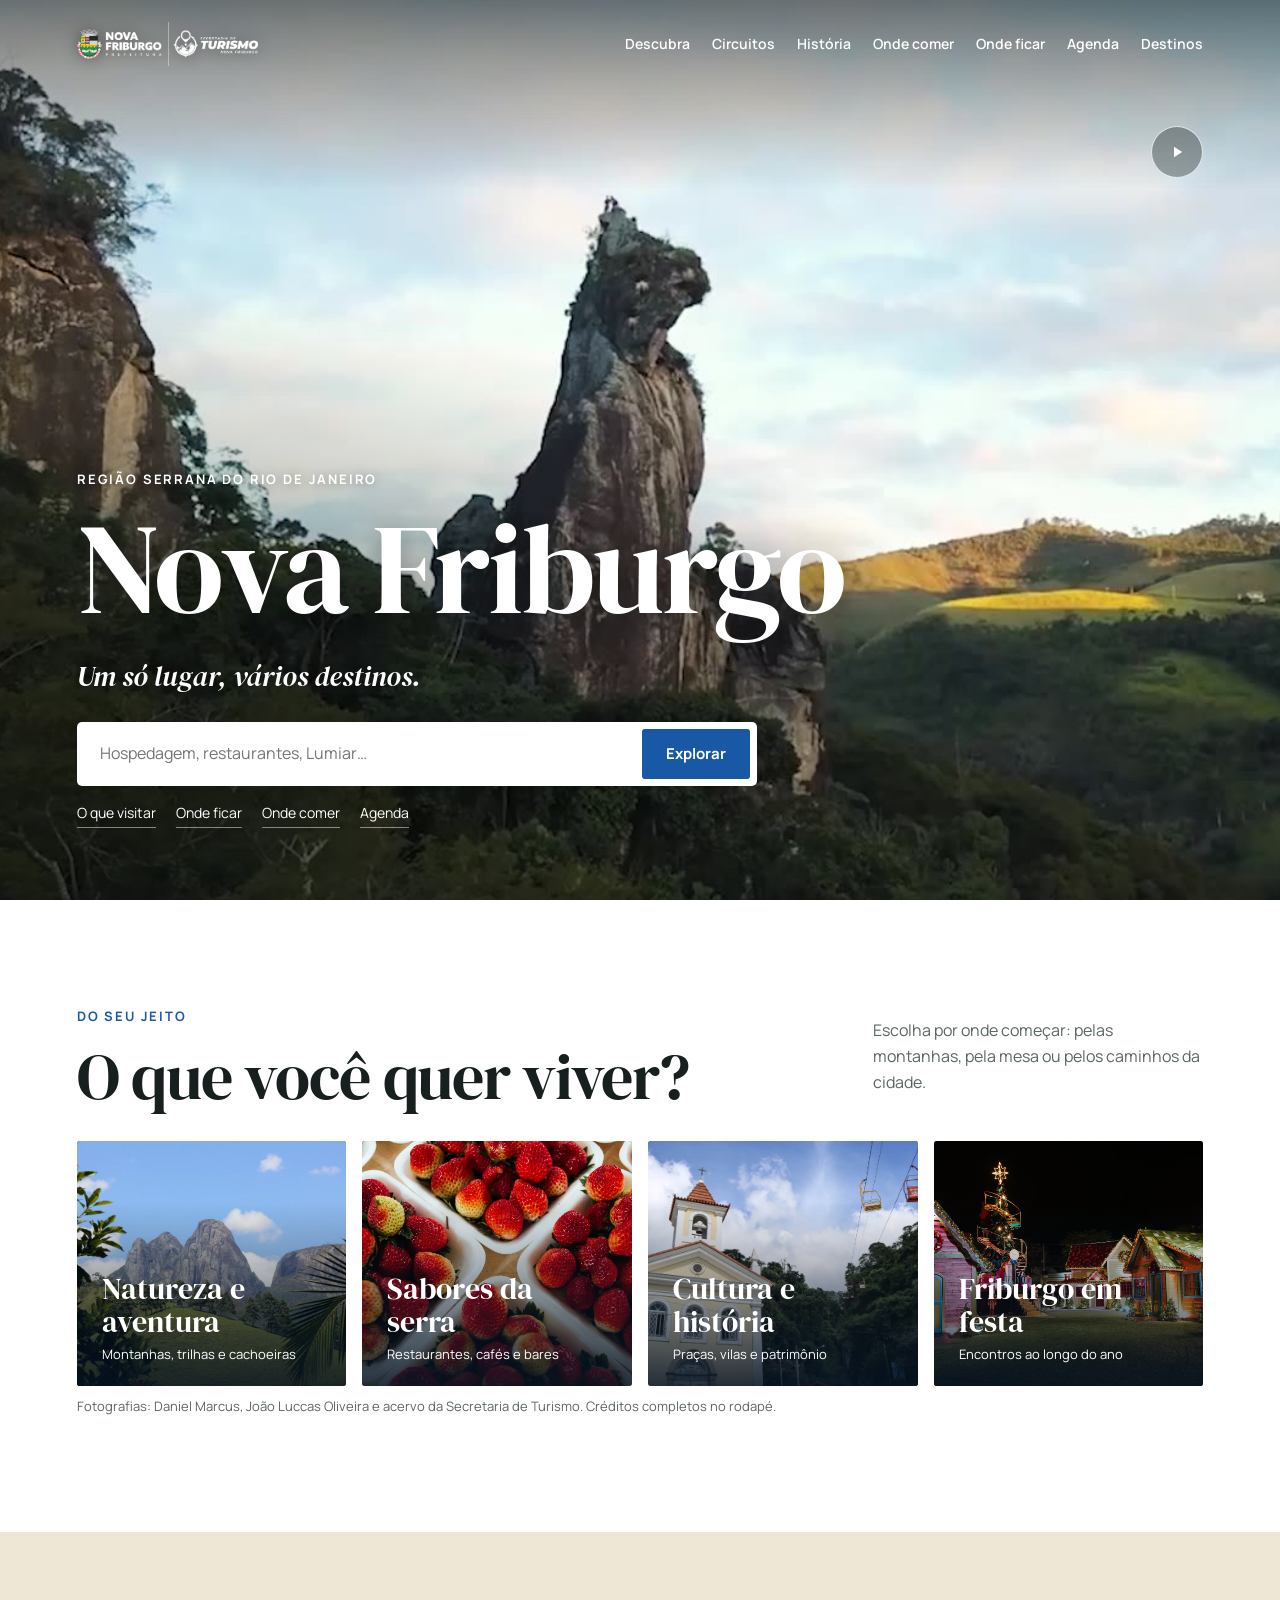
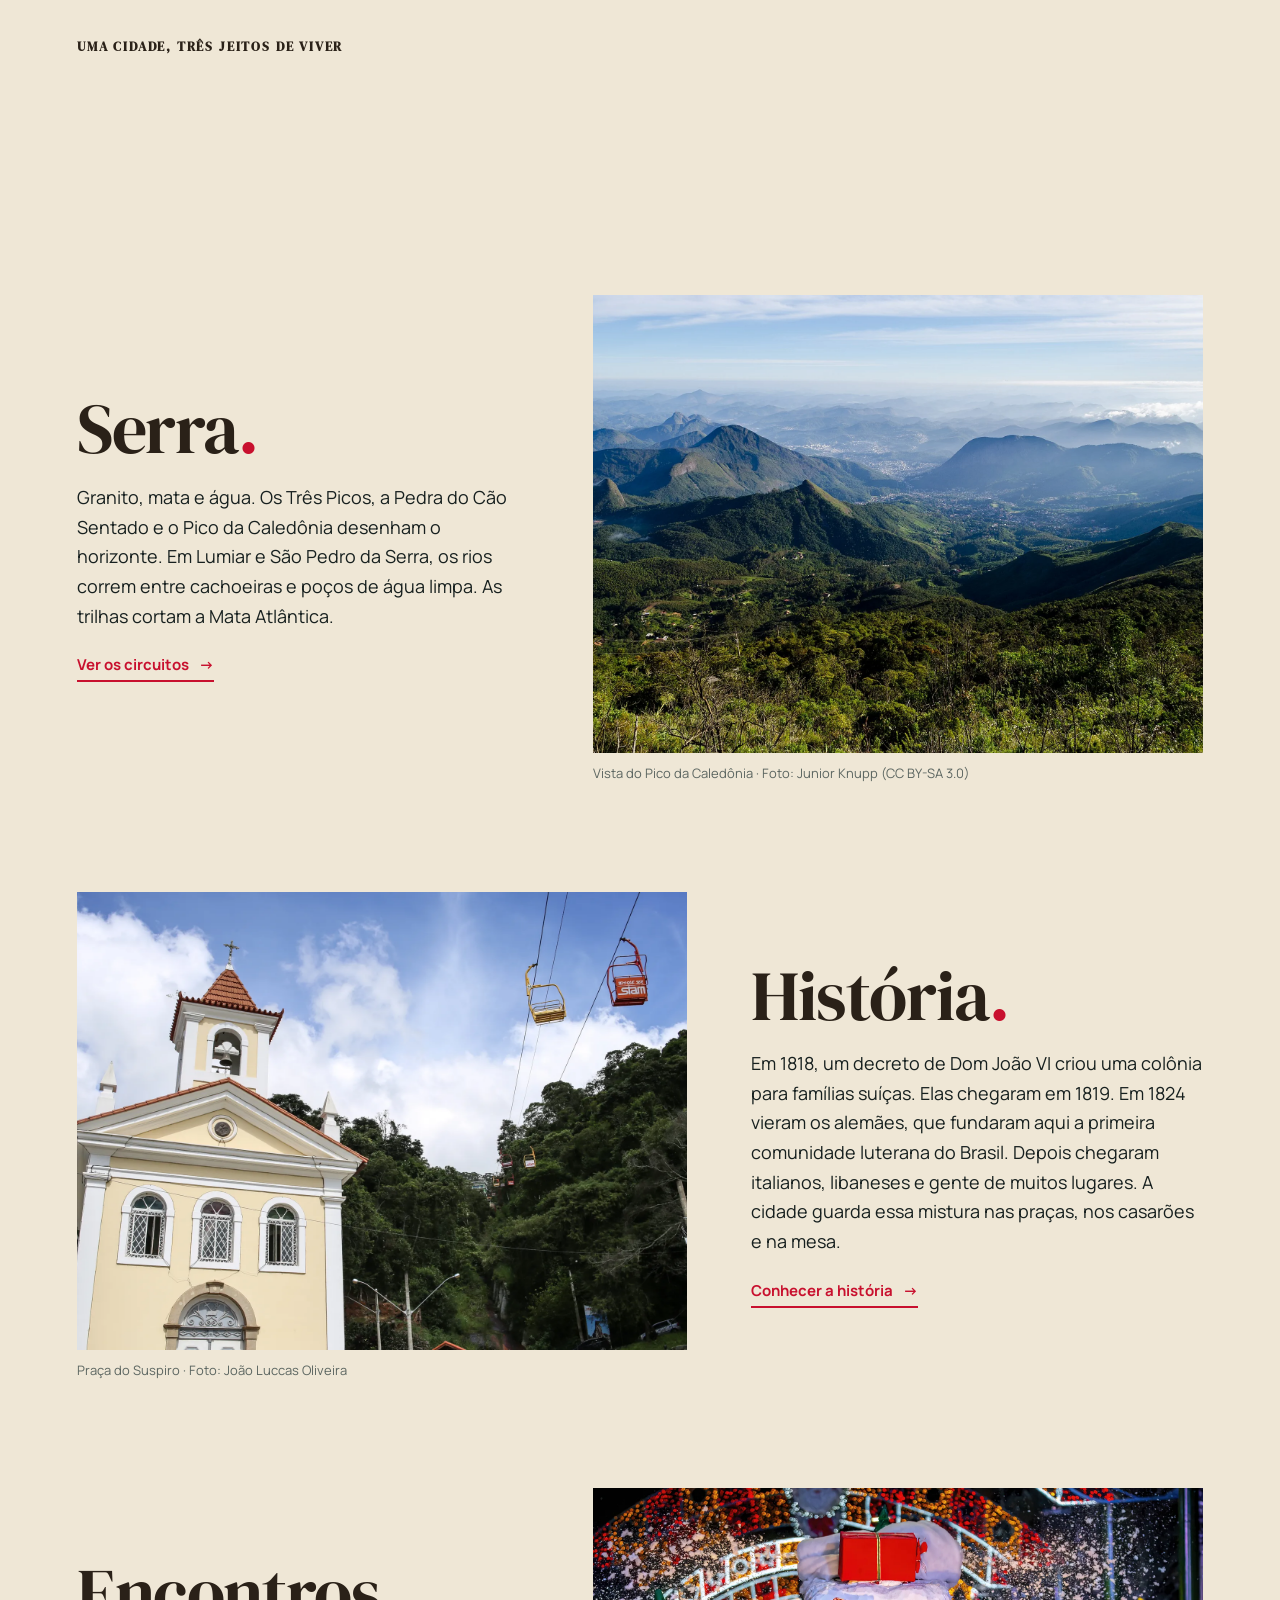
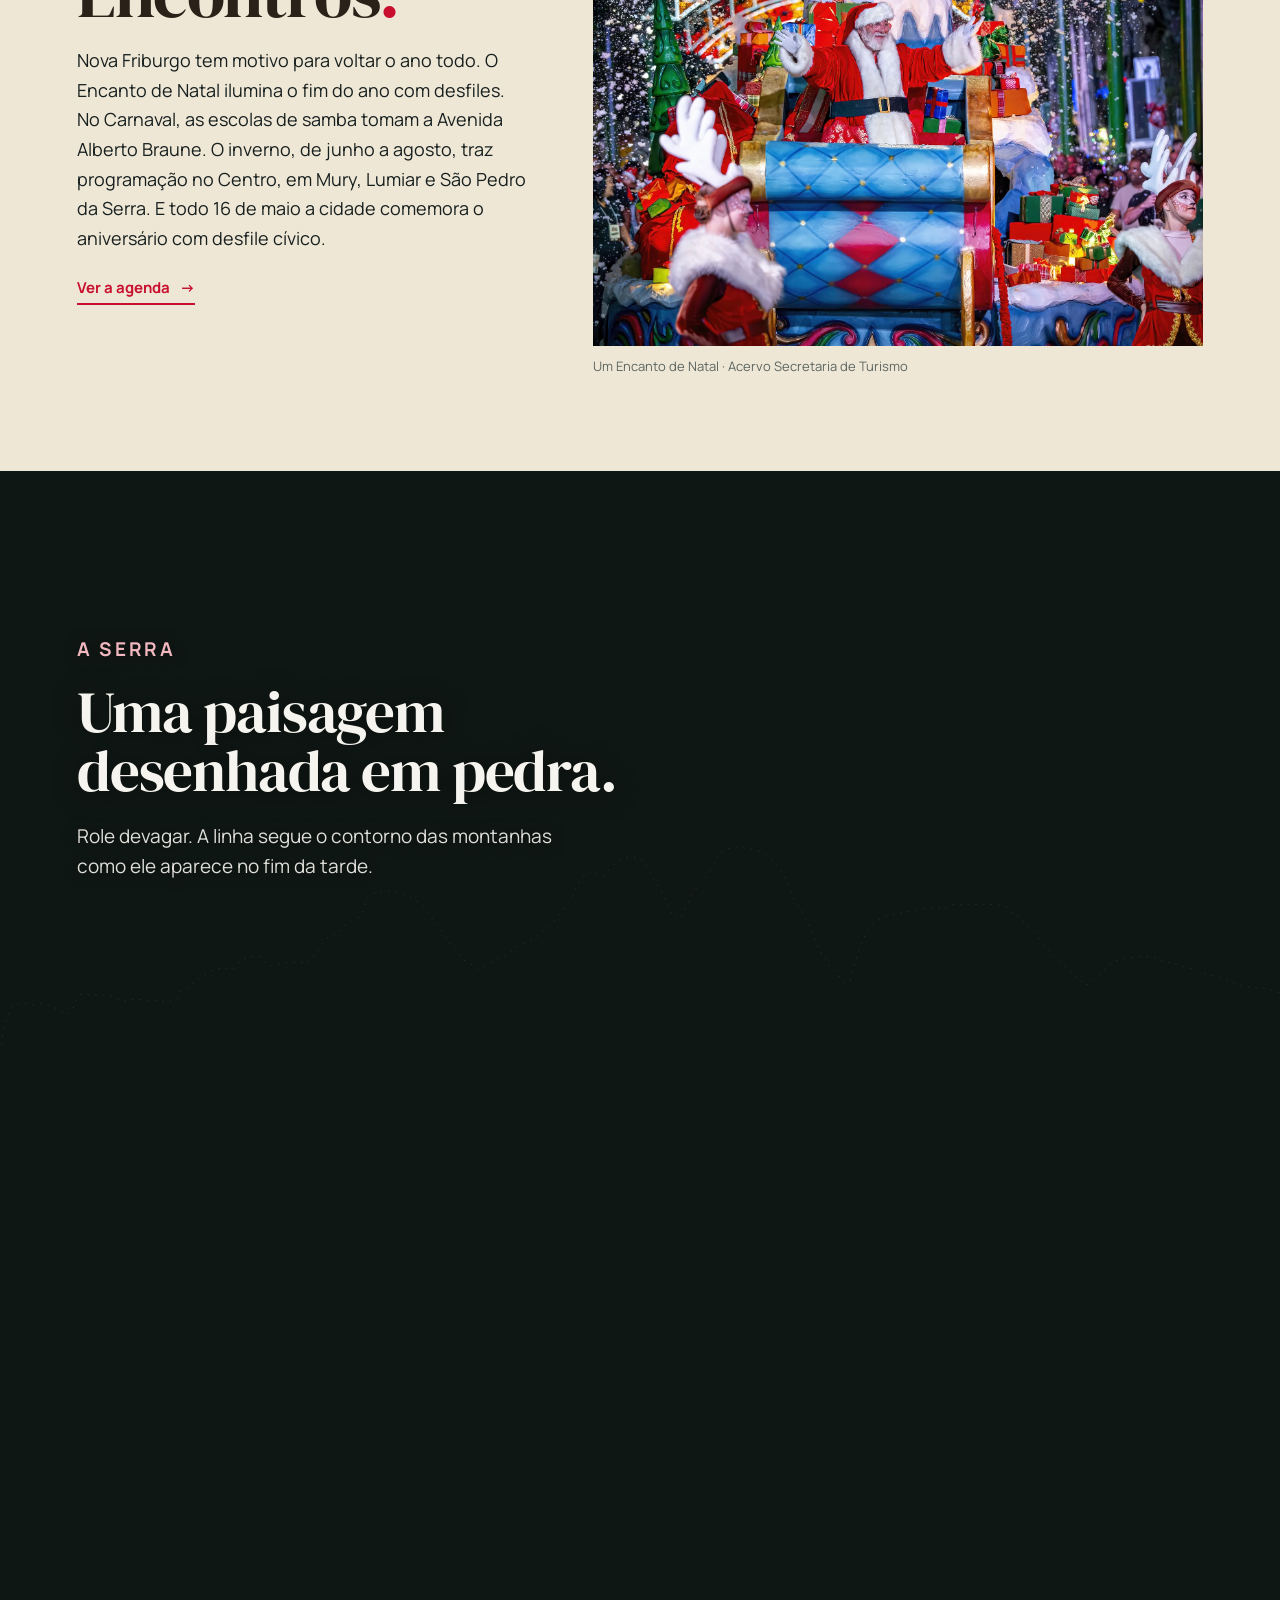
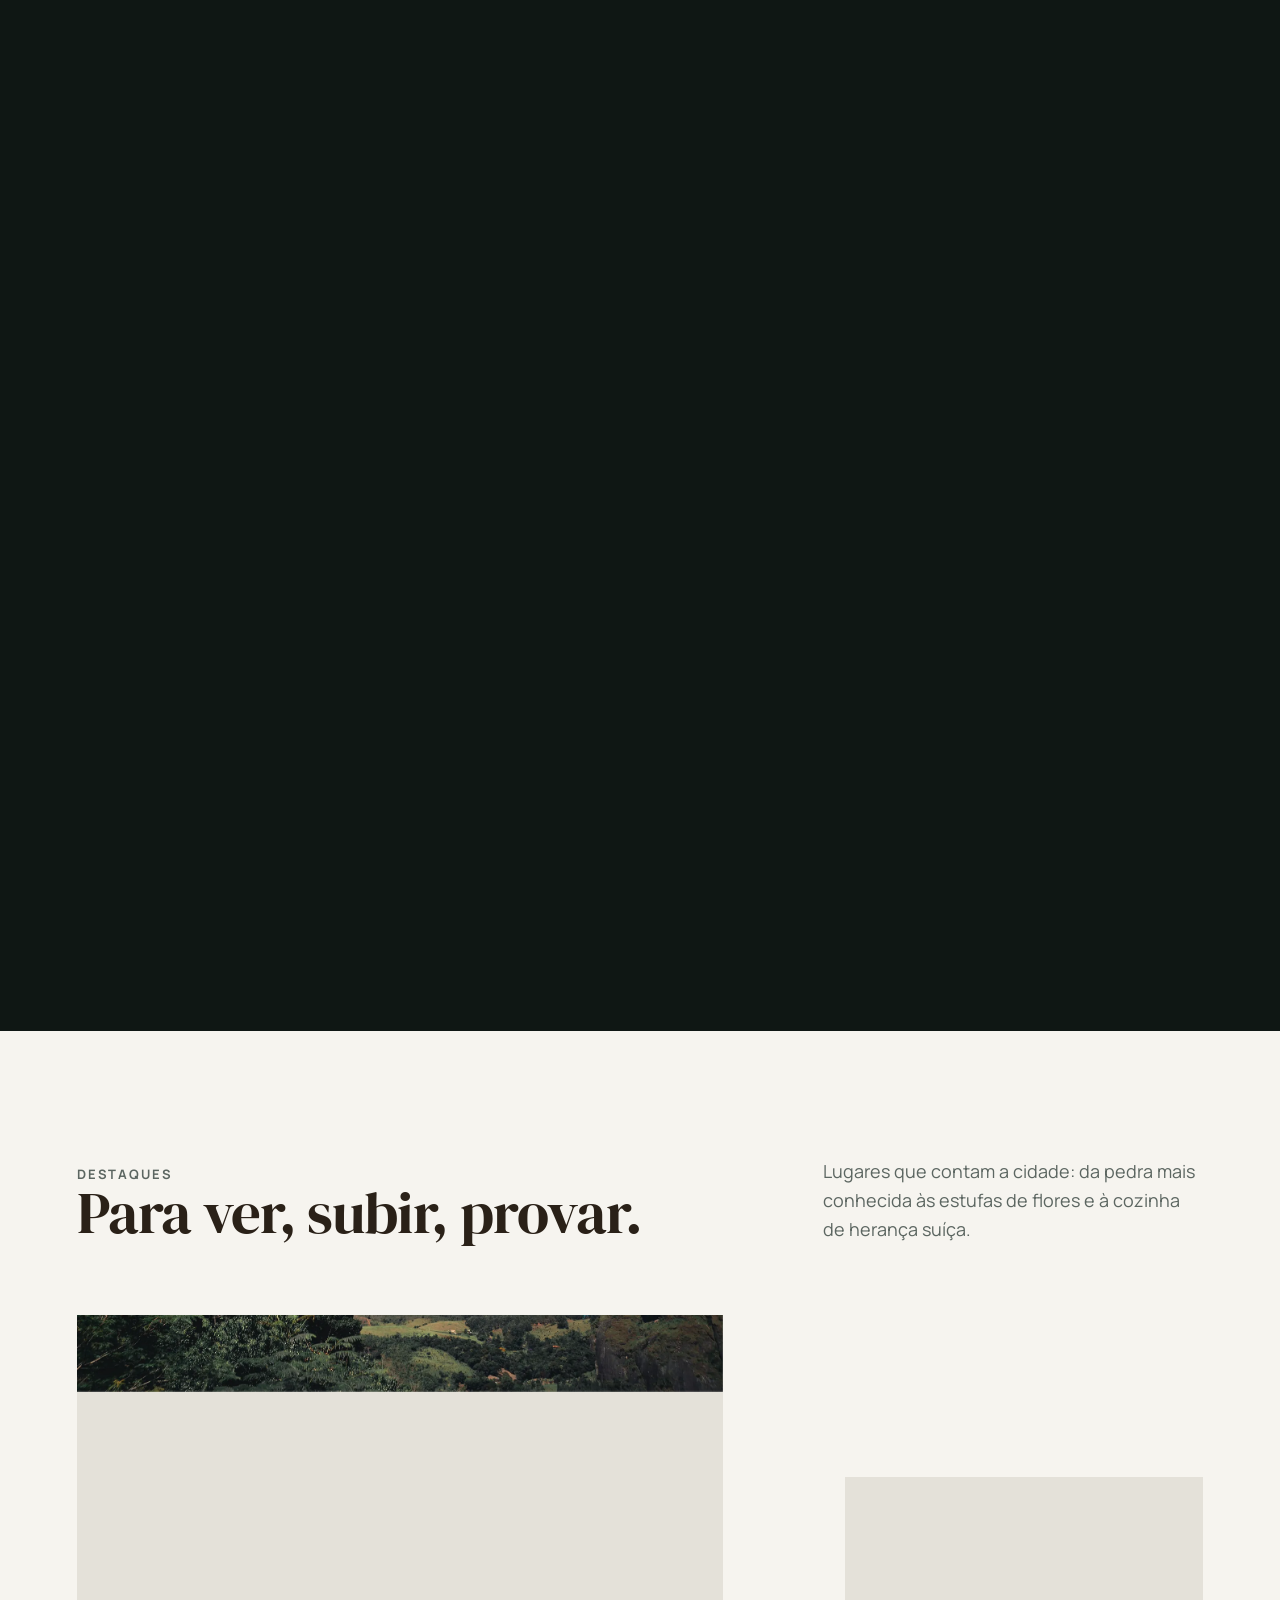
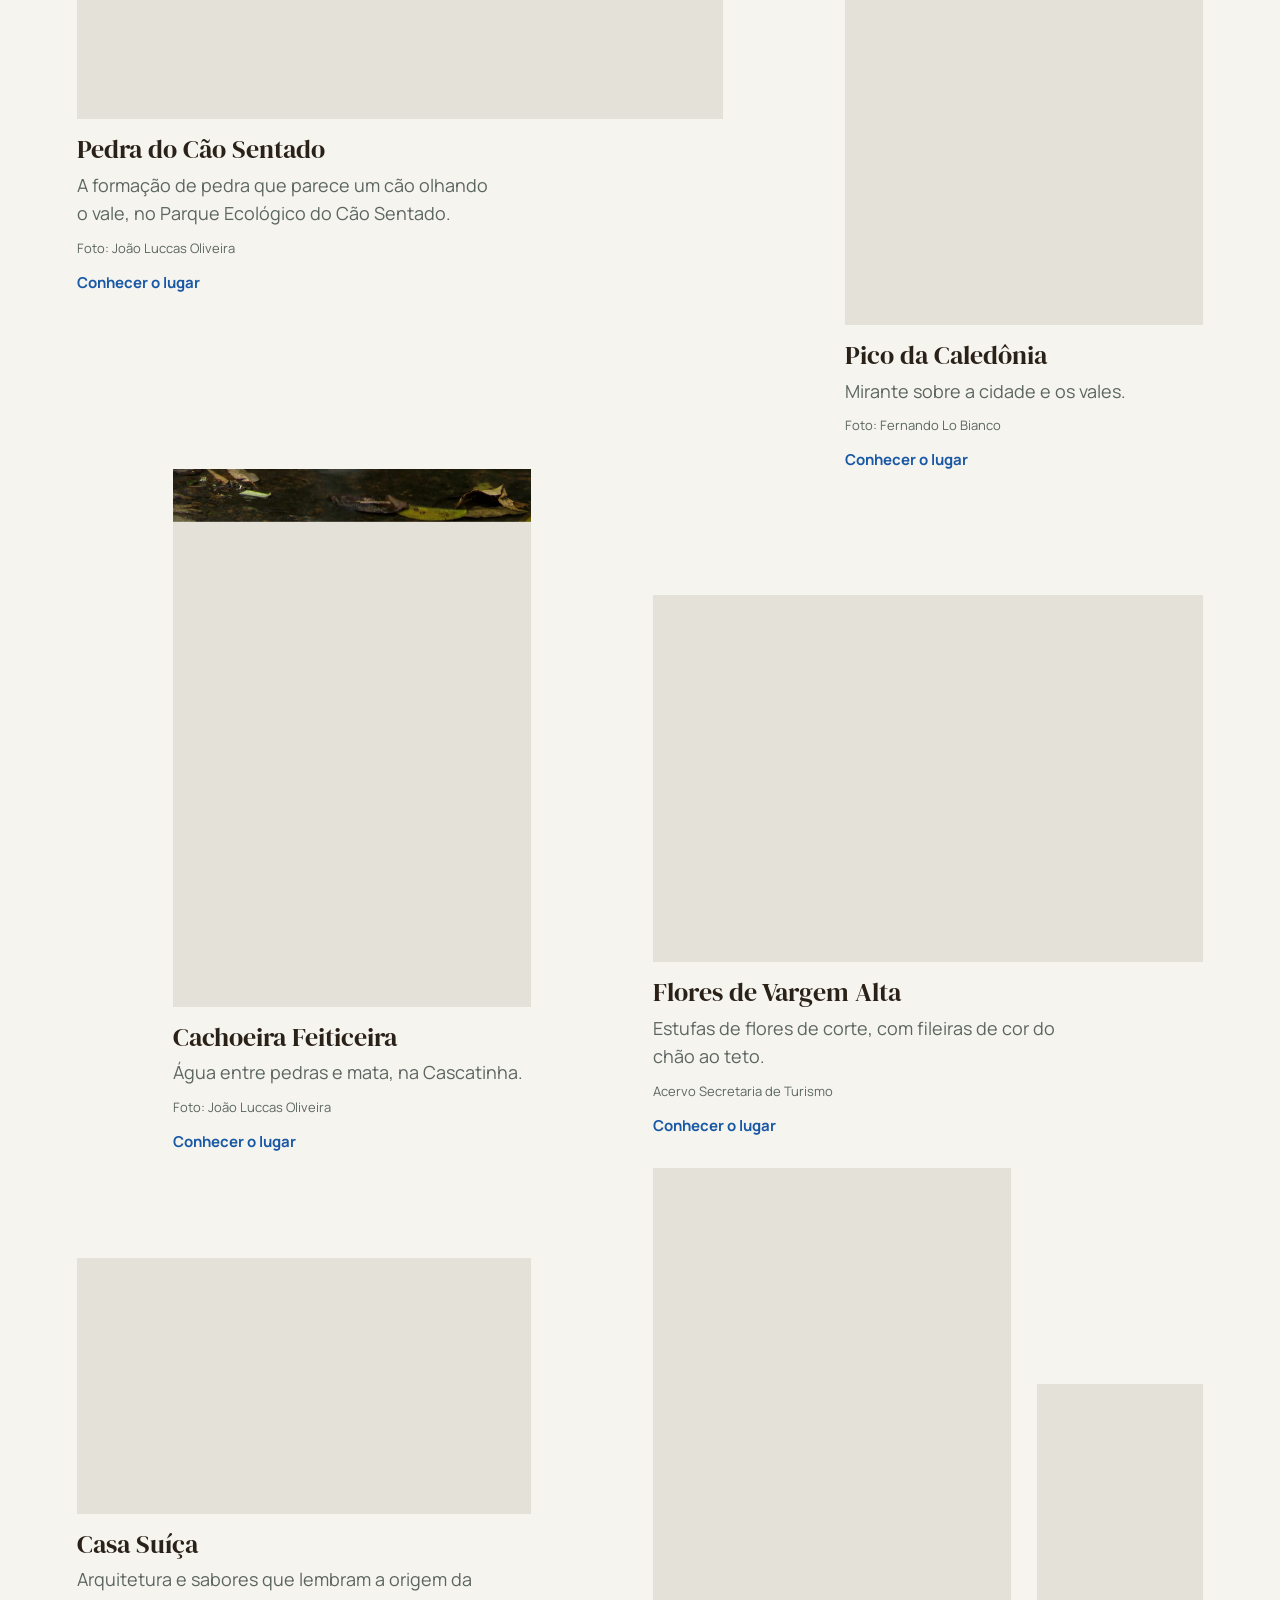
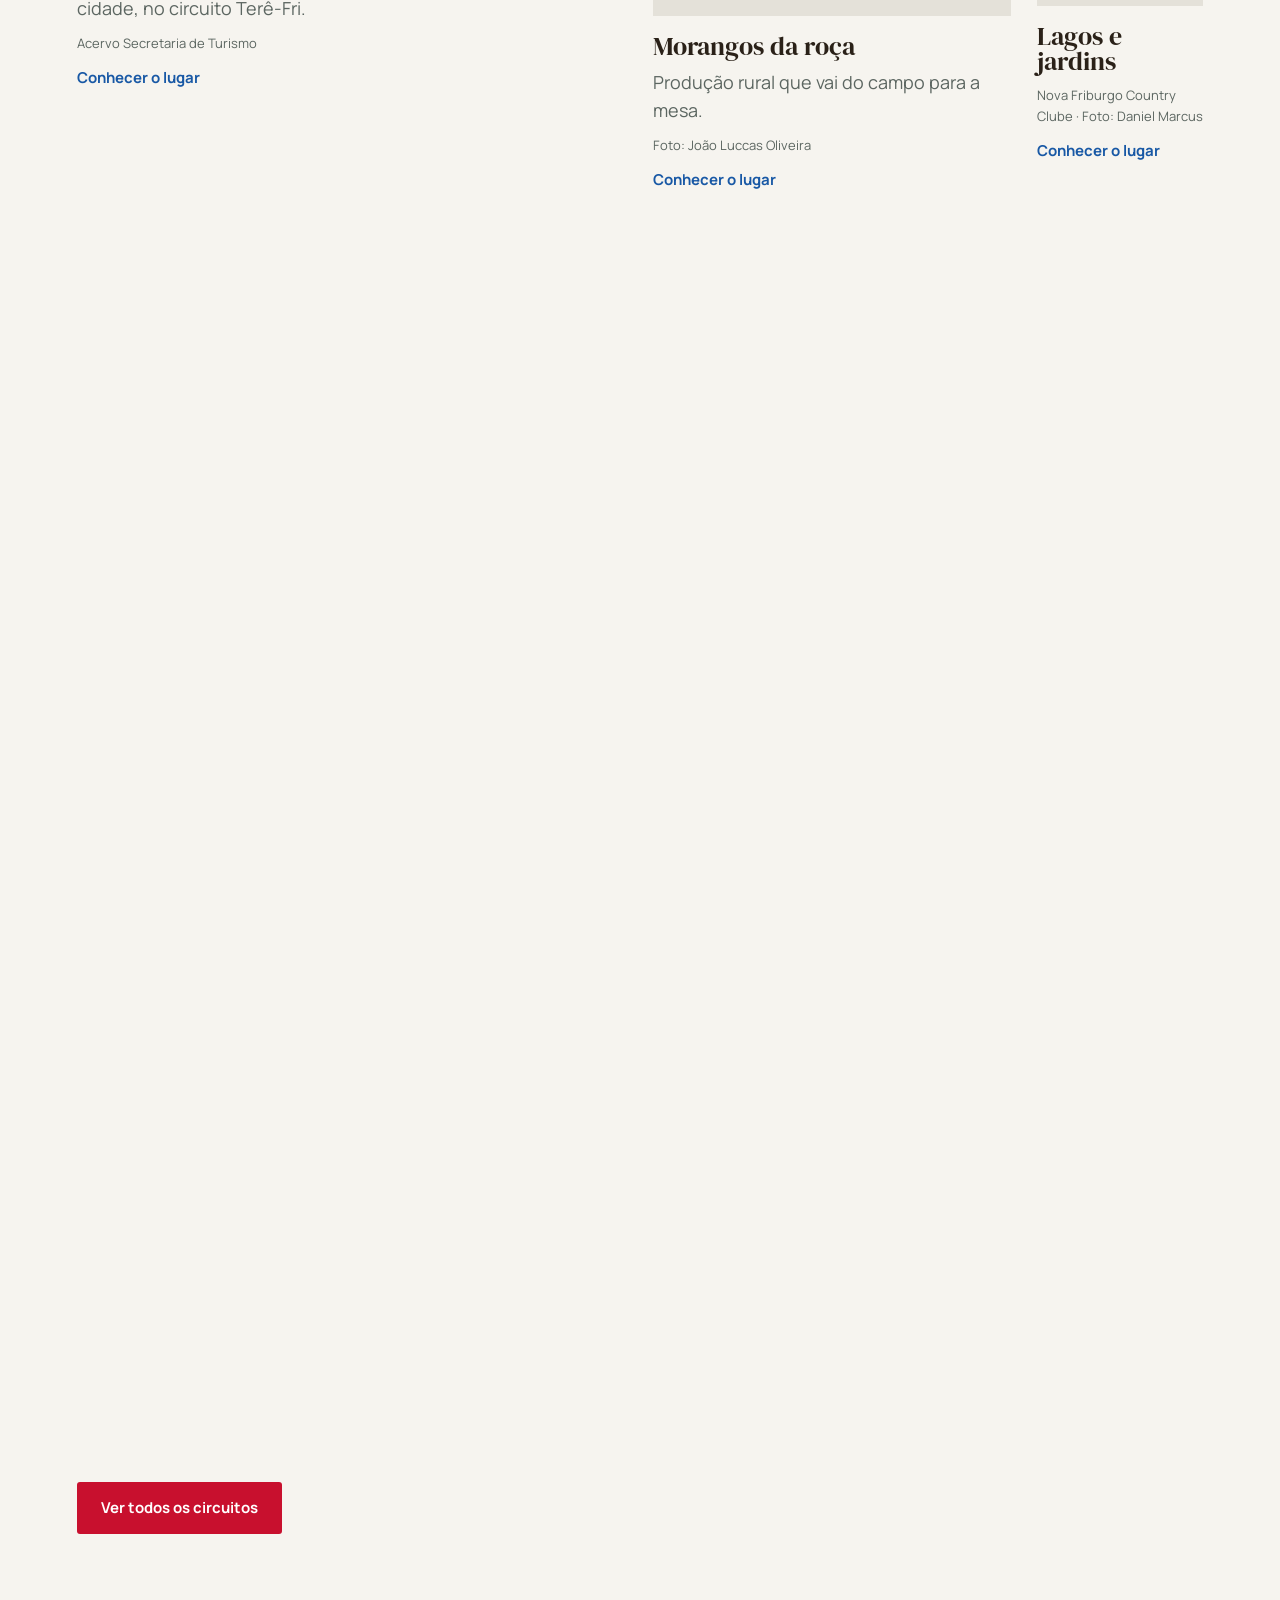
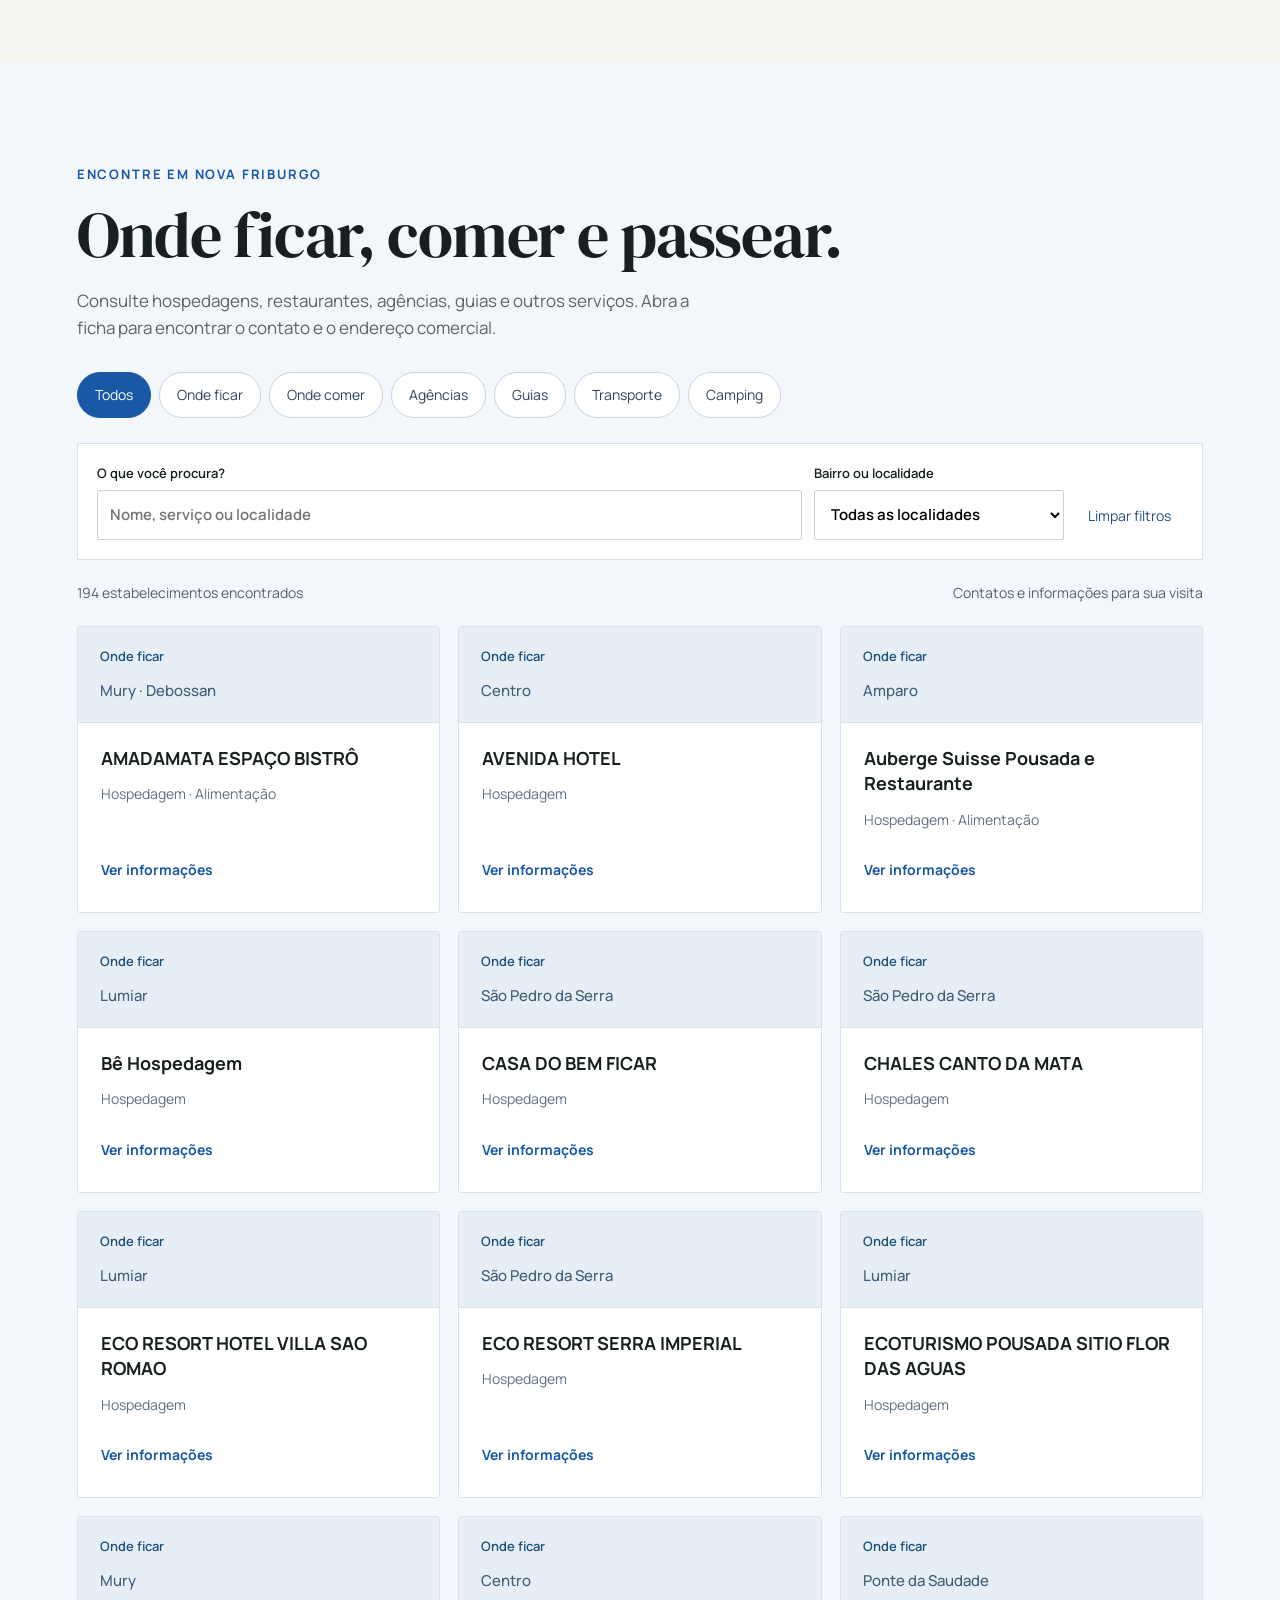
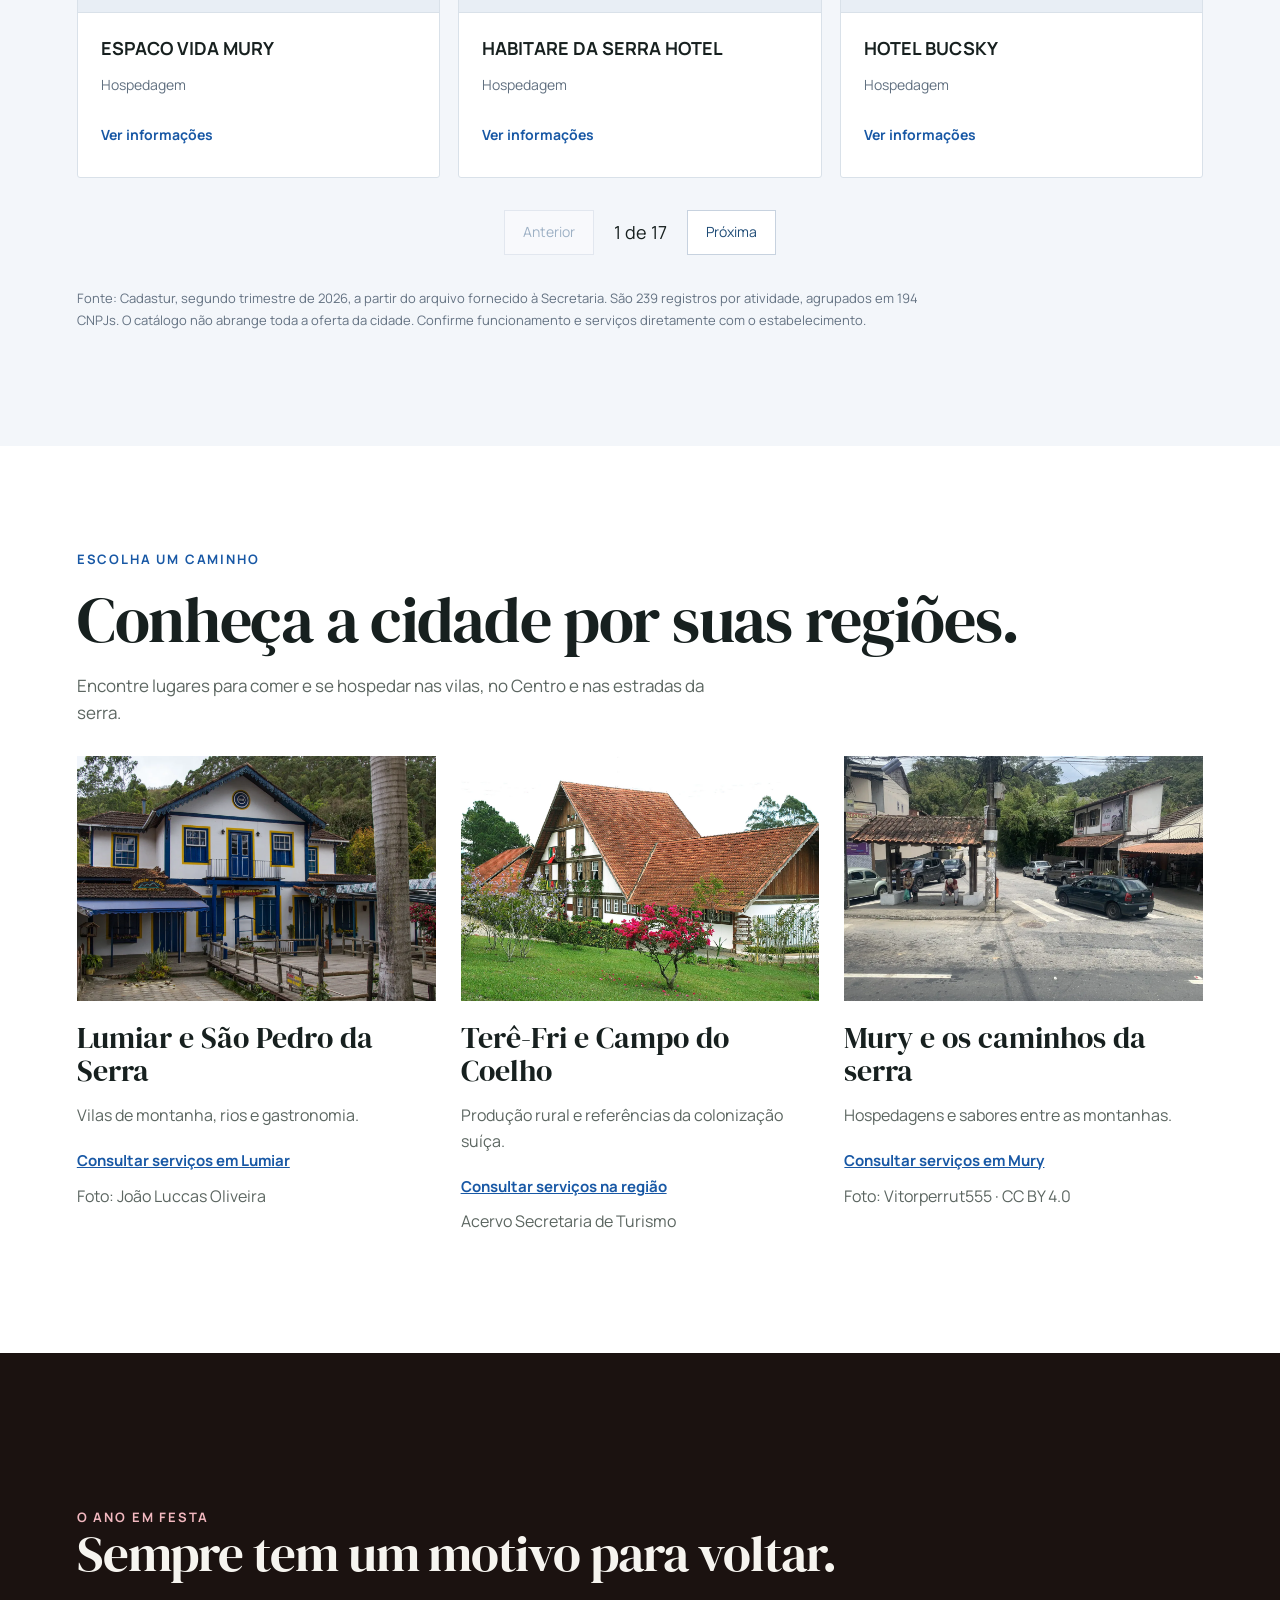
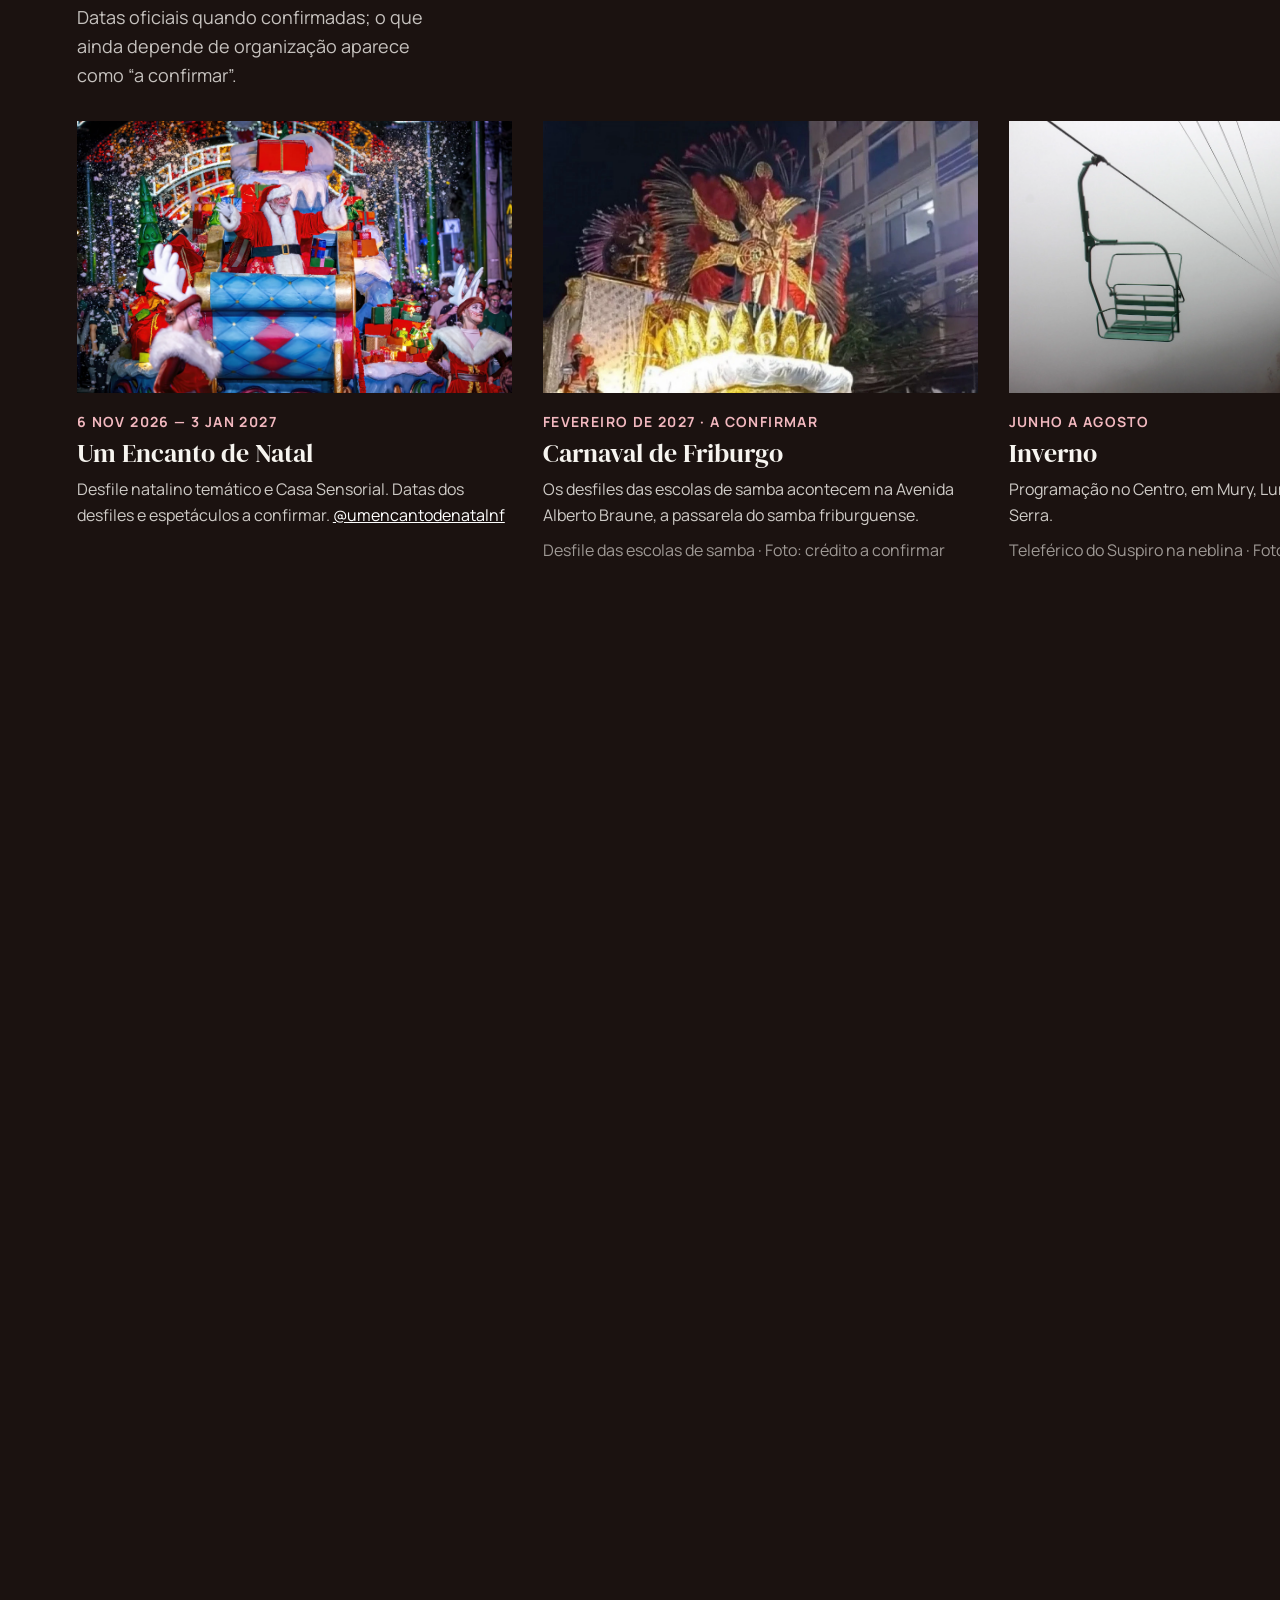
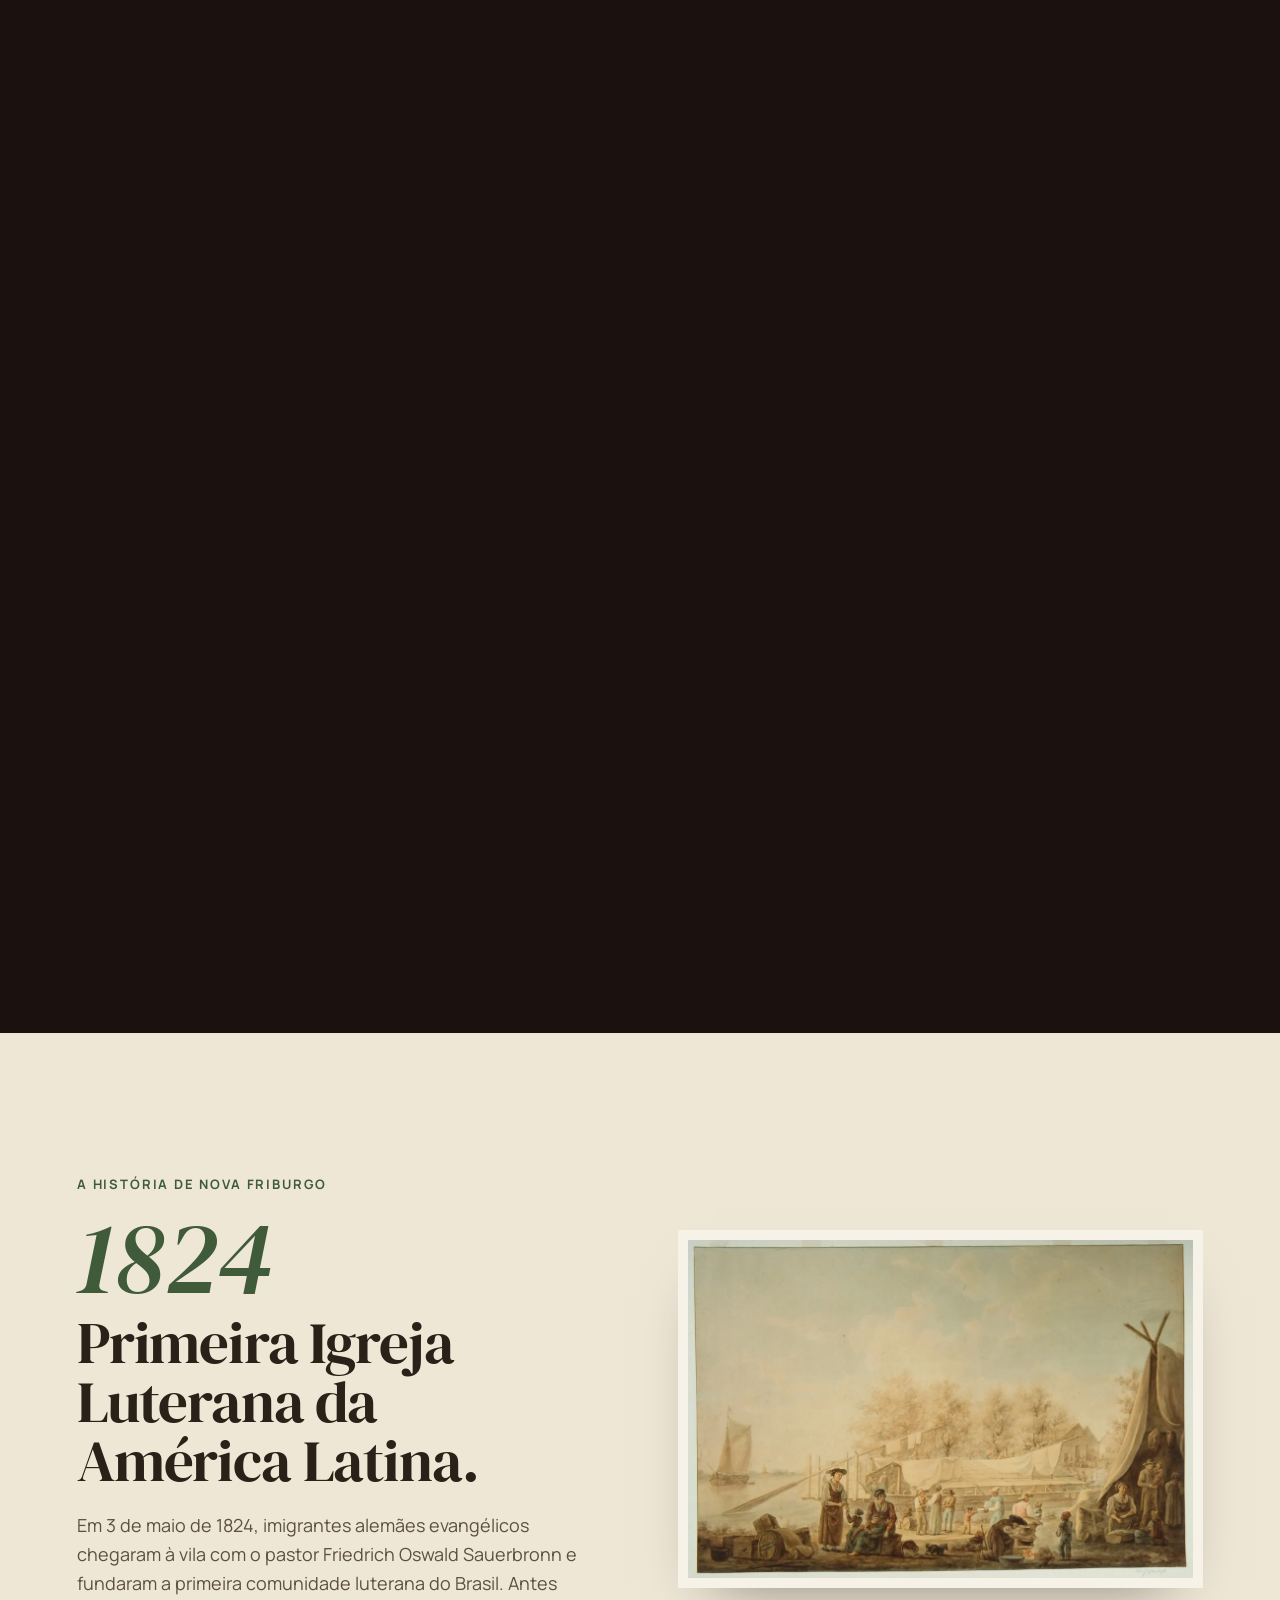
==== index.html @ cd726eb1 "Portal de turismo de Nova Friburgo: página inicial, circuitos e história" ====
<!doctype html>
<html lang="pt-BR">
<head>
<meta charset="utf-8">
<meta name="viewport" content="width=device-width, initial-scale=1">
<title>Nova Friburgo · Um só lugar, vários destinos</title>
<meta name="description" content="Serra, cidade e festa na Região Serrana do Rio de Janeiro. Conheça os destaques, os grandes eventos e os oito distritos de Nova Friburgo.">
<link rel="preconnect" href="https://fonts.googleapis.com">
<link rel="preconnect" href="https://fonts.gstatic.com" crossorigin>
<link href="https://fonts.googleapis.com/css2?family=DM+Serif+Display:ital@0;1&family=Manrope:wght@400;500;600;700&display=swap" rel="stylesheet">
<link rel="stylesheet" href="sites-incriveis.css">
<style>
:root{
  --neve:#F6F4EF; --papel:#FFFFFF; --tinta:#17201F; --suave:#5C6661; --noite:#0F1714;
  --vermelho:#C8102E; --vermelho-escuro:#9E0B23;
  --display:'DM Serif Display', Georgia, serif; --texto:'Manrope', system-ui, sans-serif;
  --borda:min(6vw, 88px);
}
*{box-sizing:border-box}
html{scroll-behavior:smooth}
body{margin:0;background:var(--neve);color:var(--tinta);font-family:var(--texto);font-size:18px;line-height:1.6;-webkit-font-smoothing:antialiased}
img{display:block;max-width:100%;height:auto}
a{color:inherit}
h1,h2,h3{font-family:var(--display);font-weight:400;margin:0;line-height:1}
.rotulo{font-size:13px;font-weight:700;letter-spacing:.14em;text-transform:uppercase}
.credito{font-size:13px;color:var(--suave);margin-top:10px}
.pular{position:absolute;left:-999px;top:12px;z-index:100;background:var(--papel);padding:10px 16px}
.pular:focus{left:12px}
:focus-visible{outline:3px solid var(--vermelho);outline-offset:3px}

/* ---------- cabeçalho ---------- */
.topo{position:fixed;inset:0 0 auto 0;z-index:50;display:flex;align-items:center;justify-content:space-between;gap:24px;padding:22px var(--borda);color:#fff;transition:background .4s ease,padding .4s ease,color .4s ease,box-shadow .4s ease}
.topo .logo{height:44px;width:auto;transition:height .4s ease}
.topo .logo-escuro{display:none}
.topo .logo-claro{filter:drop-shadow(0 1px 8px rgba(0,0,0,.35))}
.topo nav{display:flex;gap:28px;font-size:15px;font-weight:600}
.topo nav a{text-decoration:none;padding:10px 0}
.topo nav a:hover{text-decoration:underline;text-underline-offset:6px}
.topo.compacto{background:rgba(255,255,255,.96);color:var(--tinta);padding:12px var(--borda);box-shadow:0 1px 0 rgba(23,32,31,.08)}
.topo.compacto .logo{height:36px}
.topo.compacto .logo-claro{display:none}
.topo.compacto .logo-escuro{display:block}

/* ---------- 1. abertura ---------- */
.abertura{position:relative;height:100vh;height:100svh;min-height:600px;overflow:hidden;color:#fff;background:#2a2622}
.abertura video,.abertura .poster{position:absolute;inset:0;width:100%;height:100%;object-fit:cover}
.abertura::after{content:"";position:absolute;left:0;bottom:0;width:min(1100px,100%);height:70%;background:radial-gradient(ellipse at 0% 100%,rgba(10,14,12,.62) 0%,rgba(10,14,12,.25) 45%,rgba(10,14,12,0) 70%);pointer-events:none}
.abertura-texto{position:absolute;left:var(--borda);right:var(--borda);bottom:clamp(40px,9vh,96px);z-index:2;max-width:1100px}
.abertura .rotulo{text-shadow:0 1px 12px rgba(0,0,0,.45)}
.abertura h1{font-size:clamp(48px,8vw,120px);letter-spacing:-.02em;margin:14px 0 18px;text-shadow:0 2px 30px rgba(0,0,0,.35)}
.abertura .sub{font-family:var(--display);font-style:italic;font-size:clamp(20px,2.2vw,30px);line-height:1.2;text-shadow:0 1px 16px rgba(0,0,0,.5)}
.pausar{position:absolute;right:var(--borda);top:clamp(96px,14vh,130px);z-index:3;width:52px;height:52px;border-radius:50%;border:1.5px solid rgba(255,255,255,.75);background:rgba(15,23,20,.35);color:#fff;display:grid;place-items:center;cursor:pointer}
.pausar:hover{background:rgba(15,23,20,.6)}
.pausar svg{width:18px;height:18px}

/* ---------- 2. promessa ---------- */
.promessa{padding:clamp(80px,12vh,140px) var(--borda) 40px}
.promessa-intro{max-width:620px;font-size:20px;color:var(--suave);margin-bottom:clamp(40px,8vh,96px)}
.ato{min-height:64vh;display:grid;grid-template-columns:minmax(0,1fr) minmax(0,1.35fr);align-items:center;gap:clamp(24px,5vw,80px);padding:6vh 0}
.ato:nth-child(even){grid-template-columns:minmax(0,1.35fr) minmax(0,1fr)}
.ato:nth-child(even) .ato-texto{order:2}
.ato-palavra{font-family:var(--display);font-size:clamp(40px,5.5vw,84px);line-height:.9;letter-spacing:-.02em;margin:0}
.ato-palavra em{color:var(--vermelho);font-style:normal}
.ato figure{margin:0}
.ato img{width:100%;aspect-ratio:4/3;object-fit:cover}
.ato-texto>p:not(.ato-palavra){max-width:46ch;margin:22px 0 0;font-size:18px;line-height:1.65;color:var(--tinta)}
.ato-link{display:inline-flex;align-items:center;gap:10px;margin-top:22px;font-size:15px;font-weight:700;color:var(--vermelho);text-decoration:none;border-bottom:2px solid currentColor;padding-bottom:3px}
.ato-link::after{content:"\2192";transition:transform .3s}
.ato-link:hover::after{transform:translateX(4px)}

/* ---------- 3. pico: desenhar a serra ---------- */
.serra{color:#F6F4EF;background:var(--noite)}
.serra .fx-palco{display:block}
.serra svg.desenho{position:absolute;inset:0;width:100%;height:100%}
.serra .foto-serra{opacity:0}
.serra .traco{fill:none;stroke:var(--vermelho);stroke-width:3.2;stroke-linecap:round;stroke-linejoin:round;filter:drop-shadow(0 0 1px rgba(200,16,46,.5))}
.serra .traco-guia{fill:none;stroke:rgba(246,244,239,.10);stroke-width:1.2;stroke-dasharray:2 8}
.serra-texto{position:absolute;left:var(--borda);top:clamp(96px,16vh,170px);max-width:640px;z-index:2}
.serra-texto h2{font-size:clamp(36px,4.6vw,68px);letter-spacing:-.02em;margin:16px 0 20px;text-shadow:0 2px 24px rgba(0,0,0,.55)}
.serra-texto p{font-size:19px;max-width:480px;color:rgba(246,244,239,.9);text-shadow:0 1px 14px rgba(0,0,0,.7)}
.serra-final{position:absolute;right:var(--borda);bottom:clamp(40px,8vh,90px);z-index:2;max-width:420px;text-align:right}
.serra-final p{font-family:var(--display);font-size:clamp(20px,1.9vw,28px);line-height:1.15;margin:0;text-shadow:0 1px 18px rgba(0,0,0,.6)}
.serra-final .credito{color:rgba(246,244,239,.8);text-shadow:0 1px 10px rgba(0,0,0,.7)}
.serra .rotulo{color:#F2B8BF}

/* ---------- 4. destaques ---------- */
.destaques{background:var(--neve);padding:clamp(90px,14vh,160px) var(--borda)}
.destaques-cabeca{display:flex;justify-content:space-between;align-items:end;gap:40px;flex-wrap:wrap;margin-bottom:clamp(48px,8vh,96px)}
.destaques-cabeca h2{font-size:clamp(36px,4.6vw,68px);letter-spacing:-.02em;max-width:900px}
.destaques-cabeca p{max-width:380px;color:var(--suave);margin:0}
.mosaico{display:grid;grid-template-columns:repeat(12,minmax(0,1fr));gap:clamp(20px,3vw,48px) clamp(16px,2vw,32px);align-items:start}
.peca{margin:0}
.peca .moldura{overflow:hidden;background:#e4e1d9}
.peca img{width:100%;object-fit:cover;transform:scale(1.12)}
.peca h3{font-size:clamp(22px,2vw,30px);margin-top:18px}
.peca p{margin:8px 0 0;max-width:420px;color:var(--suave)}
.p1{grid-column:1/8}.p1 img{aspect-ratio:16/10}
.p2{grid-column:9/13;margin-top:18vh}.p2 img{aspect-ratio:4/5}
.p3{grid-column:2/6;margin-top:-6vh}.p3 img{aspect-ratio:2/3}
.p4{grid-column:7/13;margin-top:8vh}.p4 img{aspect-ratio:3/2}
.p5{grid-column:1/6;margin-top:6vh}.p5 img{aspect-ratio:16/9}
.p6{grid-column:7/11;margin-top:-4vh}.p6 img{aspect-ratio:4/5}
.p6b{grid-column:11/13;margin-top:20vh}.p6b img{aspect-ratio:3/4}

/* ---------- 5. eventos (trilho) ---------- */
.eventos{color:#F6F4EF;background:#1B1210}
.eventos .fx-palco{flex-direction:column;align-items:stretch;justify-content:center;gap:clamp(20px,3.5vh,40px);padding-top:64px}
.eventos-cabeca{padding:0 var(--borda);display:flex;justify-content:space-between;align-items:end;gap:24px;flex-wrap:wrap}
.eventos-cabeca h2{font-size:clamp(34px,4vw,60px);letter-spacing:-.02em}
.eventos-cabeca p{margin:0;max-width:360px;color:rgba(246,244,239,.78)}
.eventos [data-fx="trilho"]{gap:clamp(20px,2.4vw,36px);padding:0 var(--borda);width:100%}
.evento{flex:0 0 clamp(300px,34vw,520px);display:flex;flex-direction:column}
.evento .moldura{aspect-ratio:16/10;overflow:hidden;background:#2a1d1a}
.evento img{width:100%;height:100%;object-fit:cover}
.evento .data{font-size:14px;font-weight:700;letter-spacing:.1em;text-transform:uppercase;color:#F2B8BF;margin-top:18px}
.evento h3{font-size:clamp(22px,2vw,32px);margin-top:8px}
.evento p{margin:10px 0 0;color:rgba(246,244,239,.82);font-size:16px}
.evento .credito{color:rgba(246,244,239,.6)}
.evento a{color:#fff}
.cartaz{aspect-ratio:16/10;background:var(--vermelho);display:flex;align-items:flex-end;padding:28px;font-family:var(--display);font-size:clamp(40px,4.2vw,64px);line-height:.9;color:#fff}
.evento.ultimo{flex-basis:clamp(260px,24vw,360px);justify-content:center}

/* ---------- 6. distritos ---------- */
.distritos{position:relative;background:var(--neve);padding:clamp(100px,15vh,170px) var(--borda) clamp(80px,12vh,140px)}
.distritos-cabeca{display:grid;grid-template-columns:minmax(0,1fr) minmax(0,1fr);gap:40px;align-items:end;margin-bottom:clamp(40px,7vh,80px)}
.distritos-cabeca h2{font-size:clamp(36px,4.6vw,68px);letter-spacing:-.02em}
.distritos-cabeca p{color:var(--suave);max-width:440px;margin:0;justify-self:end}
.lista-distritos{list-style:none;margin:0;padding:0;display:grid;grid-template-columns:repeat(4,minmax(0,1fr));grid-auto-rows:clamp(210px,19vw,290px);gap:14px}
.lista-distritos li{position:relative;overflow:hidden;border-radius:4px;background:var(--noite);isolation:isolate;cursor:pointer}
.lista-distritos li.grande{grid-column:span 2;grid-row:span 2}
.lista-distritos li.largo{grid-column:span 2}
.lista-distritos .foto{position:absolute;inset:0;width:100%;height:100%;object-fit:cover;z-index:-2;transition:transform 1.4s cubic-bezier(.22,1,.36,1),filter .6s}
.lista-distritos li::after{content:'';position:absolute;inset:0;z-index:-1;background:linear-gradient(180deg,rgba(15,23,20,0) 25%,rgba(15,23,20,.45) 52%,rgba(15,23,20,.92) 100%);transition:opacity .5s}
.lista-distritos li:hover .foto,.lista-distritos li:focus-within .foto{transform:scale(1.07)}
.lista-distritos .linha{position:absolute;left:0;right:0;bottom:0;padding:22px 24px 56px;color:#F6F4EF;display:flex;flex-direction:column;gap:6px}
.lista-distritos .num{font-size:12px;font-weight:700;letter-spacing:.16em;color:#F2B8BF;font-variant-numeric:tabular-nums}
.lista-distritos .nome{font-family:var(--display);font-size:clamp(24px,2.1vw,32px);line-height:1.05;text-shadow:0 1px 16px rgba(0,0,0,.35)}
.lista-distritos li.grande .nome{font-size:clamp(34px,3.6vw,54px)}
.lista-distritos .nota{font-size:14px;line-height:1.4;color:rgba(246,244,239,.86);max-width:340px}
.lista-distritos .distrito-consultar{position:absolute;left:24px;bottom:20px;margin:0;padding:0;color:#F6F4EF;font-size:13px;font-weight:600;text-decoration:none;text-align:left;white-space:nowrap;width:auto;opacity:.9;transition:opacity .3s}
.lista-distritos .distrito-consultar::after{content:' \2192';display:inline-block;transition:transform .3s}
.lista-distritos li:hover .distrito-consultar{opacity:1}
.lista-distritos li:hover .distrito-consultar::after{transform:translateX(5px)}
.lista-distritos .distrito-consultar:focus-visible{outline:2px solid #F6F4EF;outline-offset:4px}
.lista-distritos li.sem-foto{background:var(--vermelho)}
.lista-distritos li.sem-foto::after{background:linear-gradient(180deg,rgba(0,0,0,0) 40%,rgba(80,0,14,.45))}
.lista-distritos li.sem-foto::before{content:'';position:absolute;left:-10%;right:-10%;top:30%;height:54px;z-index:-1;transform:rotate(-8deg);background:linear-gradient(rgba(246,244,239,.55),rgba(246,244,239,.55)) 0 10px/100% 3px no-repeat,linear-gradient(rgba(246,244,239,.55),rgba(246,244,239,.55)) 0 41px/100% 3px no-repeat,repeating-linear-gradient(90deg,rgba(246,244,239,.28) 0 7px,transparent 7px 30px);transition:transform 1.4s cubic-bezier(.22,1,.36,1)}
.lista-distritos li.sem-foto:hover::before{transform:rotate(-8deg) translateX(-30px)}
.lista-distritos li.historica .foto{filter:sepia(.25) contrast(1.05)}
.lista-distritos .selo-ano{position:absolute;top:16px;right:16px;font-size:11px;font-weight:700;letter-spacing:.14em;color:#F6F4EF;border:1px solid rgba(246,244,239,.6);padding:4px 8px;border-radius:2px;background:rgba(15,23,20,.35)}
.distritos .fonte{font-size:13px;color:var(--suave);margin-top:20px}

/* ---------- 7. convite ---------- */
.convite{position:relative;min-height:100vh;color:#fff;display:flex;align-items:flex-end;overflow:hidden}
.convite>img{position:absolute;inset:-8% 0;width:100%;height:116%;object-fit:cover}
.convite::after{content:"";position:absolute;inset:auto 0 0 0;height:75%;background:linear-gradient(to top,rgba(10,14,12,.78),rgba(10,14,12,0));pointer-events:none}
.convite-texto{position:relative;z-index:2;padding:0 var(--borda) clamp(56px,10vh,110px);max-width:1200px}
.convite h2{font-size:clamp(40px,5.8vw,92px);letter-spacing:-.025em;margin:16px 0 28px}
.botao{display:inline-flex;align-items:center;gap:12px;background:var(--vermelho);color:#fff;text-decoration:none;font-weight:700;font-size:17px;padding:18px 28px;min-height:56px;border-radius:999px;transition:background .25s}
.botao:hover{background:var(--vermelho-escuro)}
.convite .credito{color:rgba(255,255,255,.78);margin-top:22px}

/* ---------- rodapé ---------- */
.rodape{background:var(--noite);color:rgba(246,244,239,.85);padding:72px var(--borda) 48px;font-size:15px}
.rodape-topo{display:flex;justify-content:space-between;gap:40px;flex-wrap:wrap;align-items:flex-start;margin-bottom:48px}
.rodape-topo img{height:52px;width:auto}
.rodape a{color:#fff}
.rodape details{border-top:1px solid rgba(246,244,239,.15);padding-top:20px}
.rodape summary{cursor:pointer;font-weight:700;color:#fff;min-height:44px;display:flex;align-items:center}
.rodape ul{columns:2;column-gap:40px;padding-left:18px;font-size:13.5px;line-height:1.6}
.rodape small{display:block;margin-top:28px;color:rgba(246,244,239,.6)}

/* ---------- celular ---------- */
@media (max-width:820px){
  body{font-size:17px}
  .topo nav{display:none}
  .topo .logo{height:36px}
  .ato,.ato:nth-child(even){grid-template-columns:1fr;min-height:auto;padding:5vh 0}
  .ato:nth-child(even) .ato-texto{order:0}
  .mosaico{grid-template-columns:1fr;gap:56px}
  .mosaico .peca{grid-column:1/-1 !important;margin-top:0 !important}
  .serra-texto{top:88px;right:var(--borda)}
  .serra-texto p{font-size:17px}
  .serra-final{left:var(--borda);text-align:left}
  .eventos-cabeca p{display:none}
  .evento{flex-basis:78vw}
  .distritos-cabeca{grid-template-columns:1fr}
  .distritos-cabeca p{justify-self:start}
  .lista-distritos{grid-template-columns:1fr;grid-auto-rows:230px;gap:10px}
  .lista-distritos li.grande,.lista-distritos li.largo{grid-column:auto;grid-row:auto}
  .lista-distritos li.grande .nome{font-size:32px}
  .lista-distritos .linha{padding:16px 16px 46px}
  .lista-distritos .nota{font-size:13px}
  .lista-distritos .distrito-consultar{left:16px;bottom:14px;font-size:12px}
  .rodape ul{columns:1}
}
.fx-reduzido .serra .foto-serra{opacity:1}
.fx-reduzido .serra .fx-palco{min-height:100vh}

/* ---------- chamadas: circuitos e história ---------- */
.home-circuitos{padding:clamp(72px,10vw,130px) var(--borda);background:var(--neve)}
.home-circuitos .cabeca{display:flex;justify-content:space-between;align-items:end;gap:32px;flex-wrap:wrap;margin-bottom:36px}
.home-circuitos h2{font-size:clamp(36px,4.6vw,68px);letter-spacing:-.02em;max-width:14ch}
.home-circuitos .cabeca p{max-width:420px;color:var(--suave);margin:0}
.grade-circ{display:grid;grid-template-columns:repeat(4,minmax(0,1fr));gap:14px}
.card-circ{position:relative;min-height:240px;border-radius:4px;overflow:hidden;display:flex;align-items:flex-end;text-decoration:none;color:#fff;background:#5B1A2A;isolation:isolate}
.card-circ img{position:absolute;inset:0;width:100%;height:100%;object-fit:cover;z-index:-2;transition:transform 1.2s cubic-bezier(.22,1,.36,1)}
.card-circ::after{content:'';position:absolute;inset:0;z-index:-1;background:linear-gradient(180deg,rgba(15,23,20,0) 35%,rgba(15,23,20,.85))}
.card-circ:hover img{transform:scale(1.06)}
.card-circ div{padding:18px 20px}
.card-circ small{display:block;font-size:12px;font-weight:700;letter-spacing:.14em;color:#F2B8BF}
.card-circ h3{font-size:26px;margin-top:6px}
.card-circ.grande{grid-column:span 2;grid-row:span 2;min-height:494px}
.card-circ.grande h3{font-size:clamp(32px,3vw,46px)}
.card-circ.vinho{background:#5B1A2A;background-image:repeating-linear-gradient(115deg,rgba(255,255,255,.05) 0 2px,transparent 2px 22px)}
.mais-circ{display:inline-flex;margin-top:28px;background:var(--vermelho);color:#fff;text-decoration:none;font-weight:700;font-size:15px;padding:14px 24px;border-radius:3px}
.mais-circ:hover{background:var(--vermelho-escuro)}
.home-historia{display:grid;grid-template-columns:minmax(0,1fr) minmax(0,1fr);gap:clamp(32px,6vw,96px);align-items:center;padding:clamp(72px,10vw,130px) var(--borda);background:#EFE7D6;color:#2A2118}
.home-historia .rotulo{color:#3F5B3A}
.home-historia .ano{font-family:var(--display);font-style:italic;font-size:clamp(56px,8vw,120px);line-height:.85;color:#3F5B3A;margin:0}
.home-historia h2{font-size:clamp(36px,4.6vw,68px);letter-spacing:-.02em;margin:14px 0 20px}
.home-historia p{max-width:48ch;color:#5d5040}
.home-historia figure{margin:0}
.home-historia img{width:100%;border:10px solid #F7F2E7;box-shadow:0 30px 60px -36px rgba(28,22,16,.55)}
.home-historia .credito{color:#6B5D4C}
.mais-hist{display:inline-flex;margin-top:12px;background:#3F5B3A;color:#fff;text-decoration:none;font-weight:700;font-size:15px;padding:14px 24px;border-radius:3px}
.mais-hist:hover{background:#2D4429}
@media (max-width:900px){
  .grade-circ{grid-template-columns:repeat(2,minmax(0,1fr))}
  .card-circ.grande{grid-column:span 2;grid-row:auto;min-height:300px}
  .card-circ{min-height:190px}
  .home-historia{grid-template-columns:1fr}
}
</style>
<link rel="stylesheet" href="portal.css">
</head>
<body>
<a class="pular" href="#conteudo">Pular para o conteúdo</a>

<header class="topo" id="topo">
  <a href="#inicio" aria-label="Nova Friburgo Turismo — início">
    <img class="logo logo-claro" src="img/logo-branco.png" alt="Prefeitura de Nova Friburgo · Secretaria de Turismo" width="917" height="223">
    <img class="logo logo-escuro" src="img/logo-preto.png" alt="Prefeitura de Nova Friburgo · Secretaria de Turismo" width="917" height="223">
  </a>
  <button class="menu-toggle" id="portal-menu" type="button" aria-expanded="false" aria-controls="portal-nav">Menu</button>
  <nav id="portal-nav" aria-label="Navegação principal">
    <a href="#destaques">Descubra</a><a href="circuitos.html">Circuitos</a><a href="historia.html">História</a>
    <a href="#catalogo" data-catalogo="Alimentação">Onde comer</a>
    <a href="#catalogo" data-catalogo="Hospedagem">Onde ficar</a>
    <a href="#eventos">Agenda</a><a href="#distritos">Destinos</a>
  </nav>
</header>

<main id="conteudo">

<!-- 1. ABERTURA -->
<section class="abertura" id="inicio" aria-label="Abertura">
  <img class="poster" src="video/abertura-poster.jpg" alt="" aria-hidden="true">
  <video id="video-abertura" src="video/abertura.mp4" poster="video/abertura-poster.jpg" muted loop playsinline preload="auto" aria-hidden="true"></video>
  <div class="abertura-texto">
    <p class="rotulo" data-fx="surgir">Região Serrana do Rio de Janeiro</p>
    <h1 data-fx="palavras" data-fx-duracao="900">Nova Friburgo</h1>
    <p class="sub" data-fx="subir" data-fx-atraso="900">Um só lugar, vários destinos.</p>
    <form class="hero-busca" id="hero-busca" role="search" aria-label="Buscar hospedagem e serviços">
      <label class="pular" for="hero-query">Busque um local, serviço ou localidade</label>
      <input id="hero-query" type="search" placeholder="Hospedagem, restaurantes, Lumiar…" autocomplete="off">
      <button type="submit">Explorar</button>
    </form>
    <div class="hero-atalhos"><a href="#destaques">O que visitar</a><a href="#catalogo" data-catalogo="Hospedagem">Onde ficar</a><a href="#catalogo" data-catalogo="Alimentação">Onde comer</a><a href="#eventos">Agenda</a></div>
  </div>
  <button class="pausar" id="pausar" type="button" aria-label="Pausar o vídeo de fundo" aria-pressed="false">
    <svg viewBox="0 0 24 24" aria-hidden="true" fill="currentColor"><rect x="6" y="5" width="4" height="14" rx="1"/><rect x="14" y="5" width="4" height="14" rx="1"/></svg>
  </button>
</section>


<section class="portal-secao" id="experiencias" aria-labelledby="titulo-experiencias">
  <div class="portal-cabeca"><div><p class="rotulo">Do seu jeito</p><h2 id="titulo-experiencias">O que você quer viver?</h2></div><p>Escolha por onde começar: pelas montanhas, pela mesa ou pelos caminhos da cidade.</p></div>
  <div class="portal-temas">
    <a class="portal-tema" href="#destaques"><img src="img/tres-picos.webp" alt="Três Picos em meio à paisagem serrana" loading="lazy"><span>Natureza e aventura<small>Montanhas, trilhas e cachoeiras</small></span></a>
    <a class="portal-tema" href="#catalogo" data-catalogo="Alimentação"><img src="img/morangos.webp" alt="Morangos produzidos na região" loading="lazy"><span>Sabores da serra<small>Restaurantes, cafés e bares</small></span></a>
    <a class="portal-tema" href="#distritos"><img src="img/suspiro.webp" alt="Paisagem da Praça do Suspiro" loading="lazy"><span>Cultura e história<small>Praças, vilas e patrimônio</small></span></a>
    <a class="portal-tema" href="#eventos"><img src="img/natal-casas.webp" alt="Casinhas iluminadas da vila de Natal à noite" loading="lazy"><span>Friburgo em festa<small>Encontros ao longo do ano</small></span></a>
  </div>
  <p class="credito">Fotografias: Daniel Marcus, João Luccas Oliveira e acervo da Secretaria de Turismo. Créditos completos no rodapé.</p>
</section>

<!-- 2. A PROMESSA -->
<section class="promessa" aria-labelledby="titulo-promessa">
  <h2 id="titulo-promessa" class="rotulo" data-fx="surgir">Uma cidade, três jeitos de viver</h2>
  <p class="promessa-intro" data-fx="subir">Nascida de um decreto de Dom João VI em 1818 e povoada por suíços a partir de 1819, Nova Friburgo junta montanha, história e um calendário de eventos que atravessa o ano.</p>

  <div class="ato" data-fx-fundo="#EEF0EC" data-fx-tinta="#17201F">
    <div class="ato-texto">
      <p class="ato-palavra" data-fx="esquerda">Serra<em>.</em></p>
      <p data-fx="subir" data-fx-atraso="100">Granito, mata e água. Os Três Picos, a Pedra do Cão Sentado e o Pico da Caledônia desenham o horizonte. Em Lumiar e São Pedro da Serra, os rios correm entre cachoeiras e poços de água limpa. As trilhas cortam a Mata Atlântica.</p>
      <a class="ato-link" href="circuitos.html" data-fx="subir" data-fx-atraso="180">Ver os circuitos</a>
    </div>
    <figure data-fx="subir" data-fx-atraso="150">
      <img src="img/serra-vista.webp" alt="Cidade de Nova Friburgo entre montanhas e névoa, vista do alto do Pico da Caledônia" width="1920" height="1272" loading="lazy">
      <figcaption class="credito">Vista do Pico da Caledônia · Foto: Junior Knupp (CC BY-SA 3.0)</figcaption>
    </figure>
  </div>

  <div class="ato" data-fx-fundo="#F6F4EF" data-fx-tinta="#17201F">
    <div class="ato-texto">
      <p class="ato-palavra" data-fx="direita">História<em>.</em></p>
      <p data-fx="subir" data-fx-atraso="100">Em 1818, um decreto de Dom João VI criou uma colônia para famílias suíças. Elas chegaram em 1819. Em 1824 vieram os alemães, que fundaram aqui a primeira comunidade luterana do Brasil. Depois chegaram italianos, libaneses e gente de muitos lugares. A cidade guarda essa mistura nas praças, nos casarões e na mesa.</p>
      <a class="ato-link" href="historia.html" data-fx="subir" data-fx-atraso="180">Conhecer a história</a>
    </div>
    <figure data-fx="subir" data-fx-atraso="150">
      <img src="img/suspiro.webp" alt="Igreja na Praça do Suspiro com as cadeirinhas do teleférico passando ao lado" width="1800" height="1200" loading="lazy">
      <figcaption class="credito">Praça do Suspiro · Foto: João Luccas Oliveira</figcaption>
    </figure>
  </div>

  <div class="ato" data-fx-fundo="#F4E7E3" data-fx-tinta="#17201F">
    <div class="ato-texto">
      <p class="ato-palavra" data-fx="esquerda">Encontros<em>.</em></p>
      <p data-fx="subir" data-fx-atraso="100">Nova Friburgo tem motivo para voltar o ano todo. O Encanto de Natal ilumina o fim do ano com desfiles. No Carnaval, as escolas de samba tomam a Avenida Alberto Braune. O inverno, de junho a agosto, traz programação no Centro, em Mury, Lumiar e São Pedro da Serra. E todo 16 de maio a cidade comemora o aniversário com desfile cívico.</p>
      <a class="ato-link" href="#eventos" data-fx="subir" data-fx-atraso="180">Ver a agenda</a>
    </div>
    <figure data-fx="subir" data-fx-atraso="150">
      <img src="img/natal-desfile.webp" alt="Carro alegórico iluminado com Papai Noel no desfile do Encanto de Natal" width="2000" height="1333" loading="lazy">
      <figcaption class="credito">Um Encanto de Natal · Acervo Secretaria de Turismo</figcaption>
    </figure>
  </div>
</section>

<!-- 3. PICO — DESENHAR A SERRA -->
<section class="serra" id="serra" data-fx-fixa data-fx-altura="2.4" data-fx-fundo="#0F1714" data-fx-tinta="#F6F4EF" aria-labelledby="titulo-serra">
  <div class="fx-palco">
    <svg class="desenho" viewBox="0 0 1766 1177" preserveAspectRatio="xMidYMid slice" role="img" aria-label="Silhueta das montanhas desenhada por uma linha vermelha sobre a foto da serra ao entardecer">
      <image class="foto-serra" href="img/serra-imperador.webp" x="0" y="0" width="1766" height="1177" preserveAspectRatio="xMidYMid slice"/>
      <path class="traco-guia" id="guia" d=""/>
      <path class="traco" id="traco" d=""/>
    </svg>
    <div class="serra-texto">
      <p class="rotulo" data-fx-opacidade="1,0" data-fx-faixa="0.55,0.75">A serra</p>
      <h2 id="titulo-serra" data-fx-opacidade="1,0" data-fx-y="0,-40" data-fx-faixa="0.55,0.78">Uma paisagem desenhada em pedra.</h2>
      <p data-fx-opacidade="1,0" data-fx-faixa="0.5,0.72">Role devagar. A linha segue o contorno das montanhas como ele aparece no fim da tarde.</p>
    </div>
    <div class="serra-final" data-fx-opacidade="0,1" data-fx-y="30,0" data-fx-faixa="0.78,0.95">
      <p>Ao entardecer, a serra vira silhueta.</p>
      <p class="credito">Pedra do Imperador · Foto: João Luccas Oliveira</p>
    </div>
  </div>
</section>

<!-- 4. DESTAQUES -->
<section class="destaques" id="destaques" data-fx-fundo="#F6F4EF" data-fx-tinta="#17201F" aria-labelledby="titulo-destaques">
  <div class="destaques-cabeca">
    <div>
      <p class="rotulo" data-fx="surgir">Destaques</p>
      <h2 id="titulo-destaques" data-fx="subir">Para ver, subir, provar.</h2>
    </div>
    <p data-fx="subir" data-fx-atraso="150">Lugares que contam a cidade: da pedra mais conhecida às estufas de flores e à cozinha de herança suíça.</p>
  </div>

  <div class="mosaico">
    <figure class="peca p1" data-fx="subir">
      <div class="moldura"><img data-fx-paralaxe="0.06" src="img/cao-sentado.webp" alt="Pedra do Cão Sentado contra o céu azul, acima da mata" width="1600" height="1066" loading="lazy"></div>
      <h3>Pedra do Cão Sentado</h3>
      <p>A formação de pedra que parece um cão olhando o vale, no Parque Ecológico do Cão Sentado.</p>
      <figcaption class="credito">Foto: João Luccas Oliveira</figcaption>
    </figure>
    <figure class="peca p2" data-fx="subir" data-fx-atraso="120">
      <div class="moldura"><img data-fx-paralaxe="0.1" src="img/caledonia.webp" alt="Topo do Pico da Caledônia ao amanhecer" width="1080" height="1350" loading="lazy"></div>
      <h3>Pico da Caledônia</h3>
      <p>Mirante sobre a cidade e os vales.</p>
      <figcaption class="credito">Foto: Fernando Lo Bianco</figcaption>
    </figure>
    <figure class="peca p3" data-fx="subir">
      <div class="moldura"><img data-fx-paralaxe="0.08" src="img/cascatinha.webp" alt="Cachoeira Feiticeira caindo entre pedras e vegetação na Cascatinha" width="1300" height="1950" loading="lazy"></div>
      <h3>Cachoeira Feiticeira</h3>
      <p>Água entre pedras e mata, na Cascatinha.</p>
      <figcaption class="credito">Foto: João Luccas Oliveira</figcaption>
    </figure>
    <figure class="peca p4" data-fx="subir" data-fx-atraso="120">
      <div class="moldura"><img data-fx-paralaxe="0.06" src="img/flores.webp" alt="Fileiras de flores coloridas dentro de uma estufa" width="960" height="533" loading="lazy"></div>
      <h3>Flores de Vargem Alta</h3>
      <p>Estufas de flores de corte, com fileiras de cor do chão ao teto.</p>
      <figcaption class="credito">Acervo Secretaria de Turismo</figcaption>
    </figure>
    <figure class="peca p5" data-fx="subir">
      <div class="moldura"><img data-fx-paralaxe="0.07" src="img/casa-suica.webp" alt="Casa em estilo suíço com telhado vermelho e jardim florido" width="1400" height="900" loading="lazy"></div>
      <h3>Casa Suíça</h3>
      <p>Arquitetura e sabores que lembram a origem da cidade, no circuito Terê-Fri.</p>
      <figcaption class="credito">Acervo Secretaria de Turismo</figcaption>
    </figure>
    <figure class="peca p6" data-fx="subir" data-fx-atraso="120">
      <div class="moldura"><img data-fx-paralaxe="0.1" src="img/morangos.webp" alt="Bandejas de morangos vermelhos recém-colhidos" width="1400" height="933" loading="lazy"></div>
      <h3>Morangos da roça</h3>
      <p>Produção rural que vai do campo para a mesa.</p>
      <figcaption class="credito">Foto: João Luccas Oliveira</figcaption>
    </figure>
    <figure class="peca p6b" data-fx="subir" data-fx-atraso="240">
      <div class="moldura"><img data-fx-paralaxe="0.12" src="img/country.webp" alt="Pavilhão branco à beira do lago com árvore florida" width="1600" height="1063" loading="lazy"></div>
      <h3>Lagos e jardins</h3>
      <figcaption class="credito">Nova Friburgo Country Clube · Foto: Daniel Marcus</figcaption>
    </figure>
  </div>
</section>


<!-- CHAMADA: CIRCUITOS -->
<section class="home-circuitos" id="circuitos" data-fx-fundo="#F6F4EF" data-fx-tinta="#17201F" aria-labelledby="titulo-home-circuitos">
  <div class="cabeca">
    <div>
      <p class="rotulo" style="color:var(--vermelho)" data-fx="surgir">Circuitos turísticos oficiais</p>
      <h2 id="titulo-home-circuitos" data-fx="subir" style="margin-top:14px">Oito caminhos para conhecer a cidade.</h2>
    </div>
    <p data-fx="subir" data-fx-atraso="120">Vilas de montanha, roça, flores, cerveja, vinho e o Centro a pé. Abra um circuito para ver as paradas e traçar a rota.</p>
  </div>
  <div class="grade-circ">
    <a class="card-circ grande" data-fx="subir" href="circuitos.html#sao-pedro-lumiar"><img src="img/c/sps-lumiar.webp" alt="Lago e pousadas em São Pedro da Serra" loading="lazy"><div><small>01</small><h3>São Pedro da Serra e Lumiar</h3></div></a>
    <a class="card-circ" data-fx="subir" data-fx-atraso="60" href="circuitos.html#amparo"><img src="img/c/amparo.webp" alt="Casario de Amparo" loading="lazy"><div><small>02</small><h3>Amparo</h3></div></a>
    <a class="card-circ" data-fx="subir" data-fx-atraso="120" href="circuitos.html#tere-fri"><img src="img/casa-suica.webp" alt="Casa Suíça no circuito Terê-Fri" loading="lazy"><div><small>03</small><h3>Terê-Fri</h3></div></a>
    <a class="card-circ" data-fx="subir" data-fx-atraso="180" href="circuitos.html#tres-picos"><img src="img/c/tres-picos.webp" alt="Os Três Picos" loading="lazy"><div><small>04</small><h3>Três Picos</h3></div></a>
    <a class="card-circ" data-fx="subir" data-fx-atraso="240" href="circuitos.html#flores"><img src="img/c/flores.webp" alt="Astromélias em Vargem Alta" loading="lazy"><div><small>05</small><h3>Flores</h3></div></a>
    <a class="card-circ" data-fx="subir" href="circuitos.html#walking-tour"><img src="img/c/walking-anchieta.webp" alt="Colégio Anchieta" loading="lazy"><div><small>06</small><h3>Walking Tour</h3></div></a>
    <a class="card-circ" data-fx="subir" data-fx-atraso="60" href="circuitos.html#cervejeiro"><img src="img/c/cerveja.webp" alt="Cerveja artesanal sendo servida" loading="lazy"><div><small>07</small><h3>Tour Cervejeiro</h3></div></a>
    <a class="card-circ vinho" data-fx="subir" data-fx-atraso="120" href="circuitos.html#vinho"><div><small>08</small><h3>Rota do Vinho</h3></div></a>
    <a class="card-circ" data-fx="subir" data-fx-atraso="180" href="circuitos.html#informacoes" style="background:#17201F"><div><small>Antes de sair</small><h3>Distâncias e telefones úteis</h3></div></a>
  </div>
  <a class="mais-circ" href="circuitos.html">Ver todos os circuitos</a>
</section>

<section class="portal-secao portal-catalogo" id="catalogo" aria-labelledby="titulo-catalogo">
 <p class="rotulo">Encontre em Nova Friburgo</p><h2 id="titulo-catalogo">Onde ficar, comer e passear.</h2>
 <p class="portal-intro">Consulte hospedagens, restaurantes, agências, guias e outros serviços. Abra a ficha para encontrar o contato e o endereço comercial.</p>
 <div class="portal-tabs" role="group" aria-label="Tipo de serviço">
  <button type="button" data-categoria="" aria-pressed="true">Todos</button><button type="button" data-categoria="Hospedagem" aria-pressed="false">Onde ficar</button><button type="button" data-categoria="Alimentação" aria-pressed="false">Onde comer</button><button type="button" data-categoria="Agência" aria-pressed="false">Agências</button><button type="button" data-categoria="Guia" aria-pressed="false">Guias</button><button type="button" data-categoria="Transporte" aria-pressed="false">Transporte</button><button type="button" data-categoria="Acampamento" aria-pressed="false">Camping</button>
 </div>
 <div class="portal-filtros"><label for="portal-query">O que você procura?<input id="portal-query" type="search" placeholder="Nome, serviço ou localidade"></label><label for="portal-local">Bairro ou localidade<select id="portal-local"><option value="">Todas as localidades</option></select></label><button type="button" id="portal-clear">Limpar filtros</button></div>
 <div id="portal-lista"><div class="portal-resultados"><p id="portal-total" role="status" aria-live="polite"></p><p>Contatos e informações para sua visita</p></div><div class="portal-grade" id="portal-grade"></div></div>
 <div class="portal-paginacao" aria-label="Páginas do catálogo"><button type="button" id="portal-prev">Anterior</button><span id="portal-page"></span><button type="button" id="portal-next">Próxima</button></div>
 <p class="portal-fonte">Fonte: Cadastur, segundo trimestre de 2026, a partir do arquivo fornecido à Secretaria. São 239 registros por atividade, agrupados em 194 CNPJs. O catálogo não abrange toda a oferta da cidade. Confirme funcionamento e serviços diretamente com o estabelecimento.</p>
 <noscript>Ative o JavaScript para consultar o catálogo. Você também pode consultar os prestadores no <a href="https://cadastur.turismo.gov.br/hotsite/">Cadastur</a>.</noscript>
</section>
<section class="portal-secao" id="caminhos" aria-labelledby="titulo-caminhos">
 <p class="rotulo">Escolha um caminho</p><h2 id="titulo-caminhos">Conheça a cidade por suas regiões.</h2>
 <p class="portal-intro">Encontre lugares para comer e se hospedar nas vilas, no Centro e nas estradas da serra.</p>
 <div class="portal-regioes">
 <article class="portal-regiao"><img src="img/d-lumiar.webp" alt="Paisagem de Lumiar" loading="lazy"><h3>Lumiar e São Pedro da Serra</h3><p>Vilas de montanha, rios e gastronomia.</p><a class="portal-mais" href="#catalogo" data-catalogo="" data-busca="Lumiar">Consultar serviços em Lumiar</a><p class="credito">Foto: João Luccas Oliveira</p></article>
 <article class="portal-regiao"><img src="img/casa-suica.webp" alt="Casa Suíça, na região de Campo do Coelho" loading="lazy"><h3>Terê-Fri e Campo do Coelho</h3><p>Produção rural e referências da colonização suíça.</p><a class="portal-mais" href="#catalogo" data-catalogo="" data-busca="Campo do Coelho">Consultar serviços na região</a><p class="credito">Acervo Secretaria de Turismo</p></article>
 <article class="portal-regiao"><img src="img/d-mury.webp" alt="Paisagem de Mury" loading="lazy"><h3>Mury e os caminhos da serra</h3><p>Hospedagens e sabores entre as montanhas.</p><a class="portal-mais" href="#catalogo" data-catalogo="" data-busca="Mury">Consultar serviços em Mury</a><p class="credito">Foto: Vitorperrut555 · CC BY 4.0</p></article>
 </div>
</section>

<!-- 5. EVENTOS -->
<section class="eventos" id="eventos" data-fx-fixa data-fx-altura="3.2" data-fx-fundo="#1B1210" data-fx-tinta="#F6F4EF" aria-labelledby="titulo-eventos">
  <div class="fx-palco">
    <div class="eventos-cabeca">
      <div>
        <p class="rotulo" style="color:#F2B8BF">O ano em festa</p>
        <h2 id="titulo-eventos">Sempre tem um motivo para voltar.</h2>
      </div>
      <p>Datas oficiais quando confirmadas; o que ainda depende de organização aparece como “a confirmar”.</p>
    </div>
    <div data-fx="trilho">
      <article class="evento">
        <div class="moldura"><img src="img/natal-desfile.webp" alt="Desfile noturno do Encanto de Natal com carro alegórico iluminado" width="2000" height="1333" loading="lazy"></div>
        <p class="data">6 nov 2026 — 3 jan 2027</p>
        <h3>Um Encanto de Natal</h3>
        <p>Desfile natalino temático e Casa Sensorial. Datas dos desfiles e espetáculos a confirmar. <a href="https://www.instagram.com/umencantodenatalnf/" rel="noopener">@umencantodenatalnf</a></p>
      </article>
      <article class="evento">
        <div class="moldura"><img src="img/carnaval.webp" alt="Carro alegórico com destaque de fantasia dourada e plumas vermelhas no desfile de Carnaval" width="1200" height="750" loading="lazy"></div>
        <p class="data">Fevereiro de 2027 · a confirmar</p>
        <h3>Carnaval de Friburgo</h3>
        <p>Os desfiles das escolas de samba acontecem na Avenida Alberto Braune, a passarela do samba friburguense.</p>
        <p class="credito">Desfile das escolas de samba · Foto: crédito a confirmar</p>
      </article>
      <article class="evento">
        <div class="moldura"><img src="img/teleferico-neblina.webp" alt="Cadeirinha do teleférico do Suspiro em meio à neblina" width="1800" height="1200" loading="lazy"></div>
        <p class="data">Junho a agosto</p>
        <h3>Inverno</h3>
        <p>Programação no Centro, em Mury, Lumiar e São Pedro da Serra.</p>
        <p class="credito">Teleférico do Suspiro na neblina · Foto: Daniel Marcus</p>
      </article>
      <article class="evento">
        <div class="moldura"><img src="img/historica.webp" alt="Gravura antiga da vila de Nova Friburgo" width="1600" height="1161" loading="lazy"></div>
        <p class="data">16 de maio</p>
        <h3>Aniversário da cidade</h3>
        <p>Fundada em 1818 por colonos suíços; depois chegaram imigrantes alemães.</p>
        <p class="credito">Coleção Brasiliana Iconográfica · Domínio público</p>
      </article>
      <article class="evento ultimo">
        <p class="data">E o resto do ano</p>
        <h3>Entre uma festa e outra, a serra continua lá.</h3>
      </article>
    </div>
  </div>
</section>

<!-- CHAMADA: HISTÓRIA -->
<section class="home-historia" id="historia" data-fx-fundo="#EFE7D6" data-fx-tinta="#2A2118" aria-labelledby="titulo-home-historia">
  <div>
    <p class="rotulo" data-fx="surgir">A história de Nova Friburgo</p>
    <p class="ano" data-fx="esquerda" style="margin-top:18px">1824</p>
    <h2 id="titulo-home-historia" data-fx="subir">Primeira Igreja Luterana da América Latina.</h2>
    <p data-fx="subir" data-fx-atraso="100">Em 3 de maio de 1824, imigrantes alemães evangélicos chegaram à vila com o pastor Friedrich Oswald Sauerbronn e fundaram a primeira comunidade luterana do Brasil. Antes deles, em 1819, vieram os suíços de Fribourg.</p>
    <a class="mais-hist" href="historia.html" data-fx="subir" data-fx-atraso="180">Conhecer a história</a>
  </div>
  <figure data-fx="direita">
    <img src="img/h/schouman1819.webp" alt="Aquarela de 1819: colonos suíços acampados antes de partir para o Brasil" loading="lazy">
    <figcaption class="credito">Colonos suíços em Mijl, Holanda, antes da partida para Nova Friburgo. Aquarela de Isaak Schouman, 1819. Domínio público.</figcaption>
  </figure>
</section>

<!-- 6. DISTRITOS -->
<section class="distritos" id="distritos" data-fx-fundo="#F6F4EF" data-fx-tinta="#17201F" aria-labelledby="titulo-distritos">
  <div class="distritos-cabeca">
    <div>
      <p class="rotulo" data-fx="surgir">Oito distritos</p>
      <h2 id="titulo-distritos" data-fx="subir">Vários destinos dentro de um.</h2>
    </div>
    <p data-fx="subir" data-fx-atraso="150">Cada distrito tem seu ritmo: o centro urbano, as vilas de montanha, as estradas de produção rural.</p>
  </div>
  <ol class="lista-distritos" id="lista-distritos">
    <li class="grande" data-fx="subir"><img class="foto" src="img/d-sede.webp" alt="Centro de Nova Friburgo com ipê roxo florido e montanhas ao fundo" loading="lazy"><div class="linha"><span class="num">01</span><span class="nome">Sede</span><span class="nota">Praças, teleférico e o centro histórico</span></div></li>
    <li class="historica" data-fx="subir" data-fx-atraso="80"><img class="foto" src="img/d-riograndina.webp" alt="Fotografia de 1875 do vale do Rio Grande, com a estação ferroviária e o rio" loading="lazy"><span class="selo-ano">1875</span><div class="linha"><span class="num">02</span><span class="nome">Riograndina</span><span class="nota">Patrimônio ferroviário em recuperação</span></div></li>
    <li data-fx="subir" data-fx-atraso="160"><img class="foto" src="img/d-campo-coelho.webp" alt="Os Três Picos avermelhados pelo sol, refletidos num lago entre campos verdes" loading="lazy"><div class="linha"><span class="num">03</span><span class="nome">Campo do Coelho</span><span class="nota">Três Picos, Terê-Fri e produção rural</span></div></li>
    <li data-fx="subir" data-fx-atraso="240"><img class="foto" src="img/d-amparo.webp" alt="Vila de Amparo" loading="lazy"><div class="linha"><span class="num">04</span><span class="nome">Amparo</span><span class="nota">Vila rural e casario colorido</span></div></li>
    <li data-fx="subir" data-fx-atraso="0"><img class="foto" src="img/d-lumiar.webp" alt="Casarão em Lumiar" loading="lazy"><div class="linha"><span class="num">05</span><span class="nome">Lumiar</span><span class="nota">Rios, cachoeiras e pousadas</span></div></li>
    <li data-fx="subir" data-fx-atraso="80"><img class="foto" src="img/d-paulino.webp" alt="Vista de Conselheiro Paulino" loading="lazy"><div class="linha"><span class="num">06</span><span class="nome">Conselheiro Paulino</span><span class="nota">Bairros residenciais e indústria</span></div></li>
    <li class="largo" data-fx="subir" data-fx-atraso="160"><img class="foto" src="img/d-sao-pedro.webp" alt="São Pedro da Serra" loading="lazy"><div class="linha"><span class="num">07</span><span class="nome">São Pedro da Serra</span><span class="nota">Vila de montanha e inverno animado</span></div></li>
    <li data-fx="subir" data-fx-atraso="240"><img class="foto" src="img/d-mury.webp" alt="Paisagem de Mury" loading="lazy"><div class="linha"><span class="num">08</span><span class="nome">Mury</span><span class="nota">Mata Atlântica e hotéis de serra</span></div></li>
  </ol>
  <p class="fonte">Divisão administrativa conforme a Lei Municipal 4.692/2019. Riograndina: vale e estação no Rio Grande, Henschel &amp; Benque, c. 1875, acervo da Biblioteca Nacional.</p>
</section>


<section class="portal-secao" id="informacoes" aria-labelledby="titulo-informacoes"><p class="rotulo">Durante sua visita</p><h2 id="titulo-informacoes">Informações que ajudam.</h2><div class="portal-uteis">
<div><h3>Como chegar</h3><p>Consulte o trajeto até Nova Friburgo e confira as condições da estrada antes de sair.</p><a href="https://www.google.com/maps/dir/?api=1&amp;destination=Nova+Friburgo+RJ" target="_blank" rel="noopener noreferrer">Consultar trajeto no mapa</a></div>
<div><h3>Atividades na natureza</h3><p>Confira a previsão do tempo, as condições de acesso e as orientações do responsável pelo local. Consulte guias para atividades que precisam de acompanhamento.</p><a href="#catalogo" data-catalogo="Guia">Consultar guias de turismo</a></div>
<div><h3>Fale com o Turismo</h3><p>Acompanhe os canais da Secretaria para informações institucionais e atualizações sobre a cidade.</p><a href="https://www.pmnf.rj.gov.br/secretaria/view/8/turismo" target="_blank" rel="noopener noreferrer">Secretaria de Turismo</a></div>
</div></section>

<!-- 7. CONVITE -->
<section class="convite" aria-labelledby="titulo-convite">
  <img data-fx-paralaxe="0.12" src="img/tres-picos.webp" alt="Os Três Picos de granito sob céu azul, vistos de um gramado com palmeira" width="1920" height="1280" loading="lazy">
  <div class="convite-texto">
    <p class="rotulo" data-fx="surgir">Nova Friburgo te espera</p>
    <h2 id="titulo-convite" data-fx="palavras" data-fx-duracao="1000">Um só lugar, vários destinos.</h2>
    <a class="botao" href="#catalogo" data-catalogo="" data-fx="subir" data-fx-atraso="400">Encontre seu próximo destino</a>
    <p class="credito">Parque Estadual dos Três Picos · Foto: Daniel Marcus</p>
  </div>
</section>
</main>

<footer class="rodape">
  <div class="rodape-topo">
    <img src="img/logo-branco.png" alt="Prefeitura de Nova Friburgo · Secretaria de Turismo" width="917" height="223" loading="lazy">
    <div>
      <p style="margin:0">Secretaria Municipal de Turismo · Prefeitura de Nova Friburgo</p>
      <p style="margin:6px 0 0"><a href="https://pmnf.rj.gov.br" rel="noopener">pmnf.rj.gov.br</a></p>
    </div>
  </div>
  <details>
    <summary>Créditos das imagens</summary>
    <ul>
      <li>Vídeo de abertura: Prefeitura de Nova Friburgo · Secretaria de Turismo</li>
      <li>Praça do Suspiro, Pedra do Cão Sentado, Cachoeira Feiticeira, Morangos, Amparo, Lumiar, São Pedro da Serra, Pedra do Imperador: João Luccas Oliveira</li>
      <li>Três Picos, Country Clube, Teleférico na neblina: Daniel Marcus</li>
      <li>Pico da Caledônia: Fernando Lo Bianco</li>
      <li>Centro com ipê florido (Sede): Daniel Marcus</li>
      <li>Vista do Pico da Caledônia: Junior Knupp, CC BY-SA 3.0, via Wikimedia Commons</li>
      <li>Parque Estadual dos Três Picos (Campo do Coelho): Angelo Chernicharo, CC BY-SA 4.0, via Wikimedia Commons</li>
      <li>Flores de Vargem Alta, Casa Suíça, Encanto de Natal: acervo da Secretaria de Turismo</li>
      <li>Vale Radiante, Alto do Prado (Conselheiro Paulino): Friburgo2026, CC0, via Wikimedia Commons</li>
      <li>Mury, Nova Friburgo: Vitorperrut555, CC BY 4.0, via Wikimedia Commons</li>
      <li>Nova Friburgo, Coleção Brasiliana Iconográfica: domínio público, via Wikimedia Commons</li>
      <li>Riograndina (vale e estação no Rio Grande, c. 1875): Henschel &amp; Benque, domínio público, acervo da Biblioteca Nacional / Brasiliana Fotográfica</li>
      <li>Desfile de Carnaval: crédito a confirmar</li>
    </ul>
  </details>
  <small>Protótipo de vitrine turística · novembro de 2026. As informações de eventos seguem as fontes oficiais disponíveis e podem mudar.</small>
</footer>

<script src="sites-incriveis.js" defer></script>
<script>
/* Movimento-assinatura: "Desenhar a serra" — código próprio da página */
(function(){
  var CONTORNO = "M0,778.8 L12,779.4 L27,762.5 L45,754.5 L48,749.2 L51,726.1 L60,703.2 L63,699.3 L72,695.5 L78,695.7 L90,698.5 L99,696.4 L105,697.0 L117,701.7 L129,709.0 L135,710.1 L141,703.7 L150,684.5 L189,685.7 L207,693.6 L222,690.7 L267,694.1 L273,690.4 L279,689.0 L282,680.6 L294,673.3 L297,669.7 L300,669.5 L306,663.1 L315,658.4 L318,655.1 L336,649.6 L351,651.3 L360,641.2 L366,637.5 L378,635.1 L387,635.5 L390,637.4 L396,646.4 L399,646.8 L426,642.5 L438,642.1 L447,643.3 L453,639.0 L459,628.2 L462,627.4 L465,620.6 L474,610.5 L477,610.0 L495,598.4 L498,593.5 L501,592.6 L504,589.6 L516,583.6 L522,572.3 L525,560.0 L531,553.8 L540,549.8 L552,549.2 L564,550.4 L576,554.2 L594,564.3 L603,572.8 L612,586.5 L621,596.8 L636,620.0 L645,628.9 L651,638.6 L660,644.9 L663,645.4 L672,650.8 L675,650.8 L696,637.6 L705,635.4 L723,621.6 L747,609.8 L765,595.2 L783,573.5 L792,559.5 L804,535.7 L813,525.9 L816,524.6 L822,524.6 L831,530.0 L837,528.9 L843,521.0 L855,509.1 L861,506.2 L876,504.7 L882,505.7 L885,507.8 L900,529.9 L915,557.6 L924,578.3 L933,585.8 L936,585.8 L951,553.7 L957,545.2 L966,536.8 L972,527.8 L987,499.8 L996,494.0 L1008,491.6 L1026,493.6 L1038,496.8 L1047,500.8 L1053,505.5 L1068,523.2 L1077,539.2 L1083,556.4 L1104,593.4 L1119,630.0 L1122,630.2 L1131,647.6 L1140,655.9 L1149,668.7 L1155,668.7 L1158,666.3 L1167,632.6 L1179,602.9 L1188,591.6 L1200,583.8 L1218,579.0 L1263,571.2 L1284,570.8 L1290,566.5 L1344,566.8 L1359,568.8 L1365,571.7 L1368,576.8 L1380,584.2 L1398,603.2 L1428,638.9 L1446,653.9 L1452,661.3 L1458,664.9 L1464,672.1 L1470,671.2 L1488,655.2 L1494,647.6 L1506,640.5 L1518,637.5 L1539,635.1 L1560,636.1 L1563,639.3 L1611,652.6 L1614,655.2 L1632,659.7 L1668,672.4 L1683,675.4 L1701,676.5 L1728,684.6 L1749,688.0 L1752,689.4 L1765,690.1";
  var secao = document.getElementById('serra');
  var traco = document.getElementById('traco');
  var guia = document.getElementById('guia');
  var foto = secao.querySelector('.foto-serra');
  traco.setAttribute('d', CONTORNO); guia.setAttribute('d', CONTORNO);
  var reduzido = window.matchMedia('(prefers-reduced-motion: reduce)').matches;
  var total = traco.getTotalLength();
  traco.style.strokeDasharray = total;
  if (reduzido){ traco.style.strokeDashoffset = 0; foto.style.opacity = 1; return; }
  function suave(t){ return t<0?0:t>1?1:t*t*(3-2*t); }
  function quadro(){
    var p = parseFloat(getComputedStyle(secao).getPropertyValue('--progresso')) || 0;
    var desenho = suave(p/0.5);                 // 0 → 0.5: a linha percorre a serra
    traco.style.strokeDashoffset = (total*(1-desenho)).toFixed(1);
    foto.style.opacity = suave((p-0.42)/0.38).toFixed(3); // 0.42 → 0.8: a foto surge atrás do traço
    guia.style.opacity = (1 - suave((p-0.4)/0.2)).toFixed(3);
    requestAnimationFrame(quadro);
  }
  requestAnimationFrame(quadro);
})();

/* Cabeçalho que fica claro e compacto ao rolar */
(function(){
  var topo = document.getElementById('topo');
  function checar(){ topo.classList.toggle('compacto', window.scrollY > window.innerHeight*0.6); }
  window.addEventListener('scroll', checar, {passive:true}); checar();
})();

/* Vídeo de abertura: sem áudio, com pausa; respeita movimento reduzido */
(function(){
  var v = document.getElementById('video-abertura'), b = document.getElementById('pausar');
  var reduzido = window.matchMedia('(prefers-reduced-motion: reduce)').matches;
  function rotulo(){ var parado = v.paused; b.setAttribute('aria-pressed', parado ? 'true':'false');
    b.setAttribute('aria-label', parado ? 'Reproduzir o vídeo de fundo' : 'Pausar o vídeo de fundo');
    b.innerHTML = parado ? '<svg viewBox="0 0 24 24" aria-hidden="true" fill="currentColor"><path d="M8 5v14l11-7z"/></svg>' : '<svg viewBox="0 0 24 24" aria-hidden="true" fill="currentColor"><rect x="6" y="5" width="4" height="14" rx="1"/><rect x="14" y="5" width="4" height="14" rx="1"/></svg>'; }
  v.muted = true;
  if (!reduzido){ var tentativa = v.play(); if (tentativa && tentativa.catch) tentativa.catch(function(){}); }
  v.addEventListener('play', rotulo); v.addEventListener('pause', rotulo);
  b.addEventListener('click', function(){ v.paused ? v.play() : v.pause(); });
  rotulo();
})();

/* Distritos: o cartão inteiro abre a consulta */
(function(){
  document.querySelectorAll('#lista-distritos li').forEach(function(li){
    li.addEventListener('click', function(e){ var b = li.querySelector('.distrito-consultar'); if (b && e.target !== b) b.click(); });
  });
})();
</script>
<dialog class="portal-dialog" id="portal-dialog" aria-labelledby="portal-modal-titulo"><button id="portal-modal-fechar" type="button" class="portal-dialog-fechar">Fechar</button><div class="portal-dialog-conteudo" id="portal-dialog-body"></div></dialog>
<script src="portal-dados.js"></script><script src="portal.js"></script>
</body>
</html>
---- sites-incriveis.css ----
/*!
 * Sites Incríveis — estilos do motor
 * © 2026 Enzo Barbatto — Sparo Automações. Uso conforme LICENCA.md.
 *
 * Só o necessário para os efeitos funcionarem. A identidade visual do site
 * (fontes, cores, espaçamentos) vive no CSS da própria página.
 */

/* ---------- estados iniciais das revelações ---------- */

[data-fx="surgir"],
[data-fx="subir"],
[data-fx="esquerda"],
[data-fx="direita"],
[data-fx="crescer"] {
  opacity: 0;
  transition: opacity 0.9s cubic-bezier(0.22, 1, 0.36, 1),
              transform 0.9s cubic-bezier(0.22, 1, 0.36, 1);
  will-change: opacity, transform;
}

[data-fx="subir"]    { transform: translateY(36px); }
[data-fx="esquerda"] { transform: translateX(-48px); }
[data-fx="direita"]  { transform: translateX(48px); }
[data-fx="crescer"]  { transform: scale(0.92); }

[data-fx].fx-em-cena {
  opacity: 1;
  transform: none;
}

/* palavras: cada palavra sobe individualmente quando o pai entra em cena */
[data-fx="palavras"] .fx-palavra {
  display: inline-block;
  opacity: 0;
  transform: translateY(0.6em);
  transition: opacity 0.55s ease-out, transform 0.55s cubic-bezier(0.22, 1, 0.36, 1);
}
[data-fx="palavras"].fx-em-cena .fx-palavra {
  opacity: 1;
  transform: none;
}
[data-fx="palavras"] { opacity: 1; }

/* digitar: cursor enquanto escreve */
[data-fx="digitar"] { opacity: 1; }
.fx-digitando::after {
  content: "";
  display: inline-block;
  width: 0.08em;
  height: 1em;
  margin-left: 0.06em;
  background: currentColor;
  vertical-align: -0.12em;
  animation: fx-cursor 0.8s steps(2, jump-none) infinite;
}
@keyframes fx-cursor { 50% { opacity: 0; } }

[data-fx="contar"] {
  opacity: 1;
  font-variant-numeric: tabular-nums;
}

/* ---------- cenas fixas ---------- */

[data-fx-fixa] {
  position: relative;
}

.fx-palco {
  position: sticky;
  top: 0;
  height: 100vh;
  height: 100dvh;
  overflow: hidden;
  display: flex;
  align-items: center;
  justify-content: center;
}

[data-fx="trilho"] {
  display: flex;
  flex-wrap: nowrap;
  will-change: transform;
}

[data-fx="rolar-video"] {
  width: 100%;
  height: 100%;
  object-fit: cover;
}

/* etapas: por padrão, cada .fx-etapa aparece na sua vez.
   A página pode sobrescrever livremente com [data-etapa="n"]. */
[data-fx-etapas] .fx-etapa {
  opacity: 0;
  transition: opacity 0.45s ease;
}
[data-fx-etapas="2"][data-etapa="1"] .fx-etapa:nth-of-type(1),
[data-fx-etapas="2"][data-etapa="2"] .fx-etapa:nth-of-type(2),
[data-fx-etapas="3"][data-etapa="1"] .fx-etapa:nth-of-type(1),
[data-fx-etapas="3"][data-etapa="2"] .fx-etapa:nth-of-type(2),
[data-fx-etapas="3"][data-etapa="3"] .fx-etapa:nth-of-type(3),
[data-fx-etapas="4"][data-etapa="1"] .fx-etapa:nth-of-type(1),
[data-fx-etapas="4"][data-etapa="2"] .fx-etapa:nth-of-type(2),
[data-fx-etapas="4"][data-etapa="3"] .fx-etapa:nth-of-type(3),
[data-fx-etapas="4"][data-etapa="4"] .fx-etapa:nth-of-type(4),
[data-fx-etapas="5"][data-etapa="1"] .fx-etapa:nth-of-type(1),
[data-fx-etapas="5"][data-etapa="2"] .fx-etapa:nth-of-type(2),
[data-fx-etapas="5"][data-etapa="3"] .fx-etapa:nth-of-type(3),
[data-fx-etapas="5"][data-etapa="4"] .fx-etapa:nth-of-type(4),
[data-fx-etapas="5"][data-etapa="5"] .fx-etapa:nth-of-type(5) {
  opacity: 1;
}

/* ---------- fundo que viaja ---------- */

.fx-fundo-ativo body {
  background: var(--fx-fundo, inherit);
  color: var(--fx-tinta, inherit);
  transition: background 0.7s ease, color 0.7s ease;
}

/* ---------- suavidade geral ---------- */

[data-fx-paralaxe],
[data-fx-mouse],
[data-fx-x], [data-fx-y], [data-fx-escala], [data-fx-giro], [data-fx-opacidade] {
  will-change: transform;
}

[data-fx-mouse] {
  transition: transform 0.25s ease-out;
}

/* ---------- movimento reduzido: tudo visível, nada se mexe ---------- */

.fx-reduzido [data-fx] {
  opacity: 1 !important;
  transform: none !important;
  transition: none !important;
}
.fx-reduzido [data-fx="palavras"] .fx-palavra {
  opacity: 1;
  transform: none;
  transition: none;
}
.fx-reduzido .fx-palco {
  position: static;
  height: auto;
  overflow: visible;
}
.fx-reduzido [data-fx-etapas] .fx-etapa {
  opacity: 1;
  position: static !important;
  grid-area: auto !important; /* etapas sobrepostas viram lista, uma sob a outra */
  margin: 24px 0;
}
.fx-reduzido [data-fx="trilho"] {
  flex-wrap: wrap;
  transform: none !important;
}
---- portal.css ----
/* Navegação e catálogo do portal. Preserva a composição editorial existente. */
:root{--portal-azul:#1858a5;--portal-fundo:#f3f6fa;--portal-linha:#d9e1e9}section[id]{scroll-margin-top:100px}button,input,select{font:inherit}.menu-toggle{display:none}.abertura:before{content:'';position:absolute;inset:0 0 auto;height:190px;background:linear-gradient(#08151c99,transparent);z-index:1}.abertura-texto{bottom:clamp(35px,8vh,90px)}.abertura h1{font-size:clamp(60px,10vw,158px)}.hero-busca{display:flex;gap:10px;max-width:680px;background:#fff;padding:7px;border-radius:5px;margin-top:26px;box-shadow:0 8px 40px #0002}.hero-busca input{flex:1;min-width:0;background:transparent;border:0;color:#17201f;padding:12px 16px;font-size:16px}.hero-busca button,.portal-btn{border:0;background:var(--portal-azul);color:#fff;padding:13px 24px;cursor:pointer;text-decoration:none;display:inline-flex;align-items:center;justify-content:center;font-size:15px;font-weight:700;border-radius:3px}.hero-atalhos{display:flex;flex-wrap:wrap;gap:20px;margin:16px 0 0}.hero-atalhos a{font-size:14px;text-decoration:none;border-bottom:1px solid #ffffff77;padding-bottom:3px}.portal-secao{padding:clamp(55px,8vw,105px) var(--borda);background:#fff;color:var(--tinta)}.portal-secao h2{font-size:clamp(38px,5vw,66px);line-height:1.07;letter-spacing:-.02em}.portal-secao .rotulo{color:var(--portal-azul);margin:0 0 16px}.portal-intro{max-width:650px;color:var(--suave);font-size:17px;margin:18px 0 30px}.portal-cabeca{display:flex;justify-content:space-between;align-items:end;gap:30px;margin-bottom:30px}.portal-cabeca>p{max-width:330px;font-size:16px;color:var(--suave)}.portal-temas{display:grid;grid-template-columns:repeat(4,minmax(0,1fr));gap:16px}.portal-tema{position:relative;min-height:245px;display:flex;align-items:end;padding:25px;text-decoration:none;overflow:hidden;color:white;border-radius:3px;background:#23435c}.portal-tema img{position:absolute;inset:0;width:100%;height:100%;object-fit:cover;transition:transform .5s}.portal-tema:after{content:'';position:absolute;inset:25% 0 0;background:linear-gradient(transparent,#061322dd)}.portal-tema span{position:relative;z-index:1;font-family:var(--display);font-size:30px;line-height:1.1}.portal-tema:hover img{transform:scale(1.04)}.portal-tema small{display:block;font-family:var(--texto);font-size:13px;margin-top:9px}.portal-catalogo{background:var(--portal-fundo)}.portal-tabs{display:flex;flex-wrap:wrap;gap:8px;margin:25px 0}.portal-tabs button{padding:11px 17px;border:1px solid #c9d4e0;background:#fff;color:#30455c;border-radius:24px;cursor:pointer;font-size:14px}.portal-tabs button[aria-pressed=true]{background:var(--portal-azul);border-color:var(--portal-azul);color:white}.portal-filtros{display:grid;grid-template-columns:1fr minmax(170px,250px) auto;gap:12px;padding:19px;background:#fff;border:1px solid var(--portal-linha)}.portal-filtros label{font-size:13px;display:grid;gap:6px;font-weight:600}.portal-filtros input,.portal-filtros select{width:100%;border:1px solid #c7d2df;background:white;padding:12px;font-size:15px;min-width:0;border-radius:2px}.portal-filtros button{align-self:end;background:transparent;border:0;padding:12px;color:#234f7a;cursor:pointer;font-size:14px}.portal-resultados{display:flex;align-items:center;justify-content:space-between;gap:16px;margin:22px 0;font-size:14px;color:#526272}.portal-resultados p{margin:0}.portal-grade{display:grid;grid-template-columns:repeat(3,minmax(0,1fr));gap:18px}.portal-card{background:white;border:1px solid var(--portal-linha);display:flex;flex-direction:column;border-radius:3px;overflow:hidden}.portal-card-topo{background:#e8eef5;min-height:96px;padding:19px 22px;display:flex;flex-direction:column;justify-content:space-between;gap:6px;border-bottom:1px solid var(--portal-linha)}.portal-card-topo span{color:#1e527d;font-size:13px;font-weight:600}.portal-card-topo strong{font-size:15px;font-weight:500;color:#415c77}.portal-card-corpo{padding:23px;display:flex;flex-direction:column;flex:1}.portal-card h3{font-family:var(--texto);font-weight:700;font-size:18px;line-height:1.4;text-transform:none;overflow-wrap:anywhere}.portal-card p{font-size:14px;color:#617080;margin:12px 0 20px}.portal-card button{margin-top:auto;align-self:start;border:0;background:transparent;color:var(--portal-azul);padding:8px 0;font-weight:700;font-size:14px;cursor:pointer}.portal-fonte{font-size:13px;color:#647282;line-height:1.7;max-width:850px;margin-top:28px}.portal-paginacao{display:flex;justify-content:center;align-items:center;gap:20px;margin:32px 0}.portal-paginacao button{background:white;border:1px solid #c7d2df;padding:10px 18px;font-size:14px;cursor:pointer;color:#1f4c77}.portal-paginacao button:disabled{opacity:.4;cursor:default}.portal-vazio{padding:50px 20px;text-align:center;grid-column:1/-1;background:#fff;font-size:16px}.portal-dialog{width:min(800px,94vw);padding:0;border:0;max-height:90vh;background:white;color:var(--tinta);border-radius:7px;box-shadow:0 20px 100px #0004}.portal-dialog::backdrop{background:#0b1d2eb3;backdrop-filter:blur(3px)}.portal-dialog-fechar{position:sticky;top:12px;float:right;z-index:5;margin:12px 12px 0 0;border:1px solid #c6d1dc;background:white;color:#18334b;border-radius:30px;padding:8px 14px;font-size:14px;cursor:pointer}.portal-dialog-conteudo{padding:42px;clear:both}.portal-dialog h2{font-family:var(--display);font-size:38px;line-height:1.15;overflow-wrap:anywhere}.portal-dialog h3{font-family:var(--texto);font-size:17px;margin:25px 0 12px;line-height:1.3}.portal-dialog p{font-size:16px}.portal-dialog img{width:100%;max-height:330px;object-fit:cover;margin:22px 0}.portal-dialog .portal-detalhe{display:grid;grid-template-columns:150px 1fr;border-bottom:1px solid #e0e6ed;padding:12px 0;gap:15px;font-size:15px}.portal-detalhe dt{color:#687787}.portal-detalhe dd{margin:0;overflow-wrap:anywhere}.portal-acoes{display:flex;flex-wrap:wrap;gap:10px;margin:24px 0}.portal-aviso{background:#f1f5f9;padding:16px 20px;font-size:14px!important;color:#536477;line-height:1.7}.portal-btn.secundario{color:var(--portal-azul);background:#eaf0f7}.portal-mais{background:none;border:0;padding:12px 0;color:var(--portal-azul);font-size:15px;font-weight:700;cursor:pointer}.portal-regioes{display:grid;grid-template-columns:repeat(3,minmax(0,1fr));gap:25px}.portal-regiao{margin:0}.portal-regiao img{width:100%;height:245px;object-fit:cover}.portal-regiao h3{font-size:30px;line-height:1.1;margin-top:20px}.portal-regiao p{font-size:16px;color:var(--suave)}.portal-uteis{display:grid;grid-template-columns:repeat(3,minmax(0,1fr));gap:30px;margin-top:35px}.portal-uteis h3{font-size:26px;line-height:1.2}.portal-uteis p,.portal-uteis a{font-size:16px}.portal-uteis a{color:var(--portal-azul)}.distrito-consultar{display:inline-block;margin:0 0 10px 44px;border:0;background:transparent;color:var(--portal-azul);font-size:14px;cursor:pointer;text-decoration:underline;text-underline-offset:4px}.topo nav{gap:22px}.topo nav a{font-size:14px}.portal-catalogo noscript{display:block;padding:20px}.portal-card:focus-within{outline:2px solid var(--portal-azul);outline-offset:2px}
@media(max-width:1100px){.portal-temas{grid-template-columns:repeat(2,1fr)}.portal-grade{grid-template-columns:repeat(2,1fr)}.topo nav{gap:15px}.topo .logo{max-width:200px;object-fit:contain}.portal-tema{min-height:230px}.portal-cabeca{display:block}}
@media(max-width:820px){.topo{padding:15px 20px;gap:15px}.topo .logo{max-width:175px;height:38px}.menu-toggle{display:block;background:#fff;color:#172b3e;border:0;padding:8px 13px;font-size:14px;border-radius:3px}.topo nav{display:none;position:absolute;top:100%;left:0;right:0;flex-direction:column;padding:15px 25px 22px;background:#fff;color:#172b3e;box-shadow:0 10px 15px #0001;gap:0}.topo.menu-aberto nav{display:flex}.topo nav a{font-size:16px;padding:12px}.abertura{min-height:650px}.abertura h1{font-size:clamp(55px,15vw,90px)}.abertura-texto{bottom:40px}.hero-busca{gap:0}.hero-busca input{padding:11px 10px;font-size:14px}.hero-busca button{padding:12px 16px;font-size:14px}.hero-atalhos{gap:15px}.portal-secao{padding:55px 22px}.portal-temas{gap:12px}.portal-tema{min-height:210px;padding:17px}.portal-tema span{font-size:25px}.portal-grade,.portal-regioes,.portal-uteis{grid-template-columns:1fr}.portal-filtros{grid-template-columns:1fr;padding:15px}.portal-filtros button{text-align:left;padding-left:0}.portal-resultados{display:block}.portal-resultados p+p{margin-top:5px}.portal-dialog-conteudo{padding:26px}.portal-dialog h2{font-size:30px}.portal-dialog .portal-detalhe{grid-template-columns:1fr;gap:5px}.portal-tabs{gap:7px}.portal-tabs button{font-size:13px;padding:10px 12px}.portal-regioes{gap:30px}.portal-paginacao{gap:12px}.portal-paginacao button{padding:10px 13px}.portal-paginacao span{font-size:14px}}
@media(prefers-reduced-motion:reduce){html{scroll-behavior:auto}.portal-tema img{transition:none}}

/* Recorta a faixa inferior do vídeo e do poster, onde está a assinatura do material original. */
.abertura video,
.abertura .poster {
  top: 0;
  bottom: auto;
  height: 122%;
  object-fit: cover;
  object-position: center top;
}
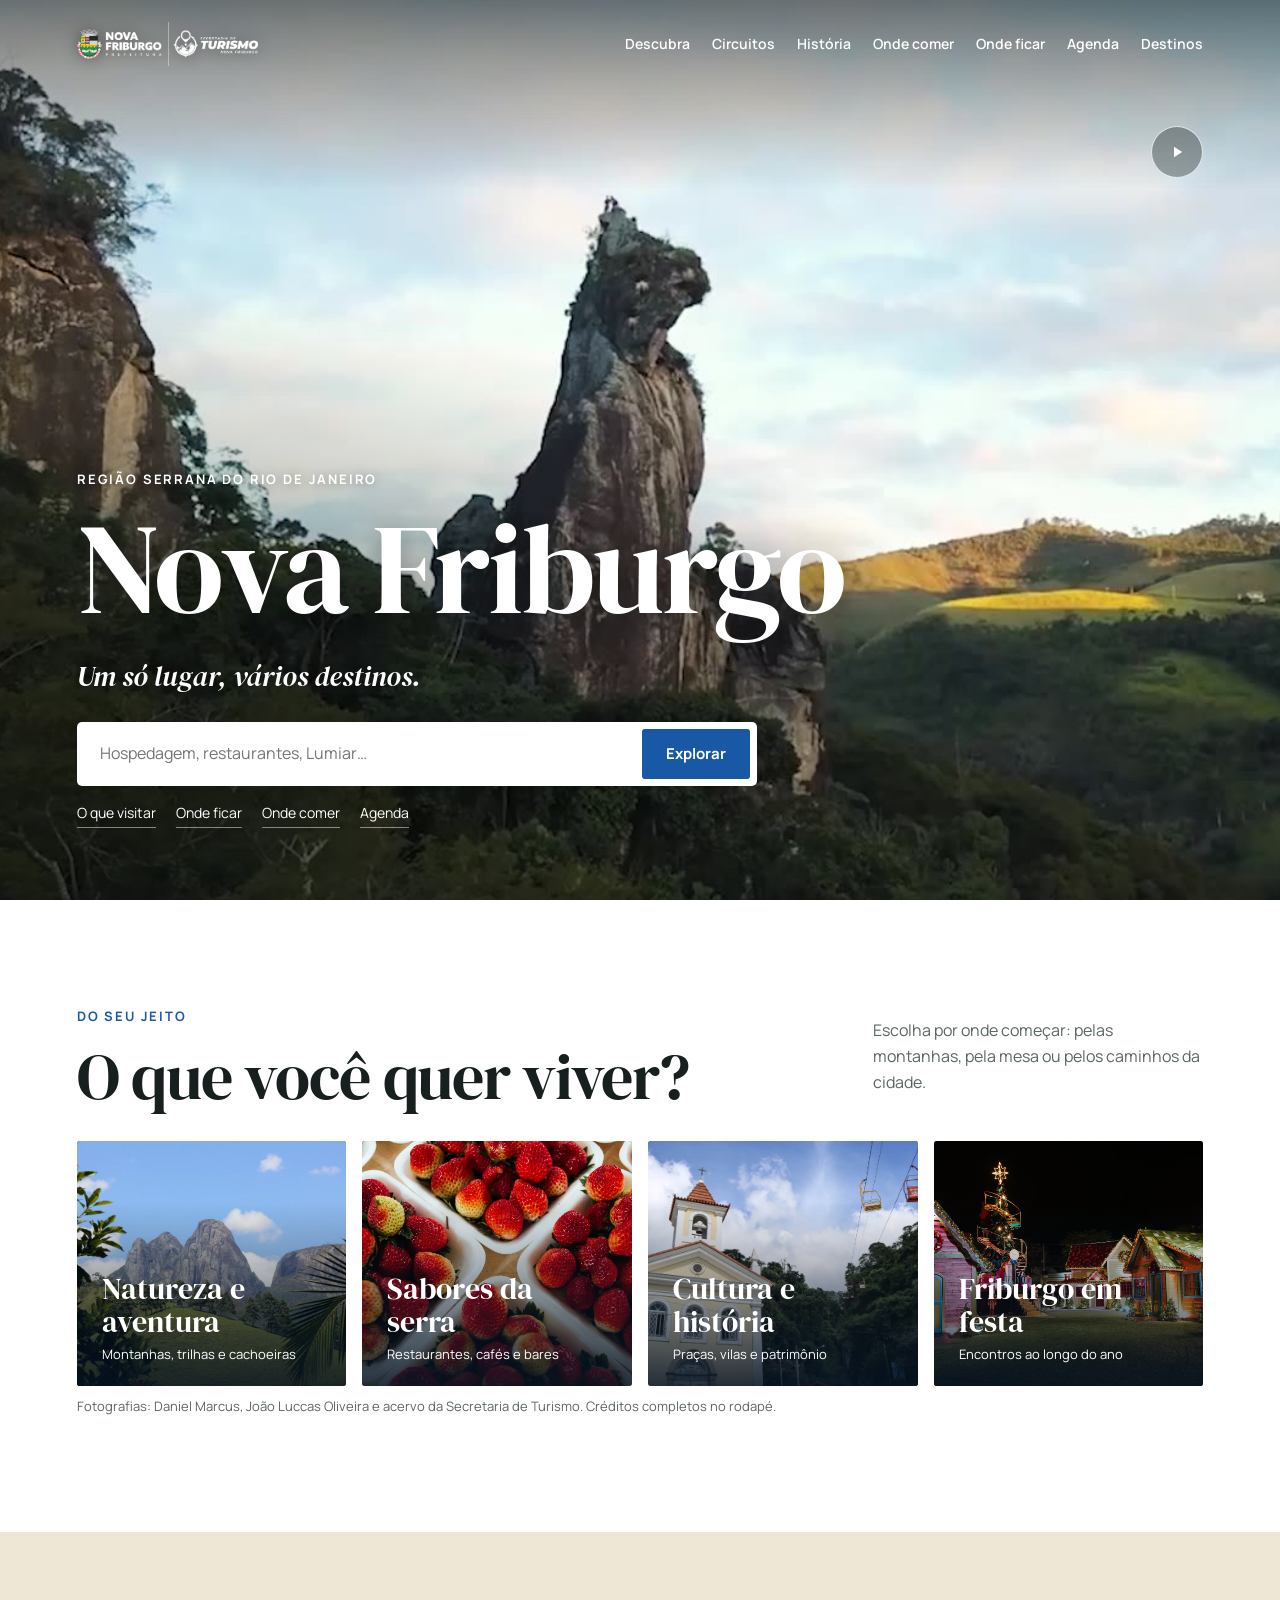
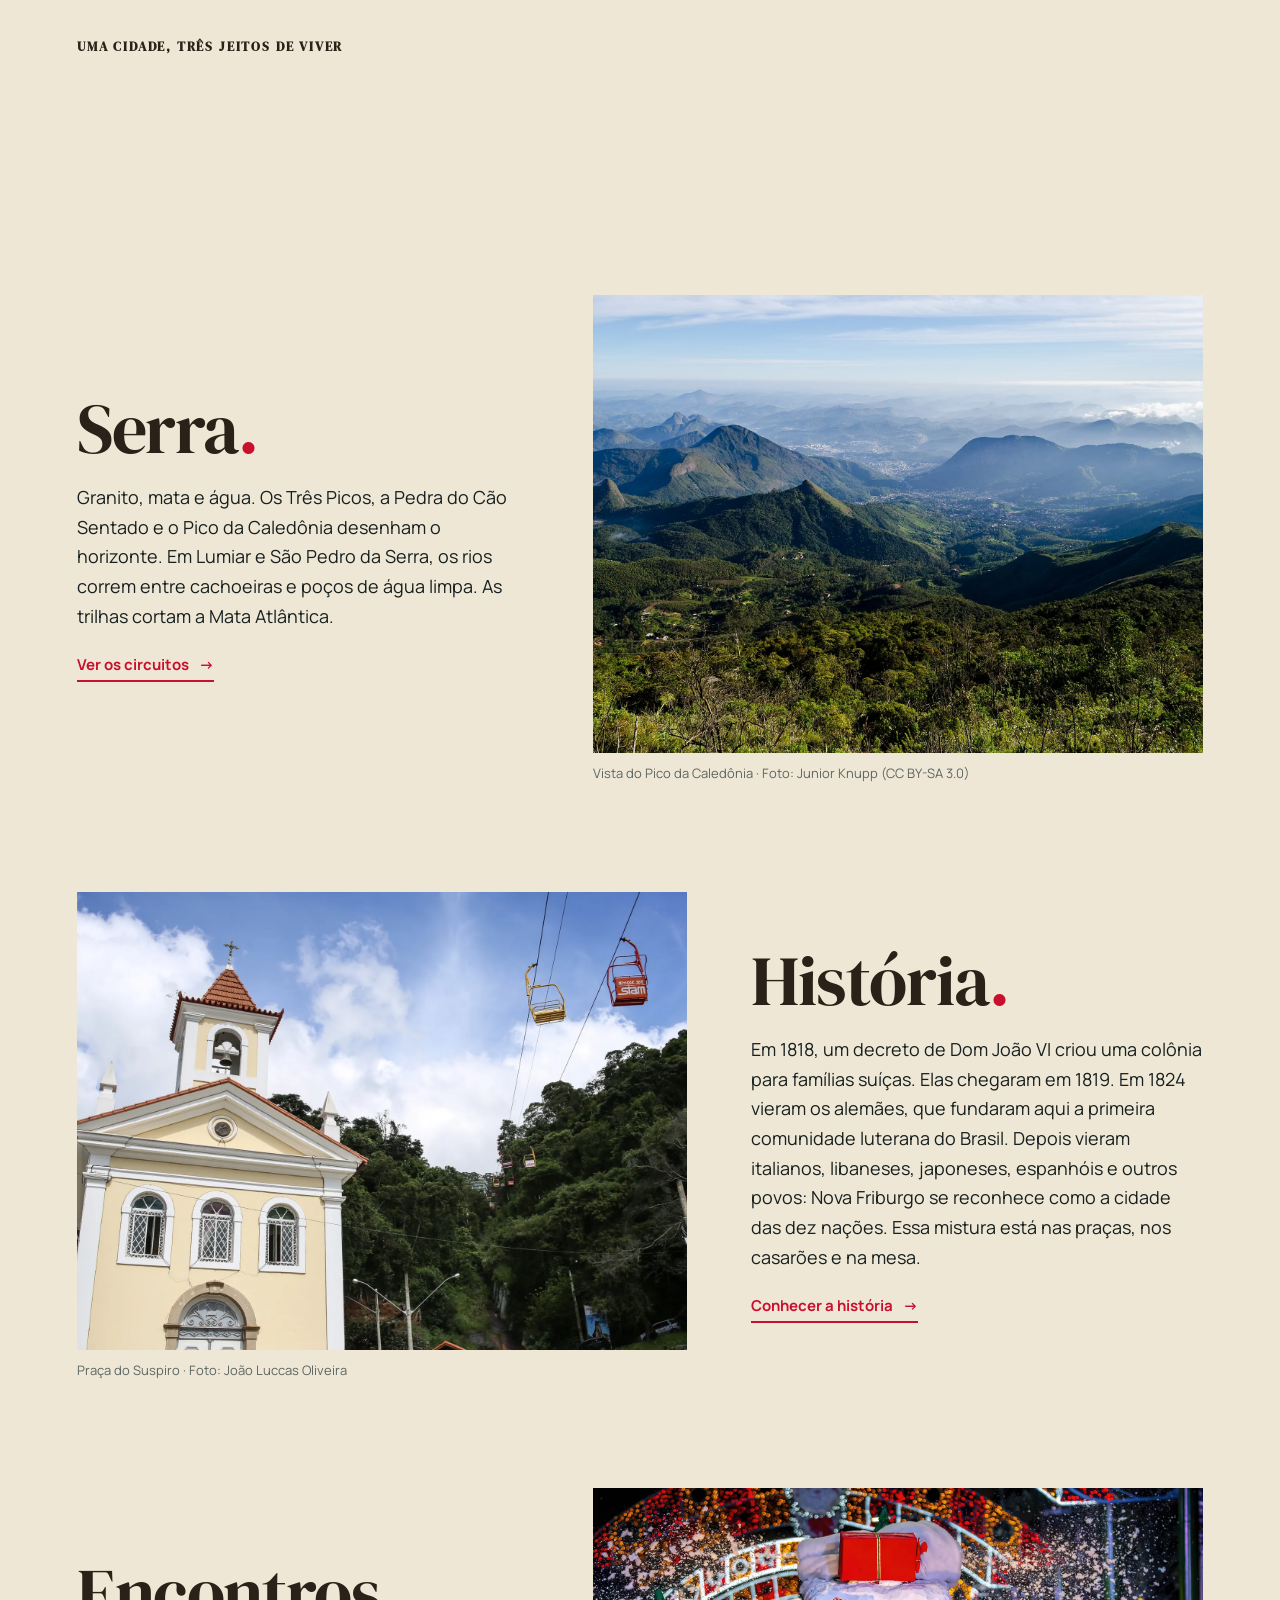
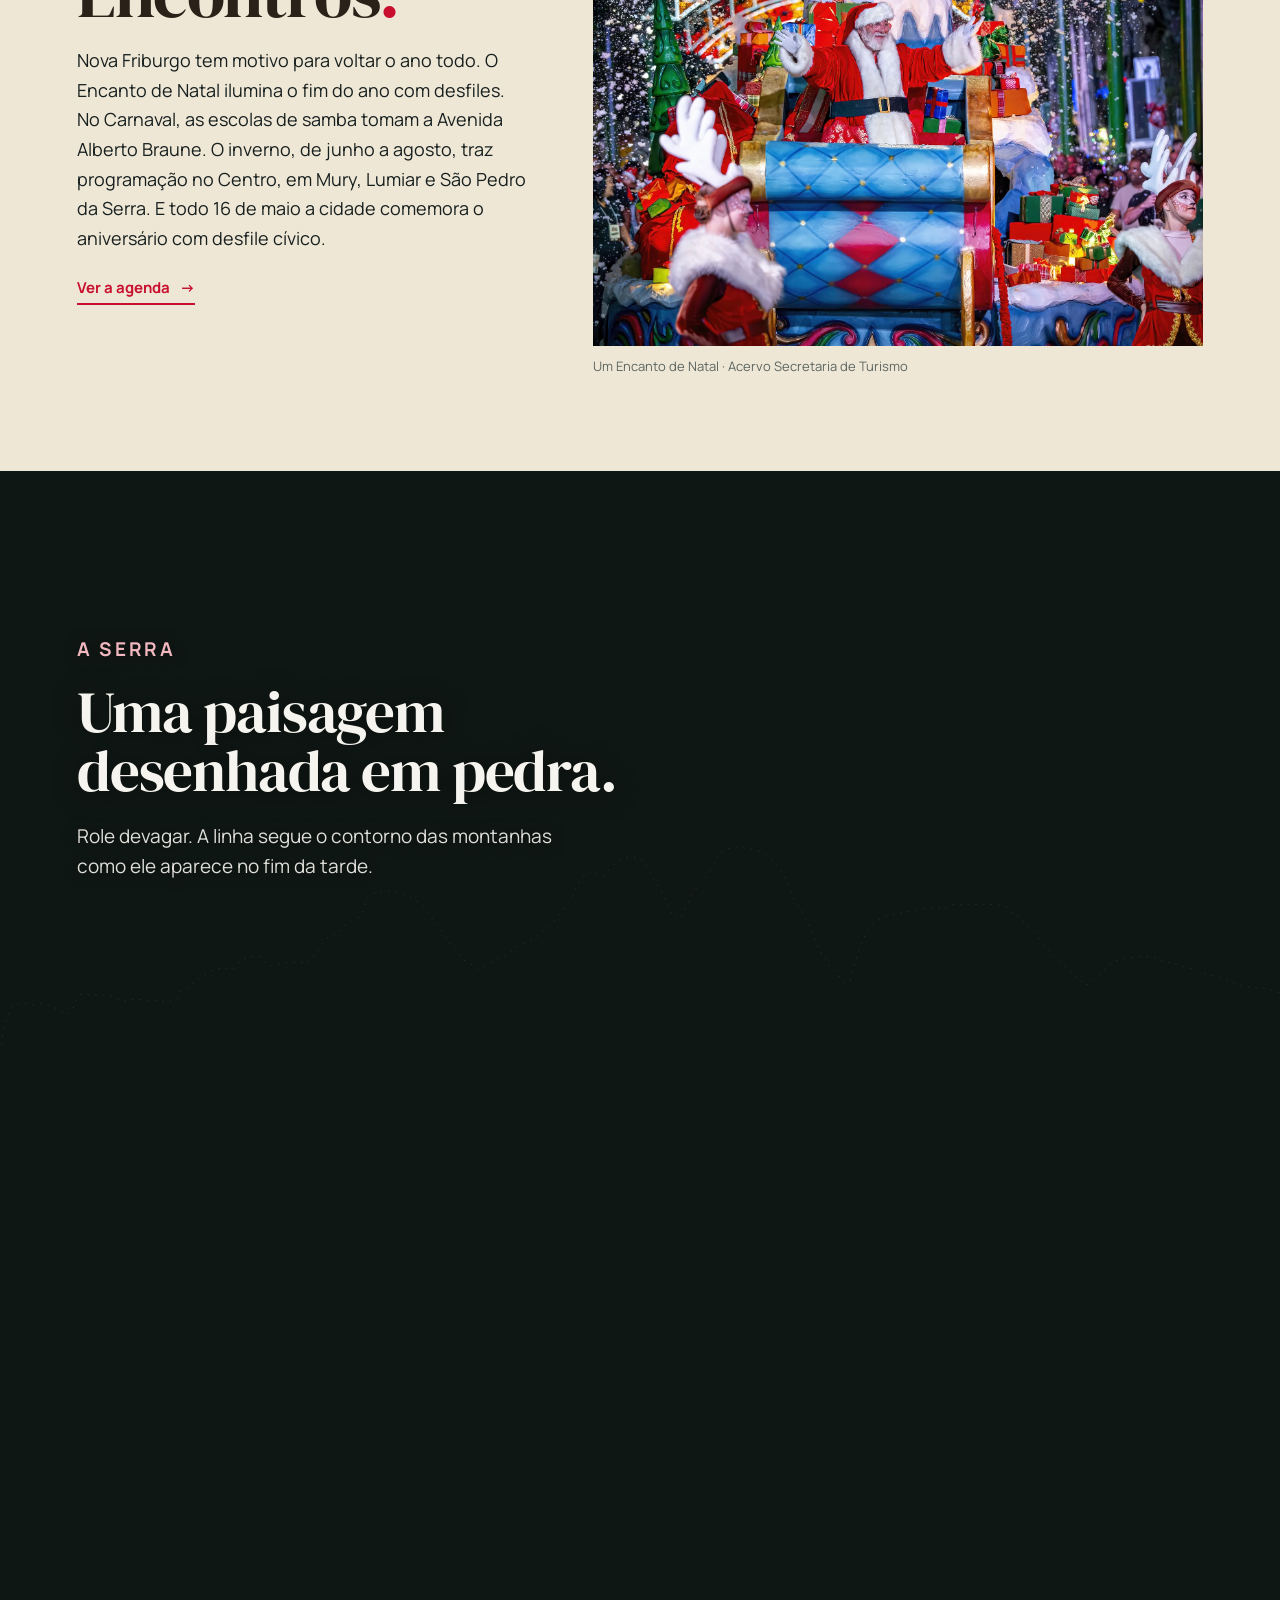
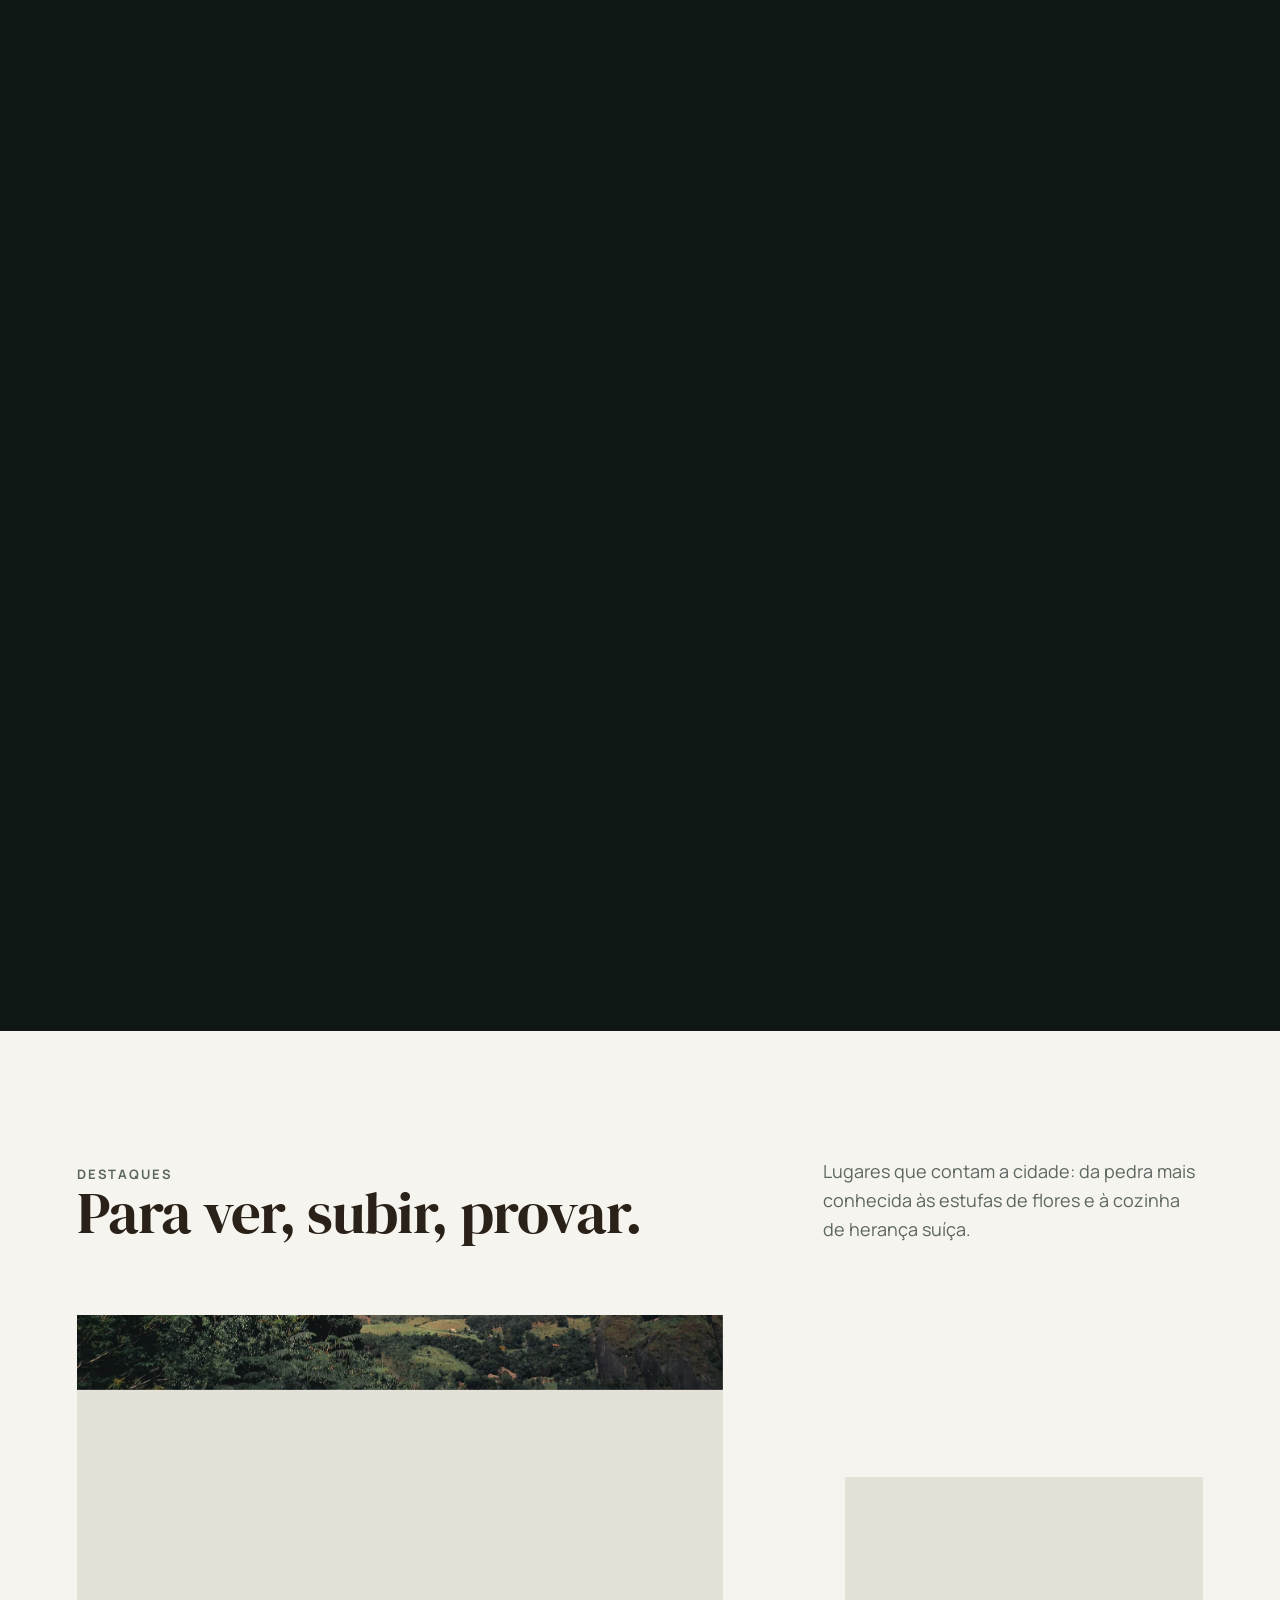
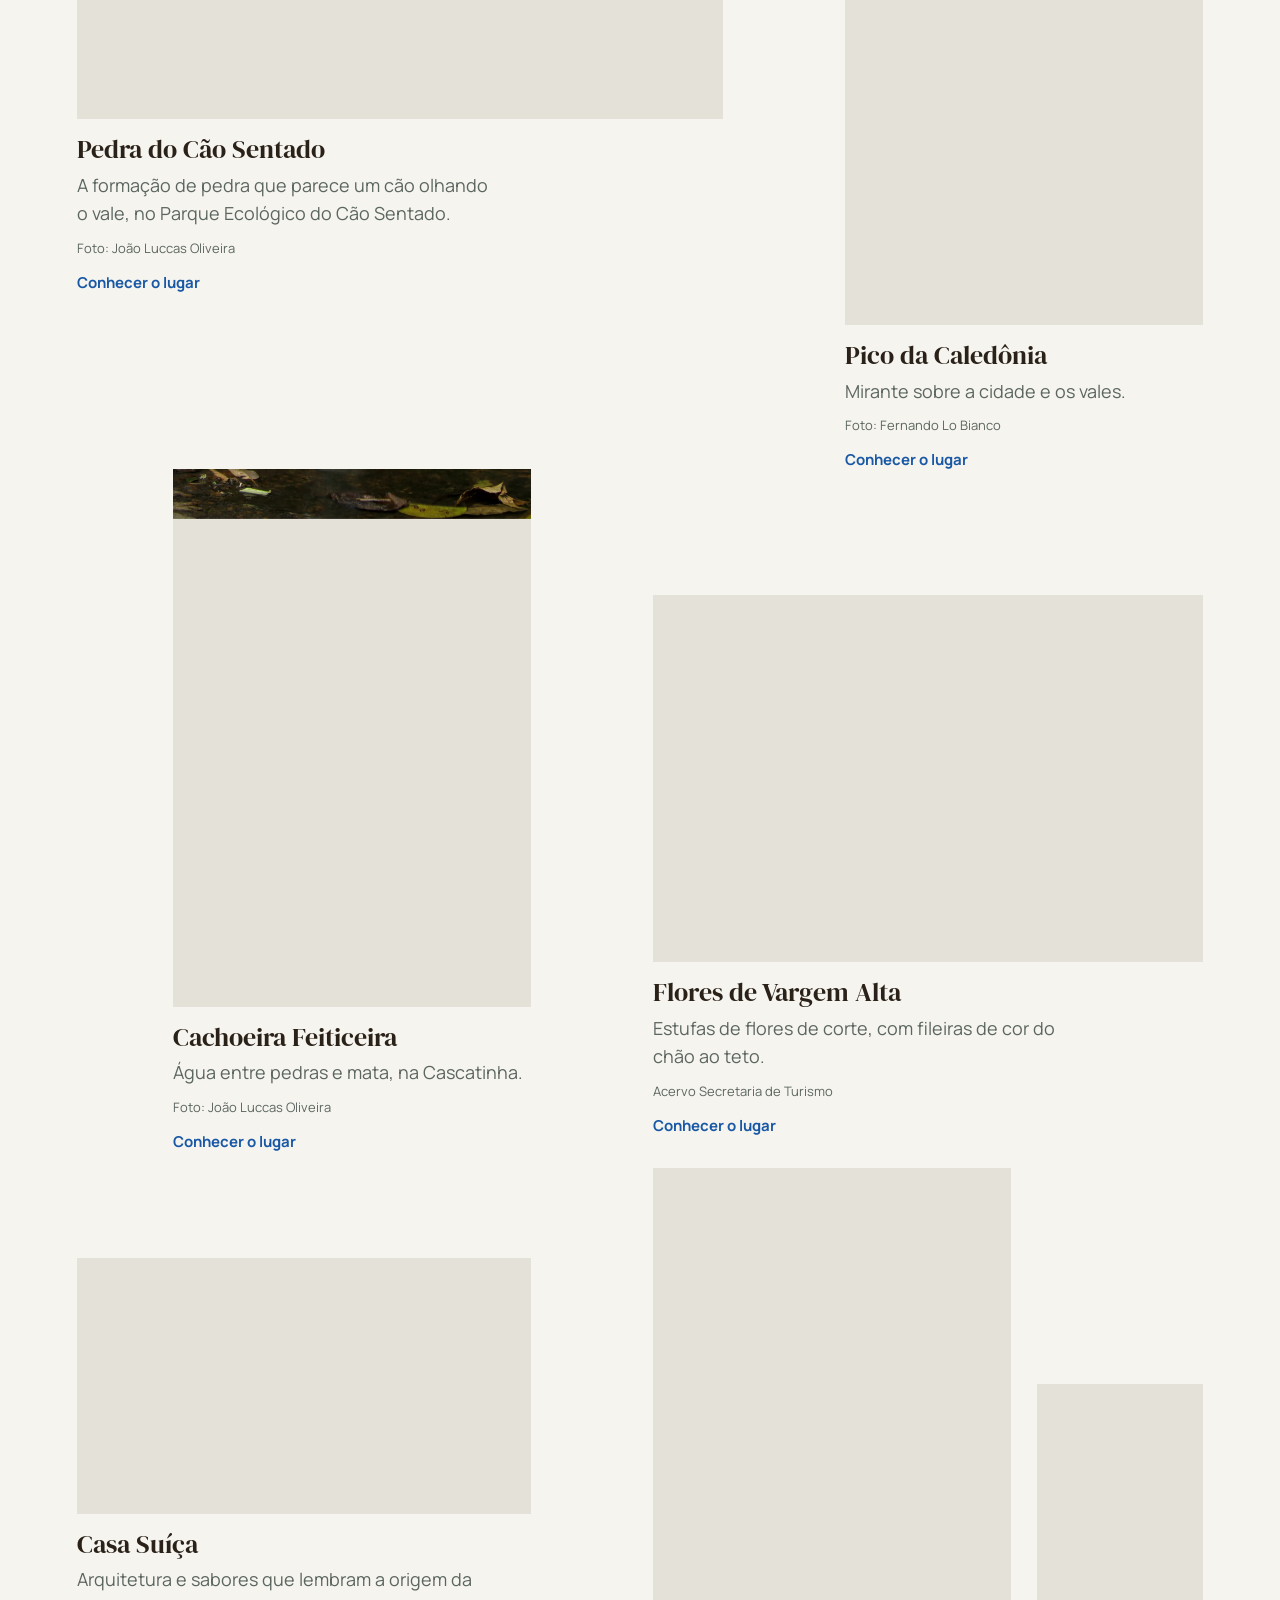
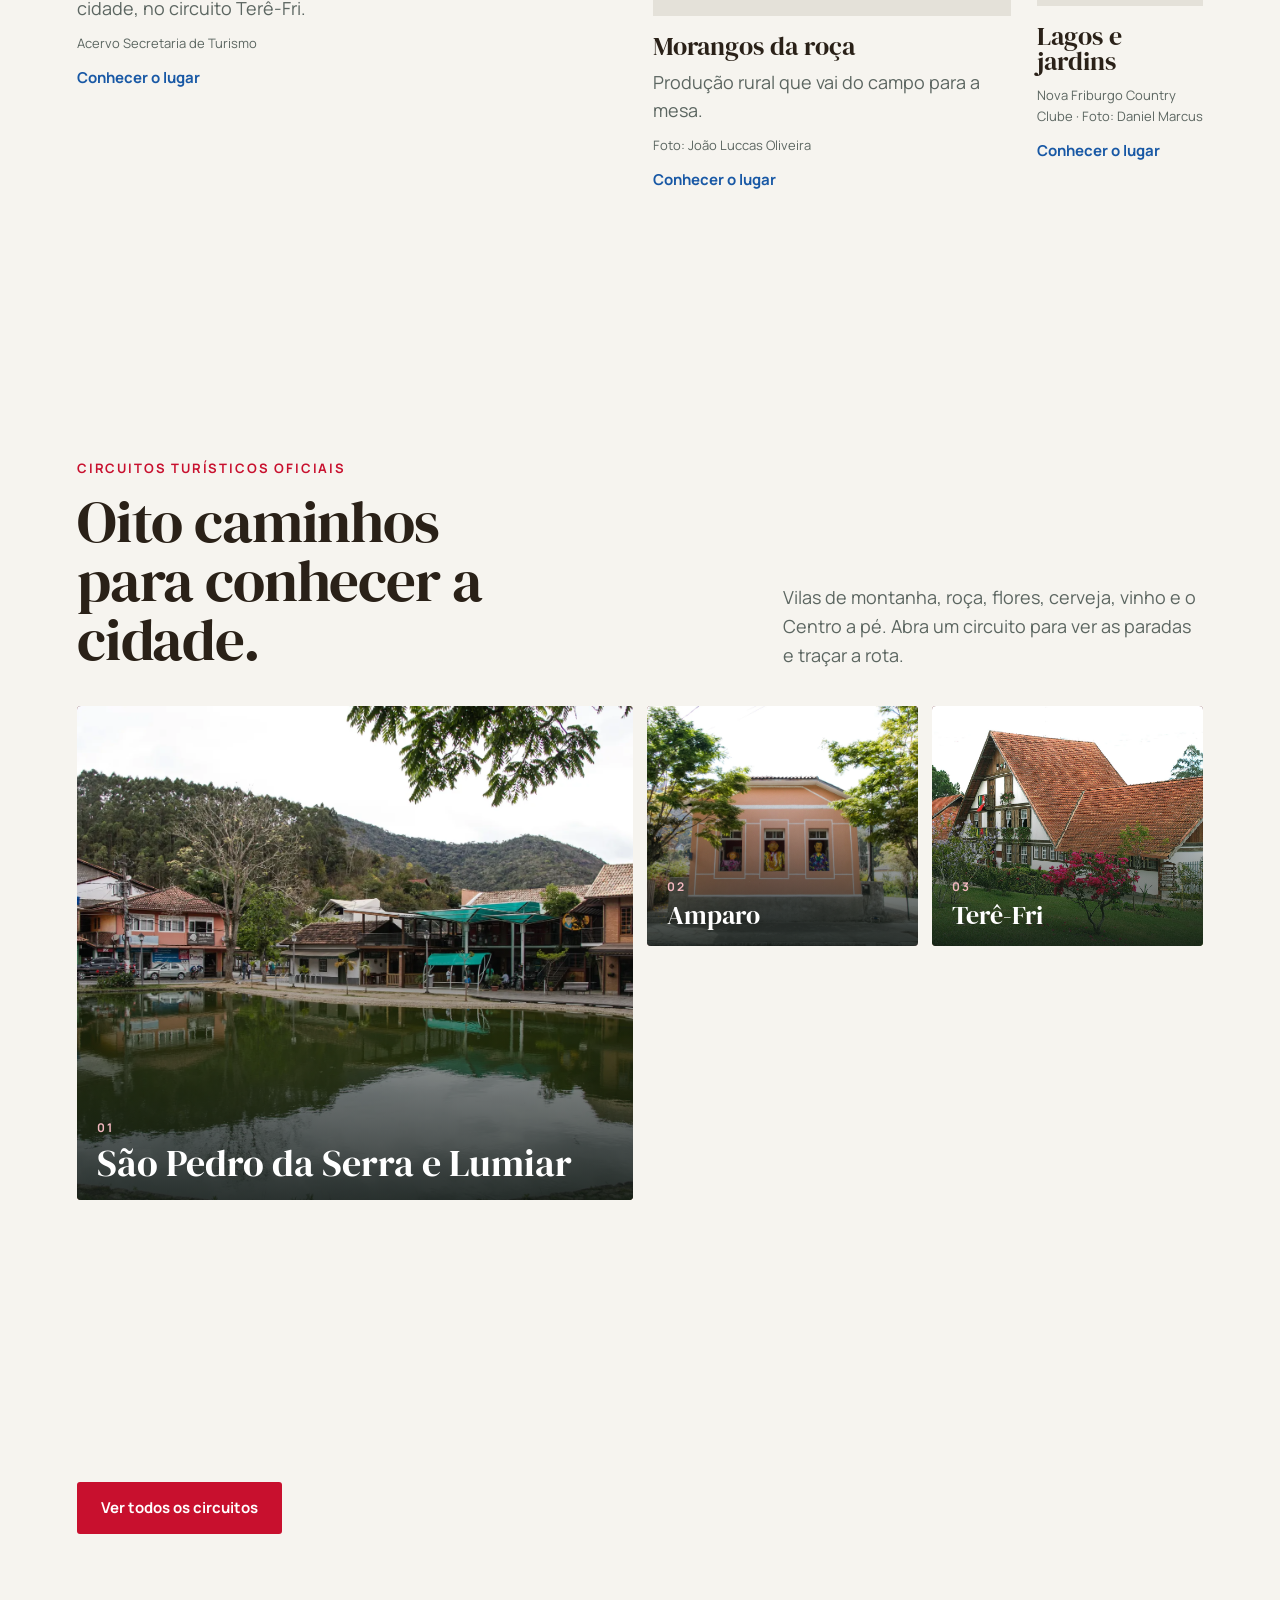
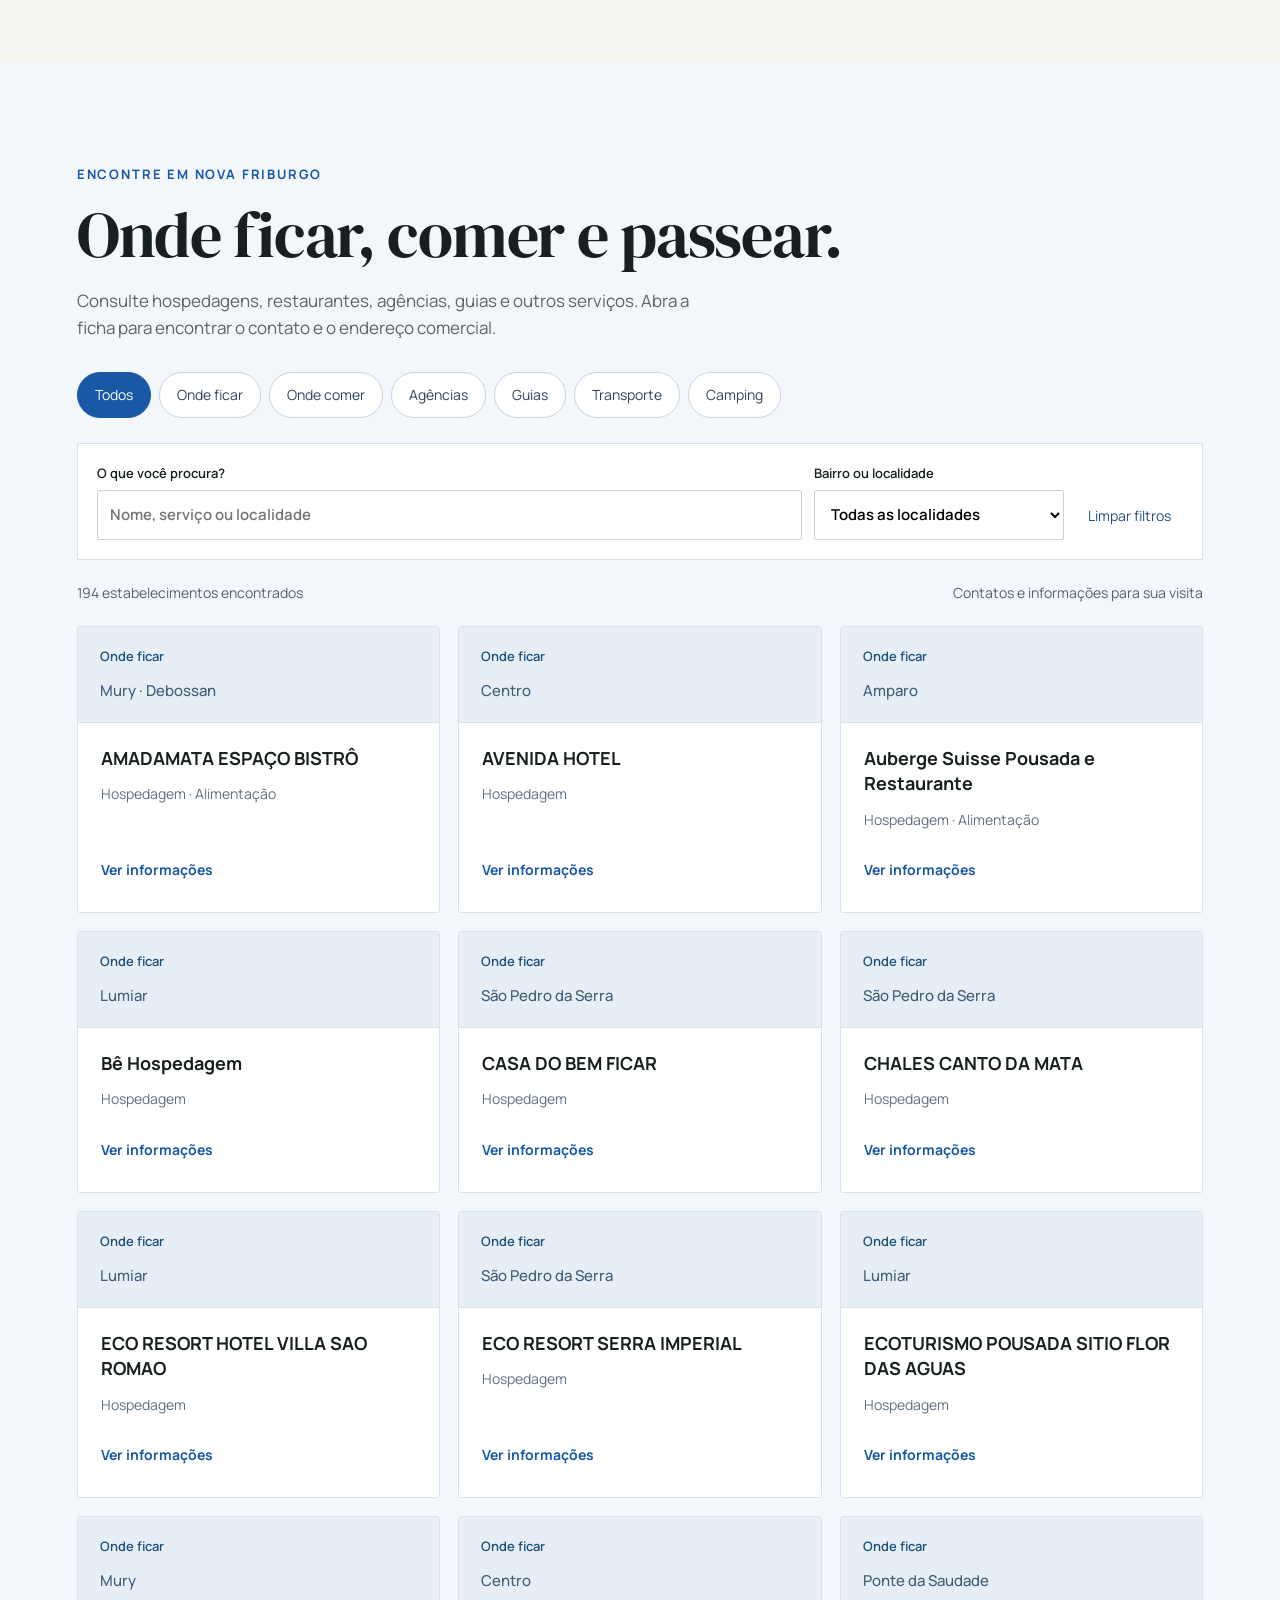
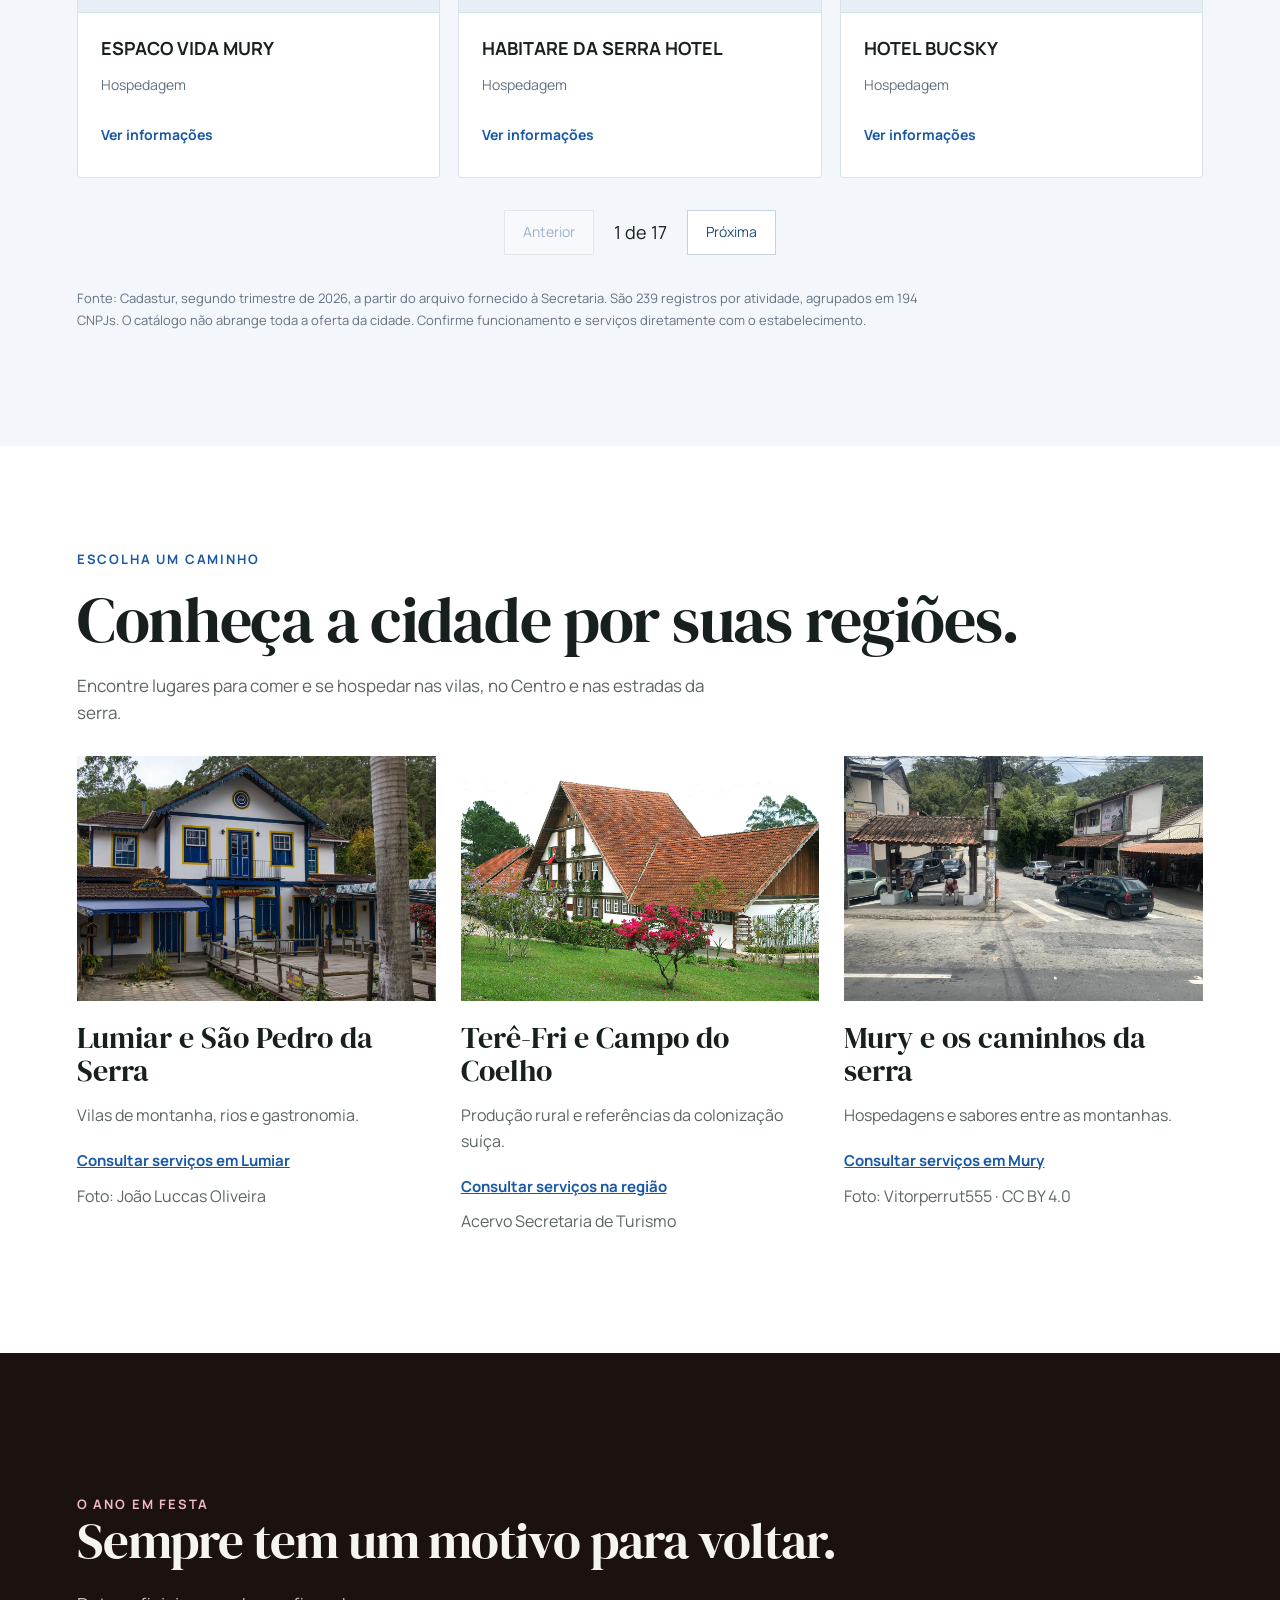
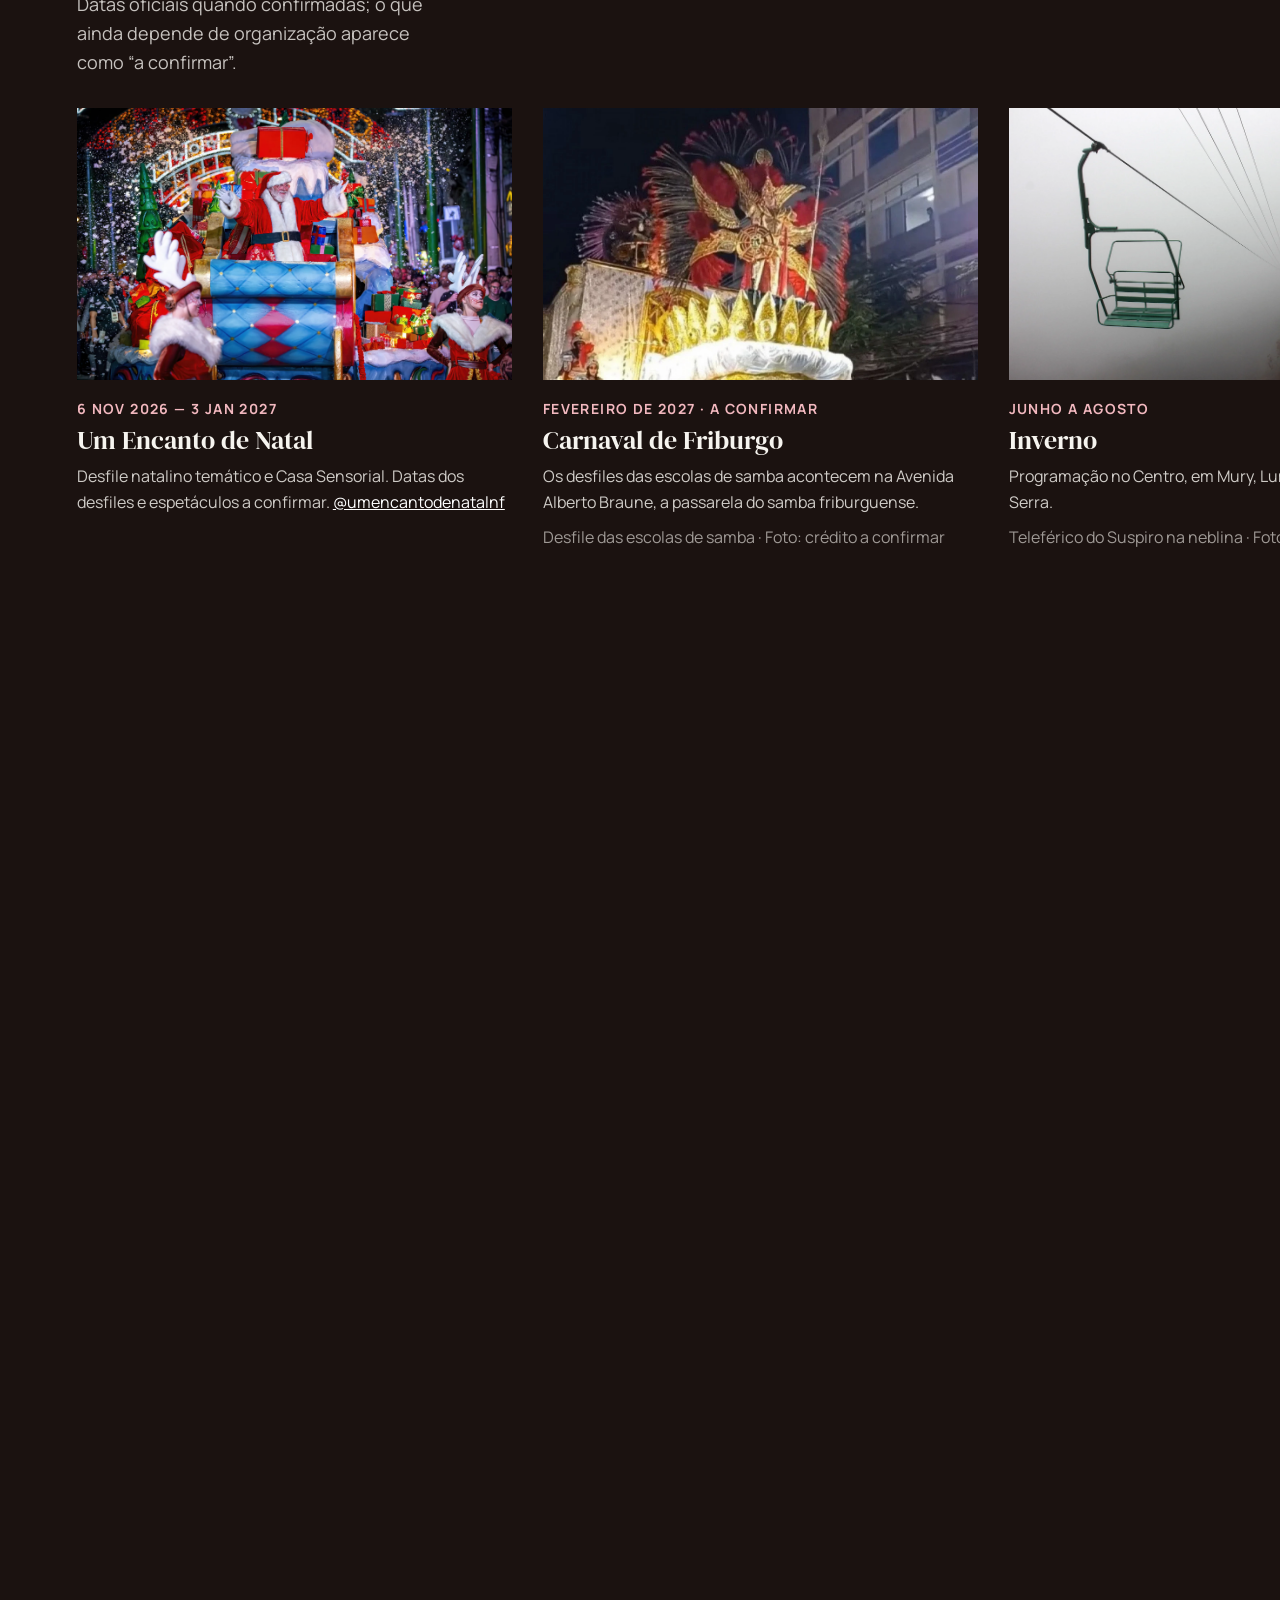
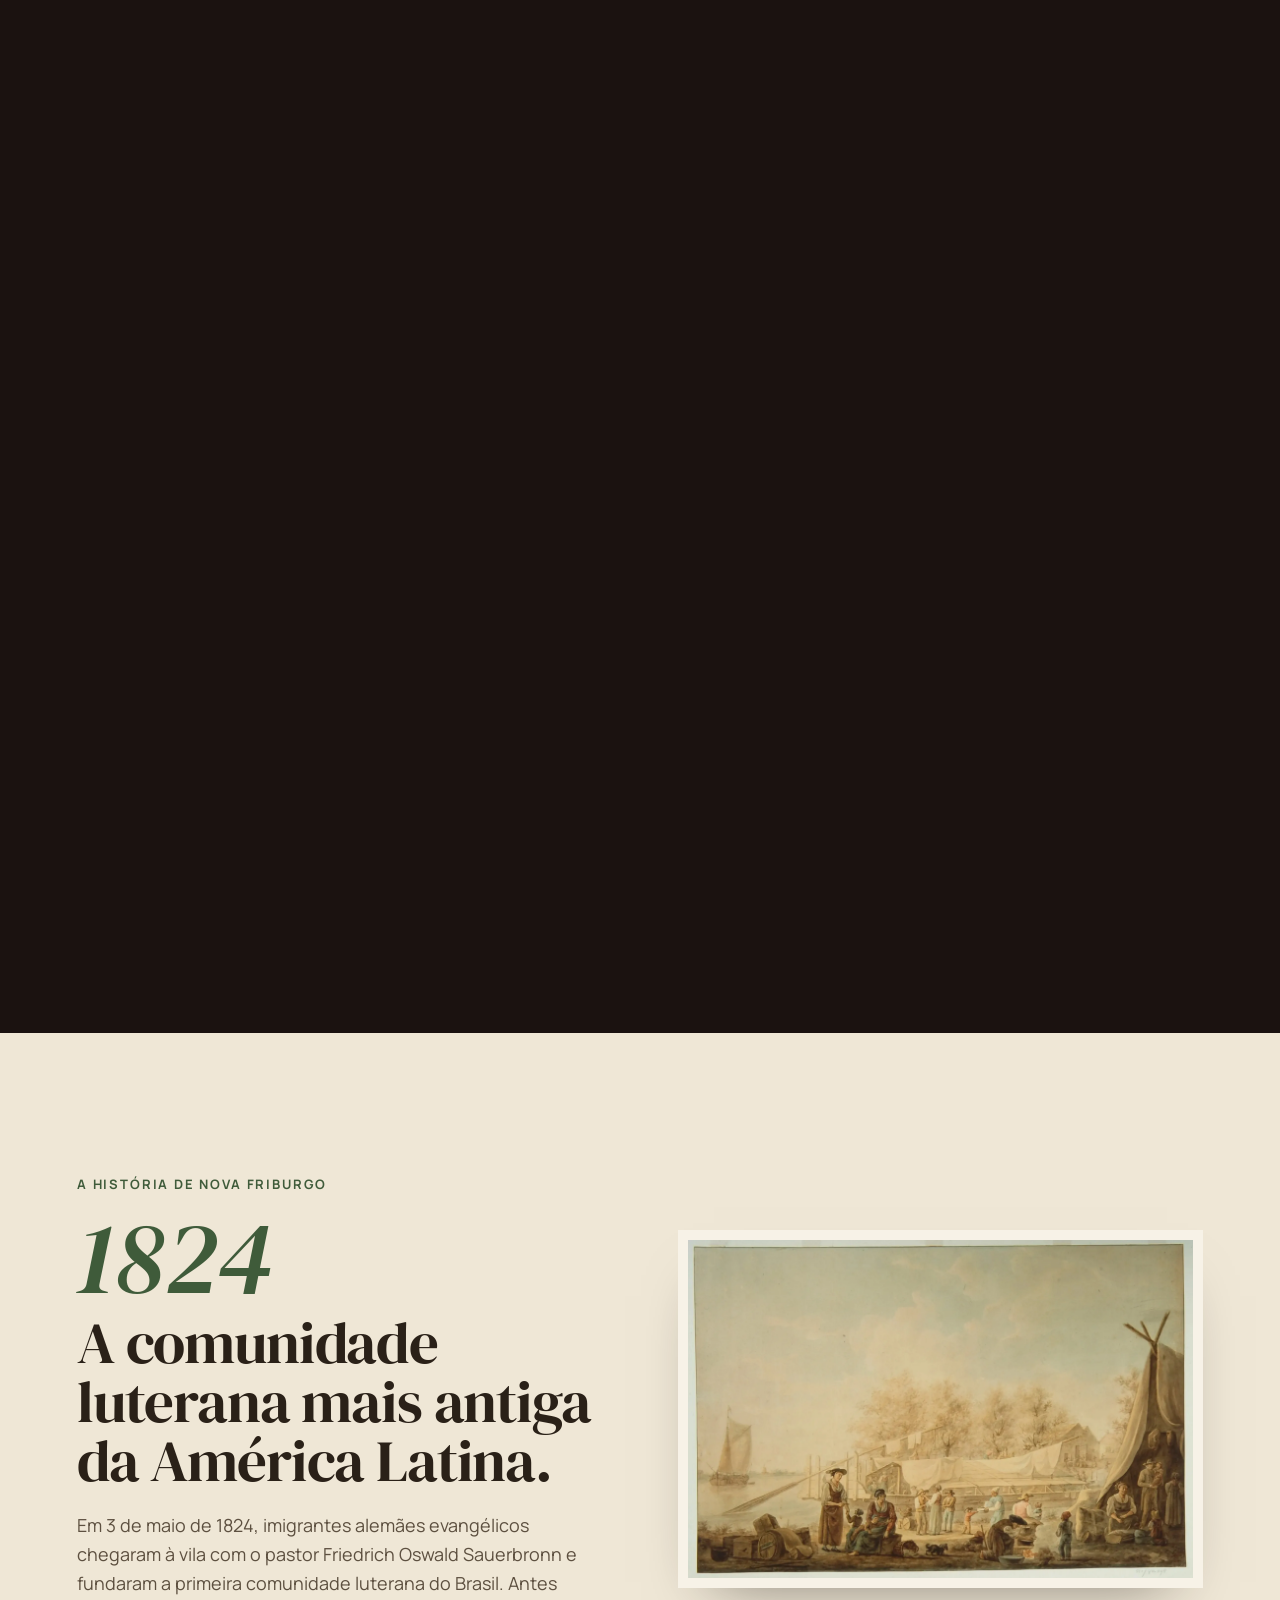
==== commit bcee1232: "Adiciona as dez nações e a Praça das Colônias; ajusta textos históricos" ====
--- a/index.html
+++ b/index.html
@@ -305,7 +305,7 @@
   <div class="ato" data-fx-fundo="#F6F4EF" data-fx-tinta="#17201F">
     <div class="ato-texto">
       <p class="ato-palavra" data-fx="direita">História<em>.</em></p>
-      <p data-fx="subir" data-fx-atraso="100">Em 1818, um decreto de Dom João VI criou uma colônia para famílias suíças. Elas chegaram em 1819. Em 1824 vieram os alemães, que fundaram aqui a primeira comunidade luterana do Brasil. Depois chegaram italianos, libaneses e gente de muitos lugares. A cidade guarda essa mistura nas praças, nos casarões e na mesa.</p>
+      <p data-fx="subir" data-fx-atraso="100">Em 1818, um decreto de Dom João VI criou uma colônia para famílias suíças. Elas chegaram em 1819. Em 1824 vieram os alemães, que fundaram aqui a primeira comunidade luterana do Brasil. Depois vieram italianos, libaneses, japoneses, espanhóis e outros povos: Nova Friburgo se reconhece como a cidade das dez nações. Essa mistura está nas praças, nos casarões e na mesa.</p>
       <a class="ato-link" href="historia.html" data-fx="subir" data-fx-atraso="180">Conhecer a história</a>
     </div>
     <figure data-fx="subir" data-fx-atraso="150">
@@ -483,7 +483,7 @@
         <div class="moldura"><img src="img/historica.webp" alt="Gravura antiga da vila de Nova Friburgo" width="1600" height="1161" loading="lazy"></div>
         <p class="data">16 de maio</p>
         <h3>Aniversário da cidade</h3>
-        <p>Fundada em 1818 por colonos suíços; depois chegaram imigrantes alemães.</p>
+        <p>Em 16 de maio de 1818, um decreto de Dom João VI criou a colônia. Vieram suíços, alemães e, depois, gente de outras oito nações.</p>
         <p class="credito">Coleção Brasiliana Iconográfica · Domínio público</p>
       </article>
       <article class="evento ultimo">
@@ -499,7 +499,7 @@
   <div>
     <p class="rotulo" data-fx="surgir">A história de Nova Friburgo</p>
     <p class="ano" data-fx="esquerda" style="margin-top:18px">1824</p>
-    <h2 id="titulo-home-historia" data-fx="subir">Primeira Igreja Luterana da América Latina.</h2>
+    <h2 id="titulo-home-historia" data-fx="subir">A comunidade luterana mais antiga da América Latina.</h2>
     <p data-fx="subir" data-fx-atraso="100">Em 3 de maio de 1824, imigrantes alemães evangélicos chegaram à vila com o pastor Friedrich Oswald Sauerbronn e fundaram a primeira comunidade luterana do Brasil. Antes deles, em 1819, vieram os suíços de Fribourg.</p>
     <a class="mais-hist" href="historia.html" data-fx="subir" data-fx-atraso="180">Conhecer a história</a>
   </div>
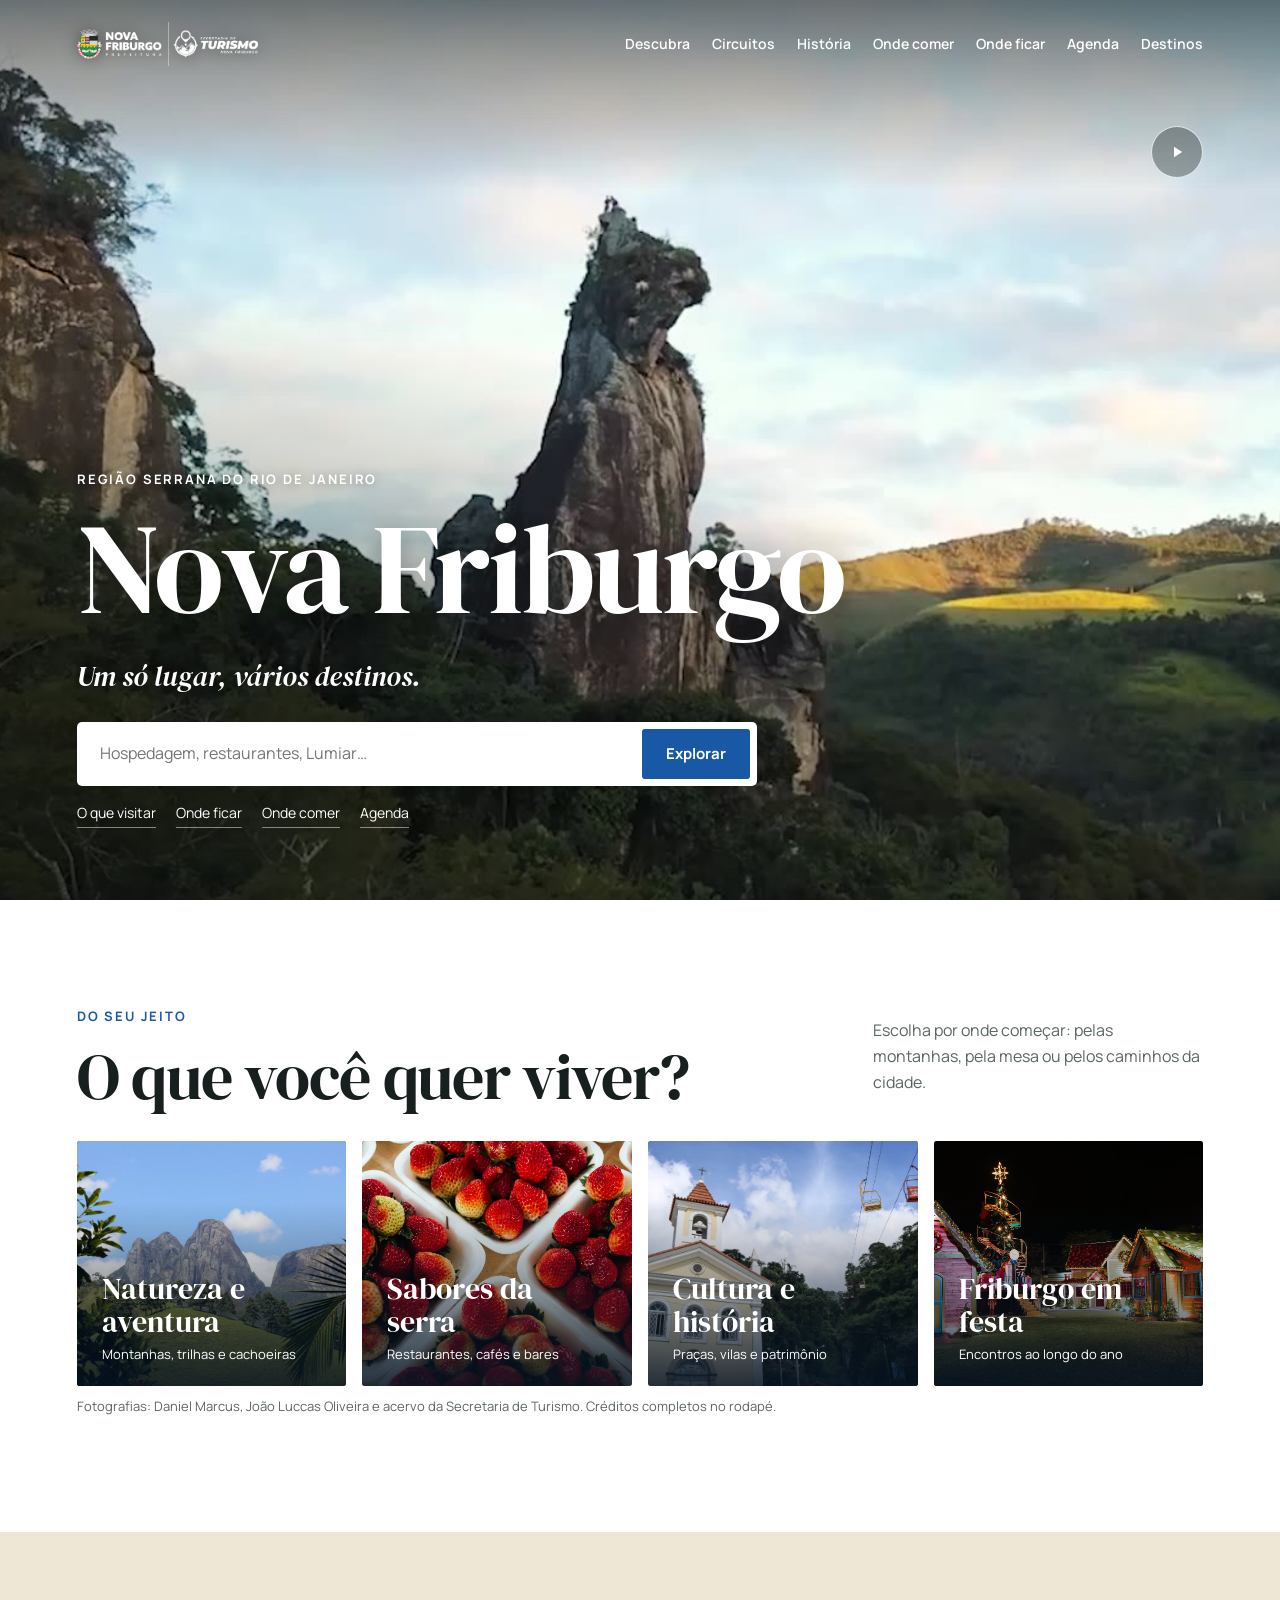
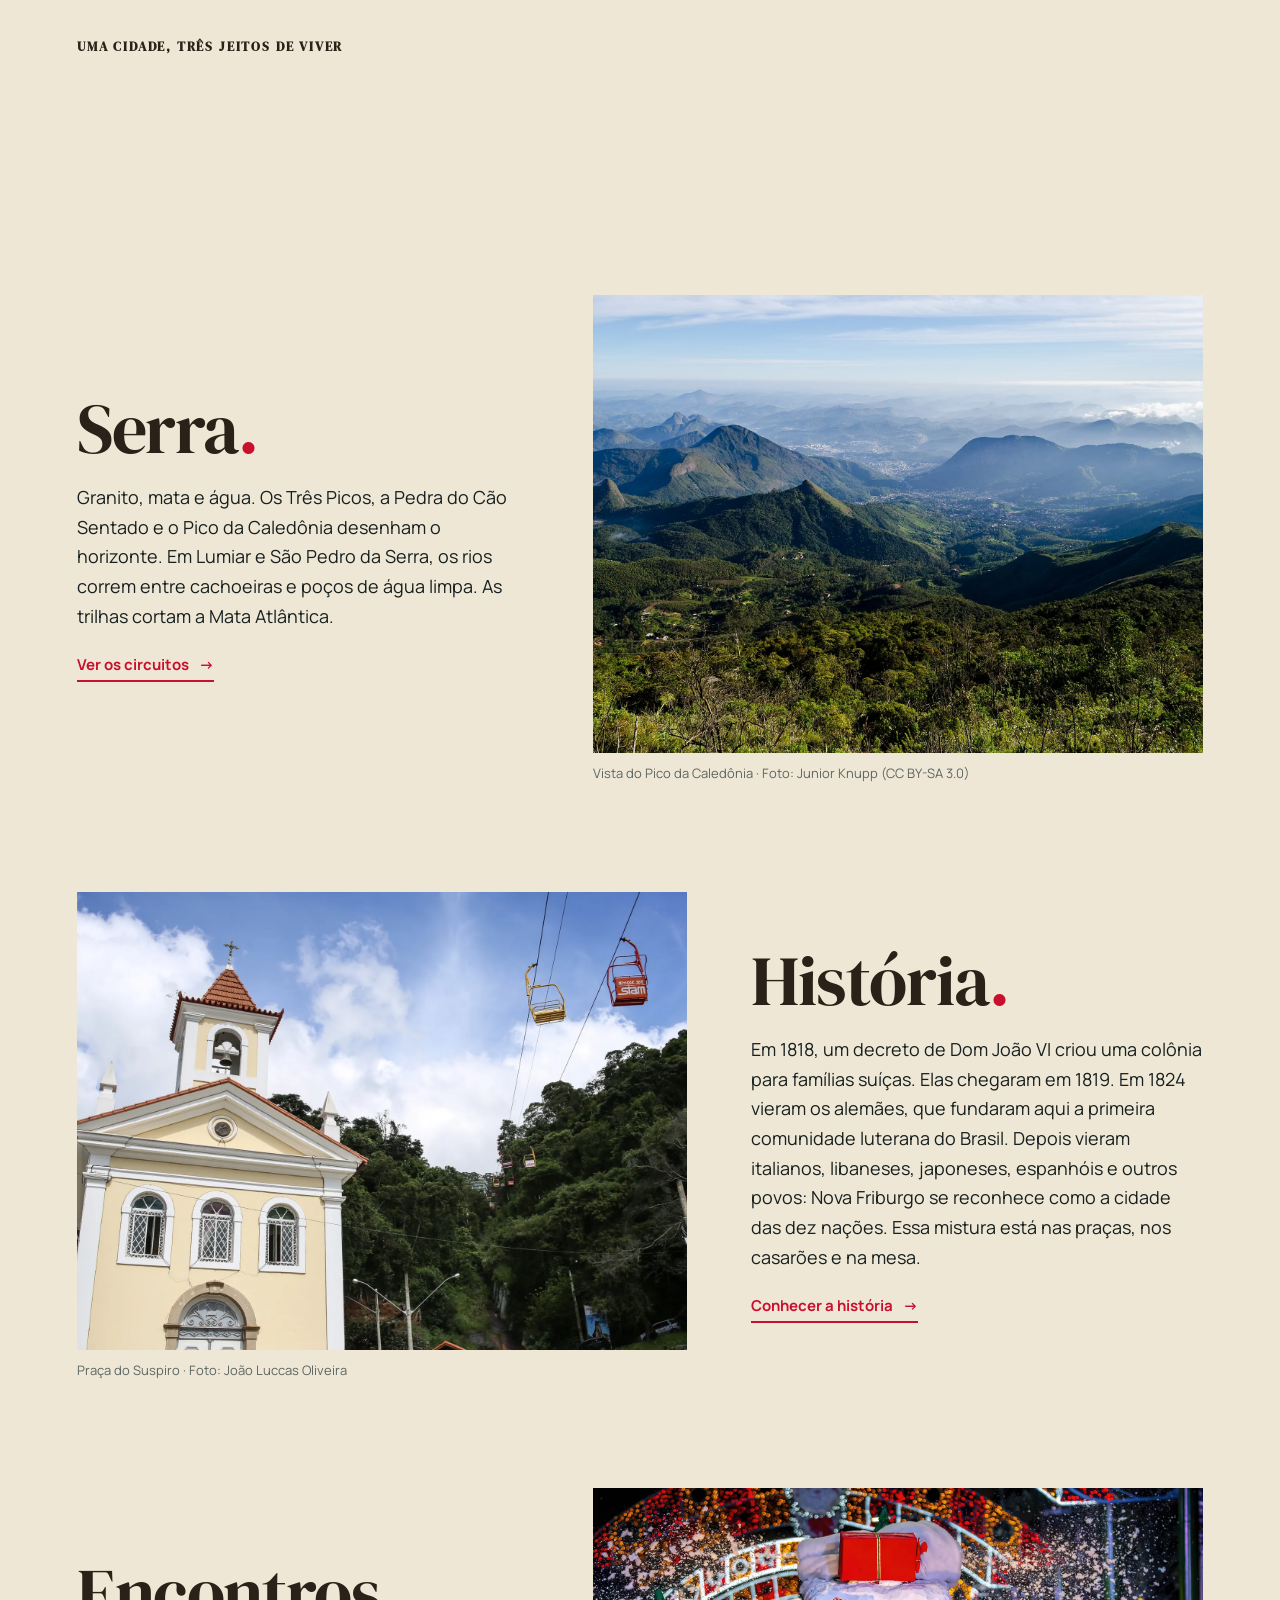
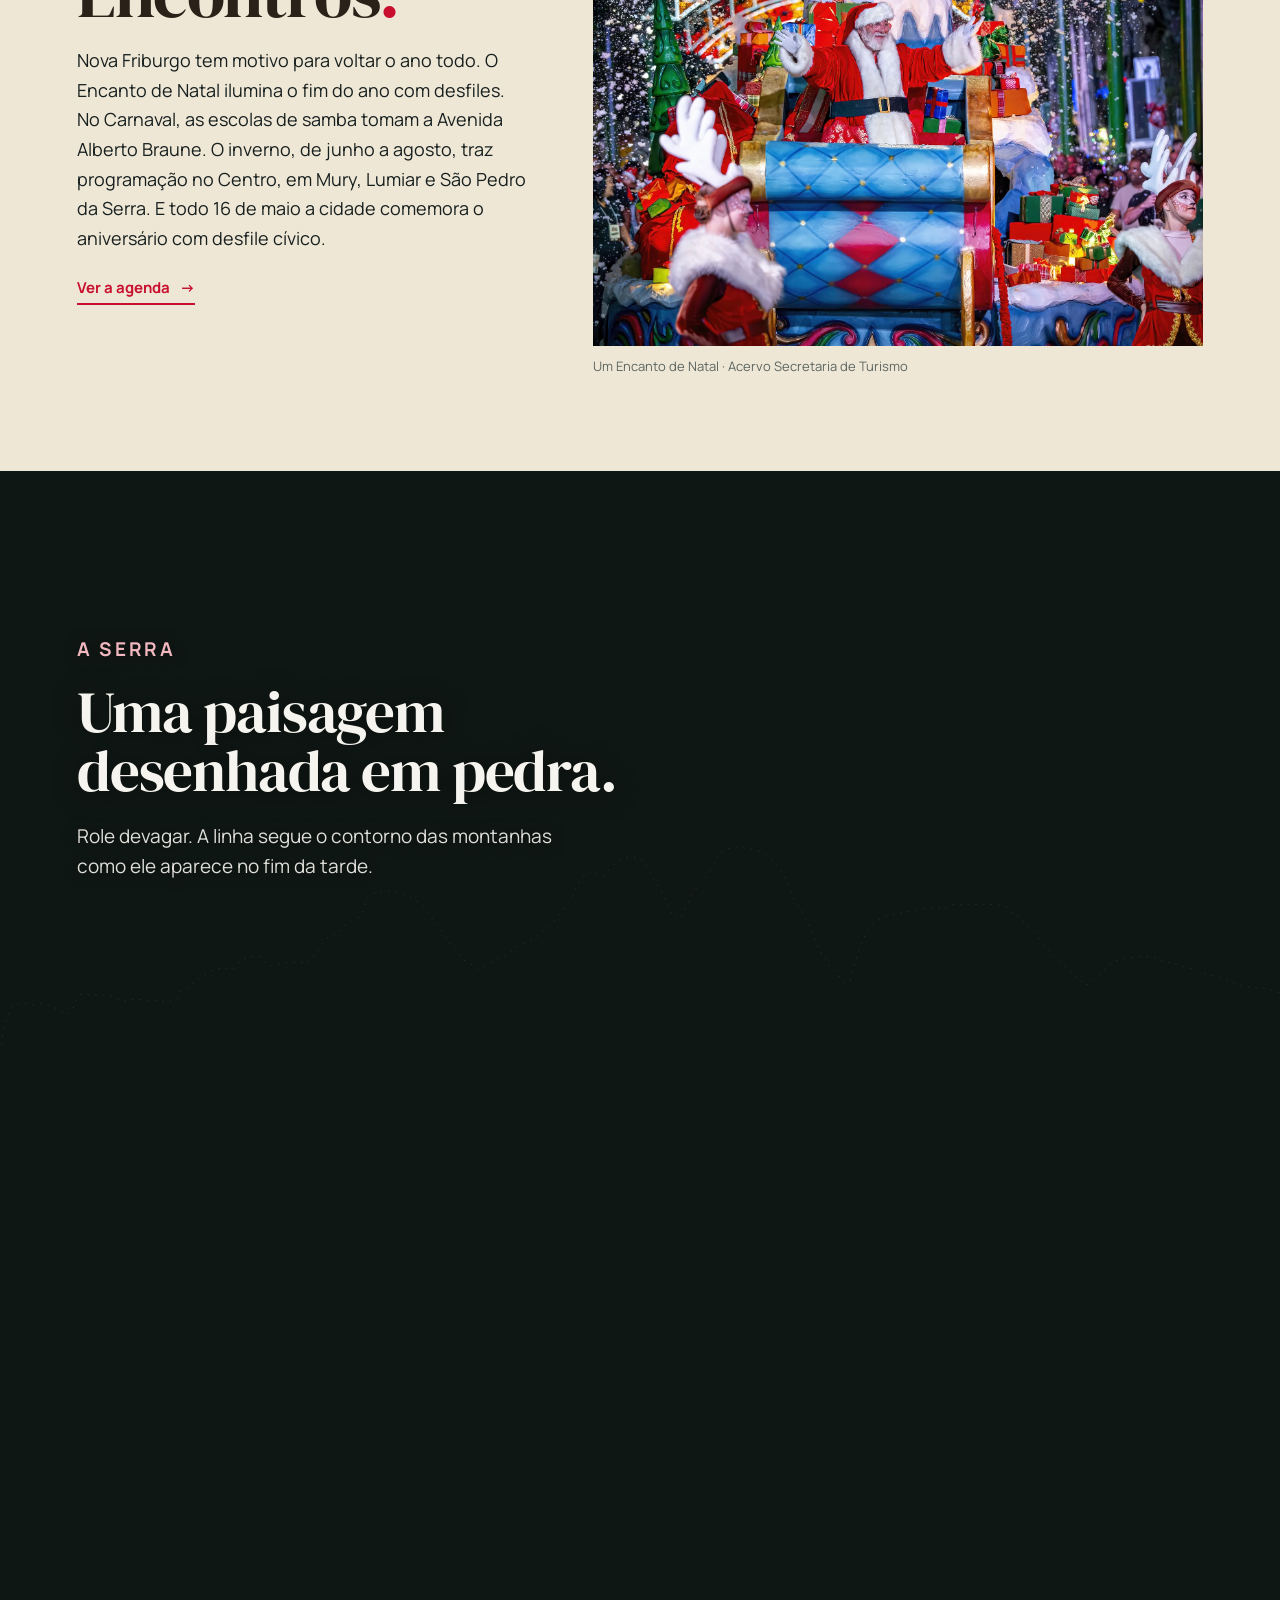
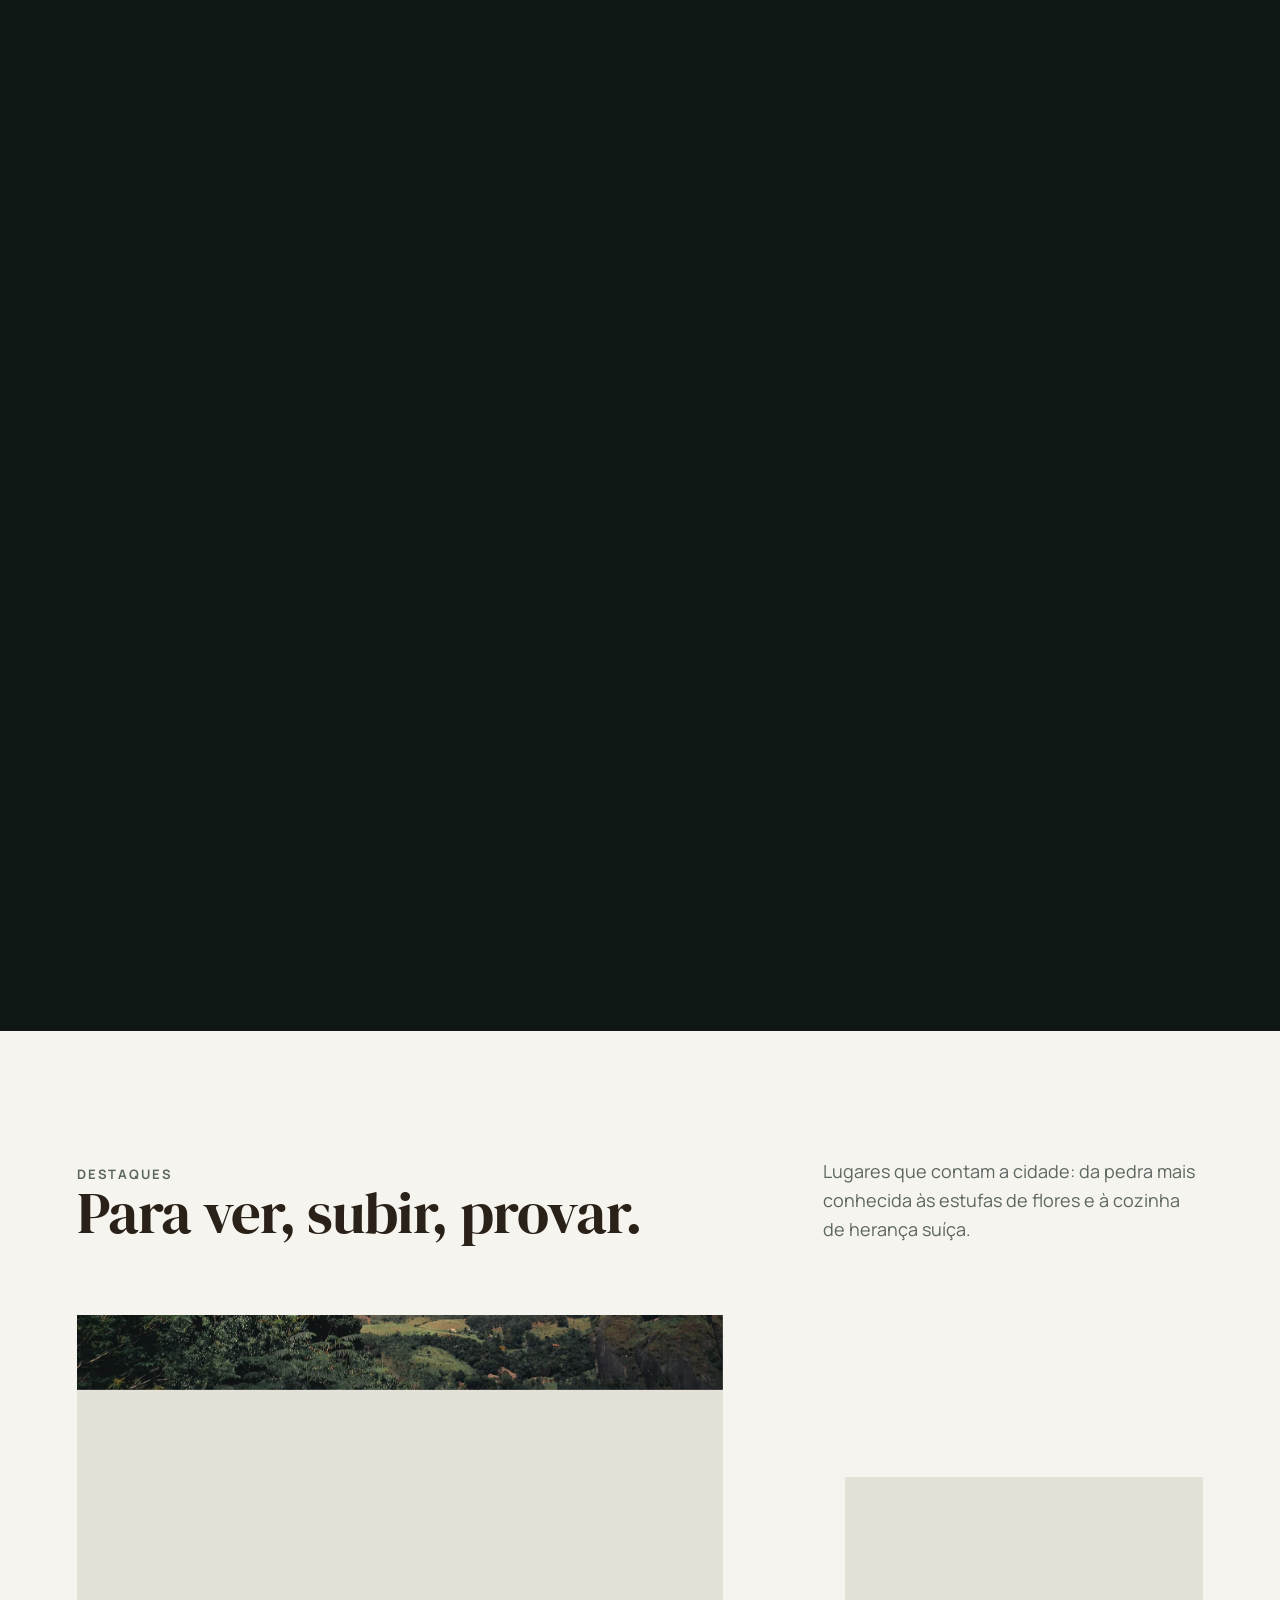
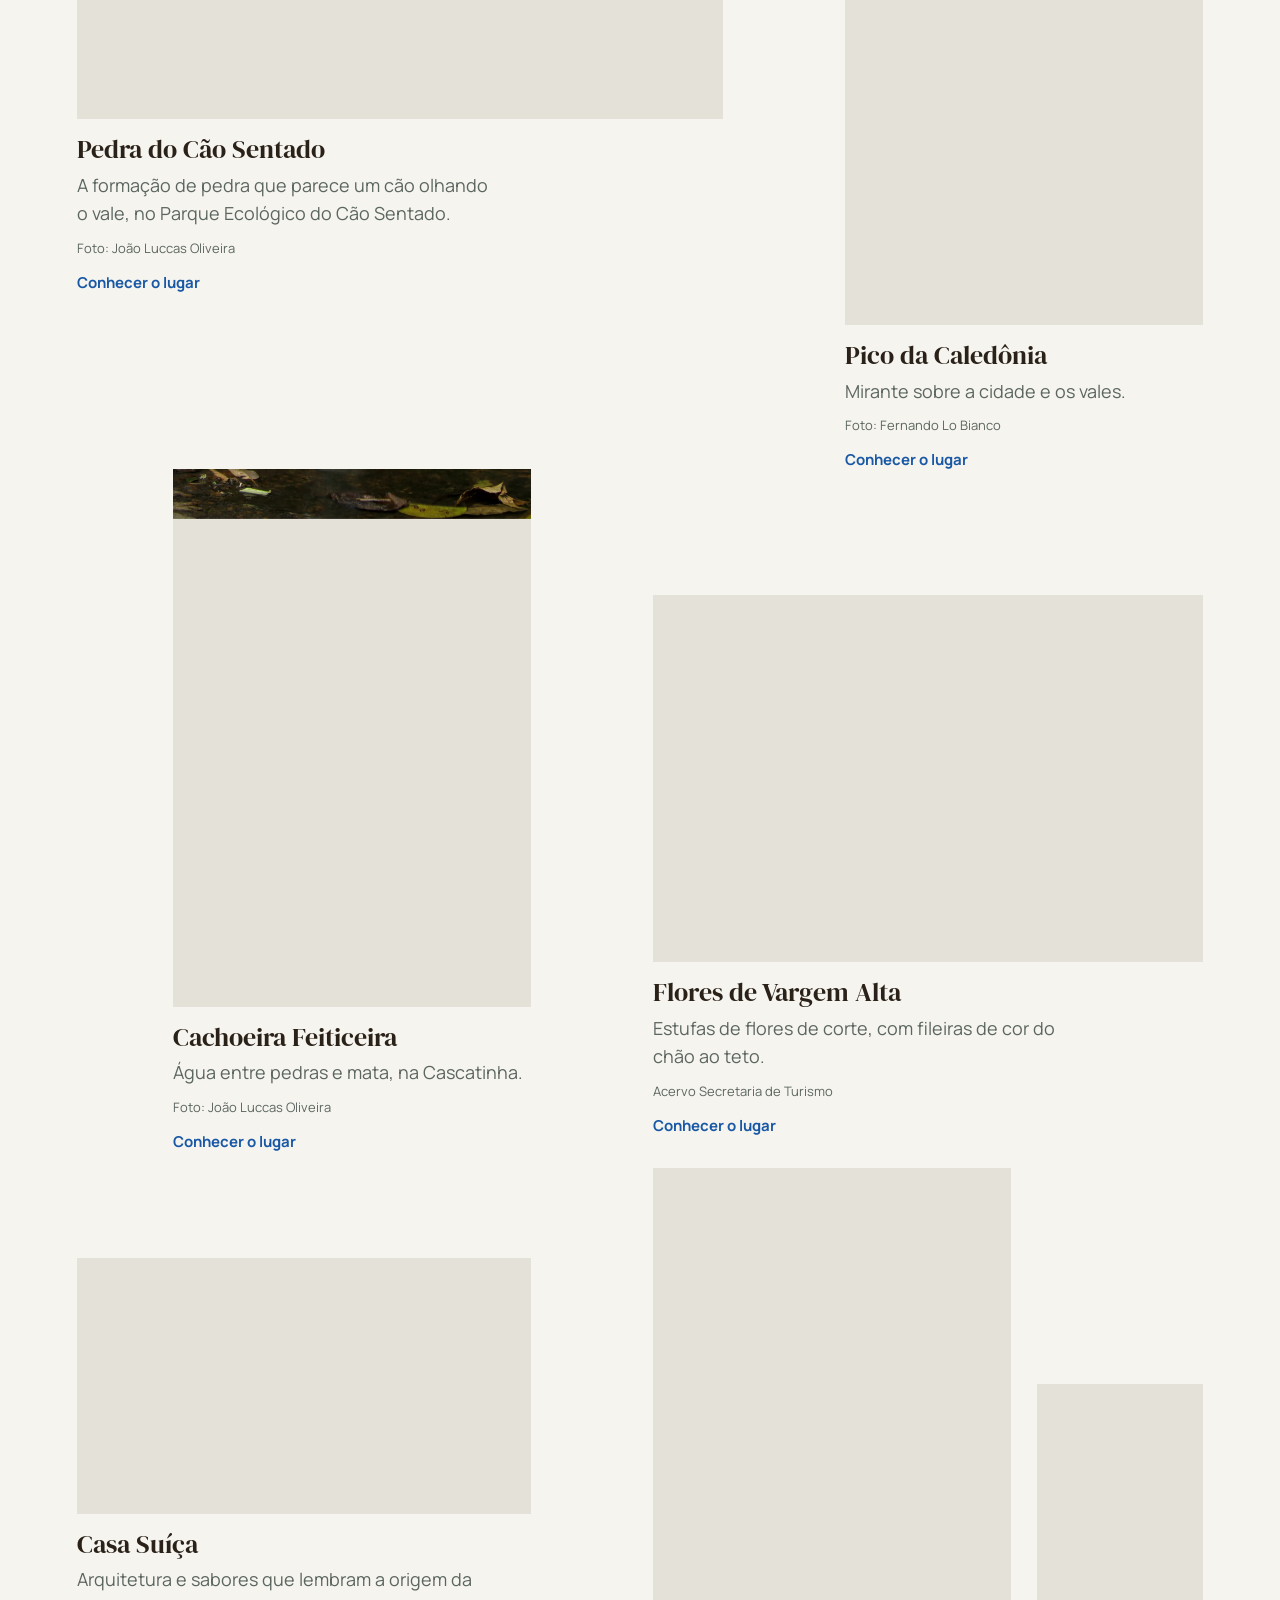
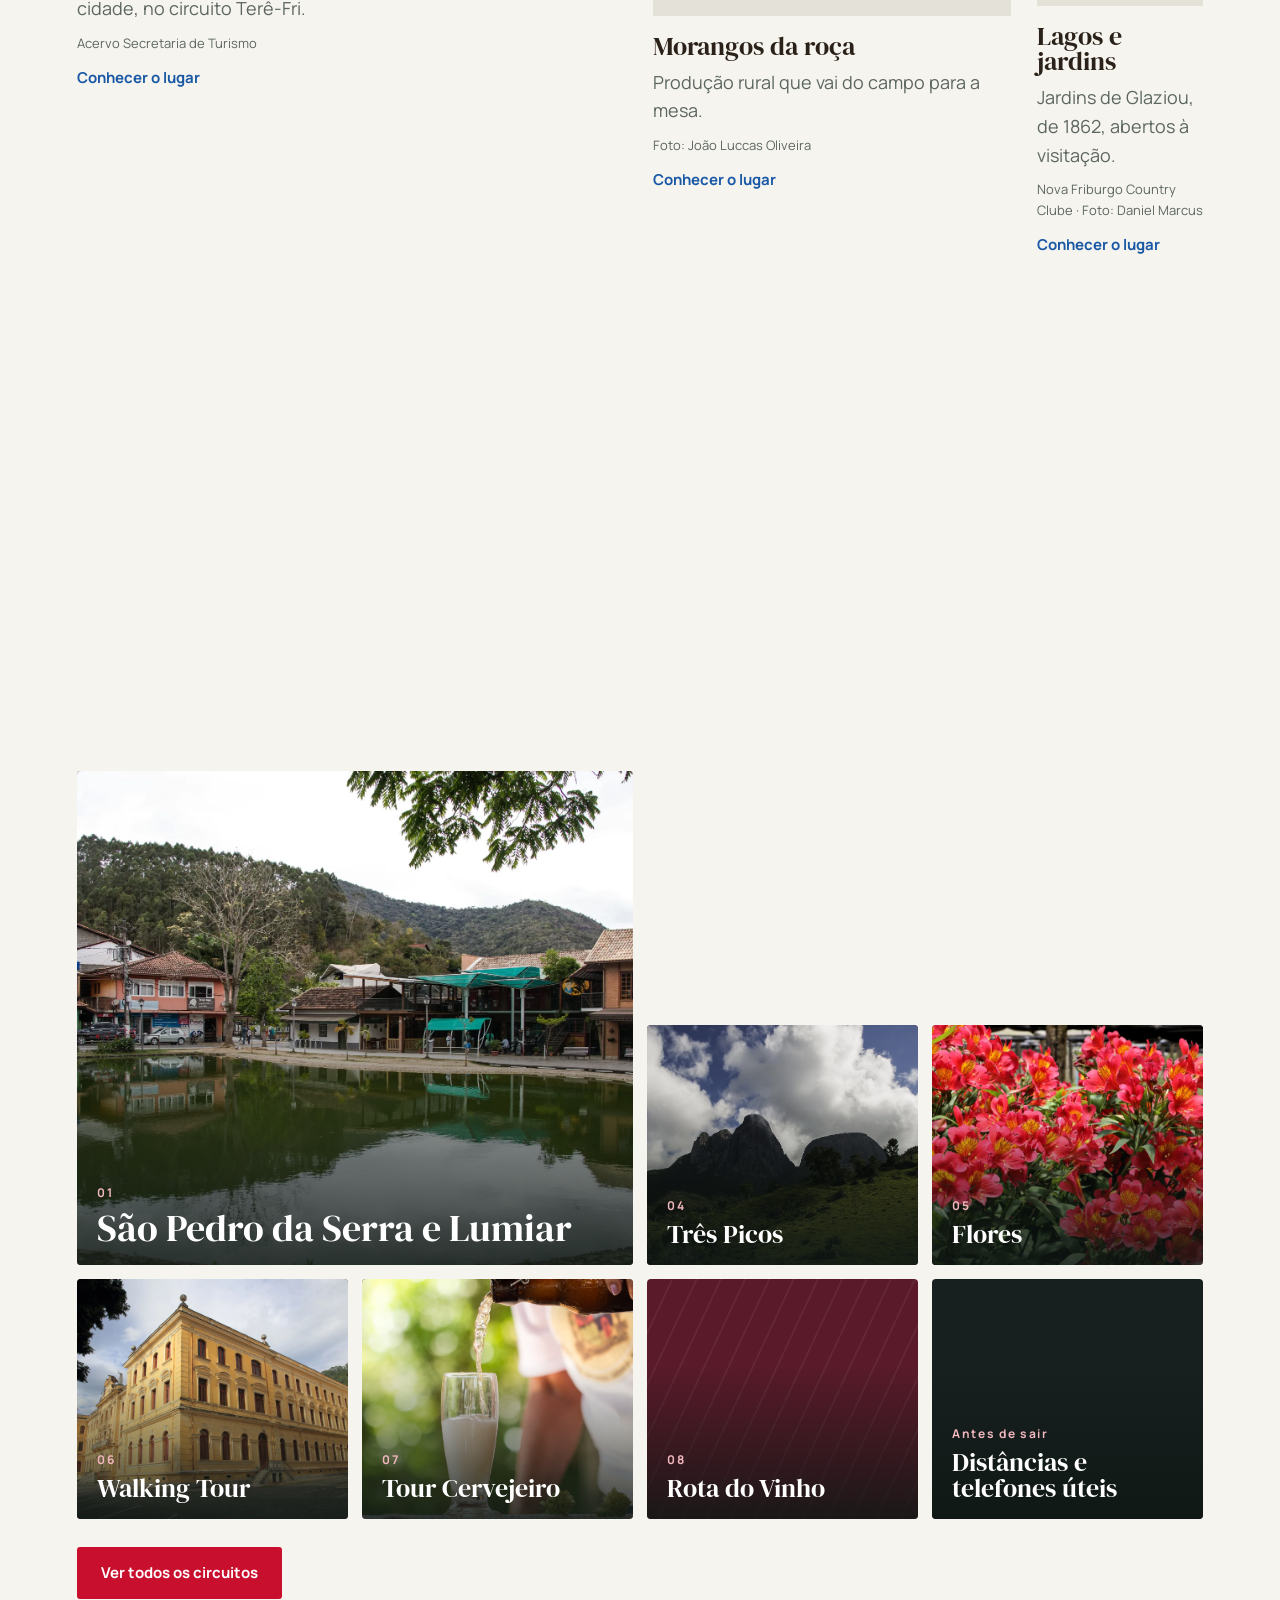
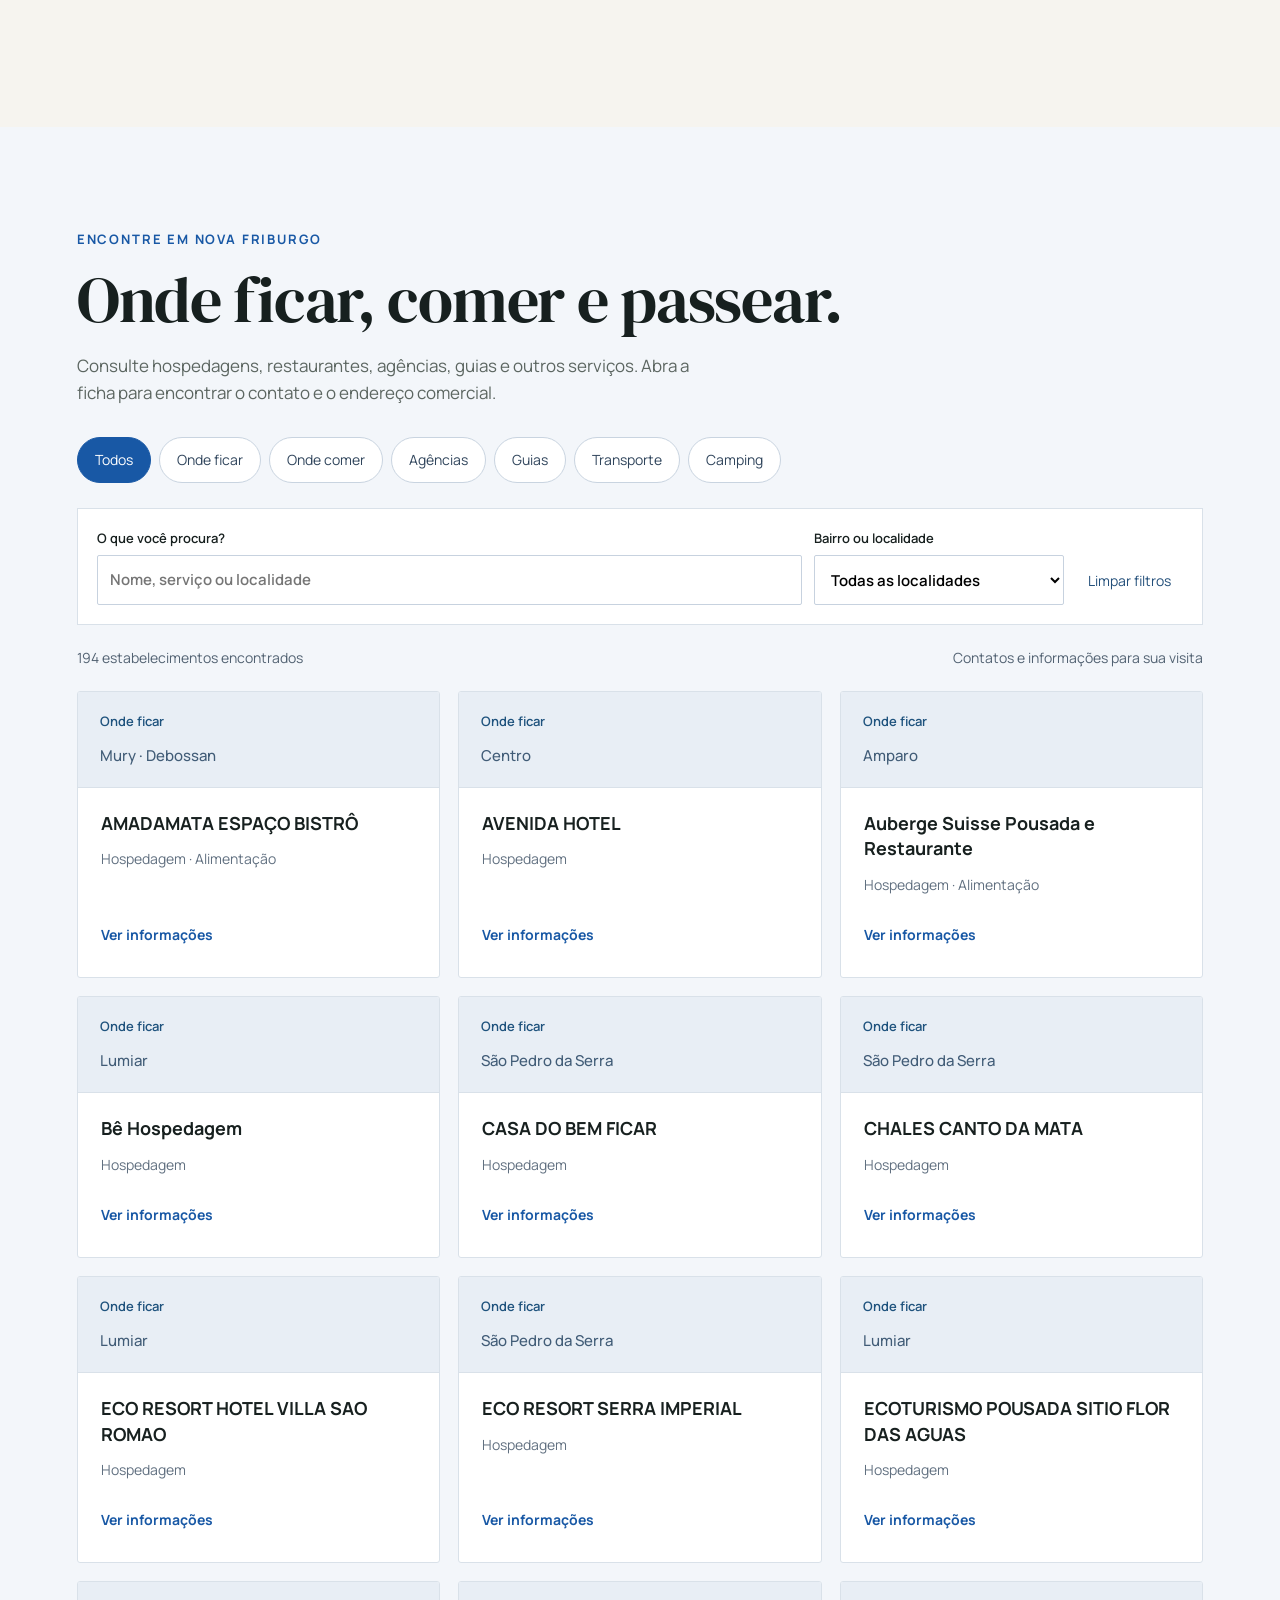
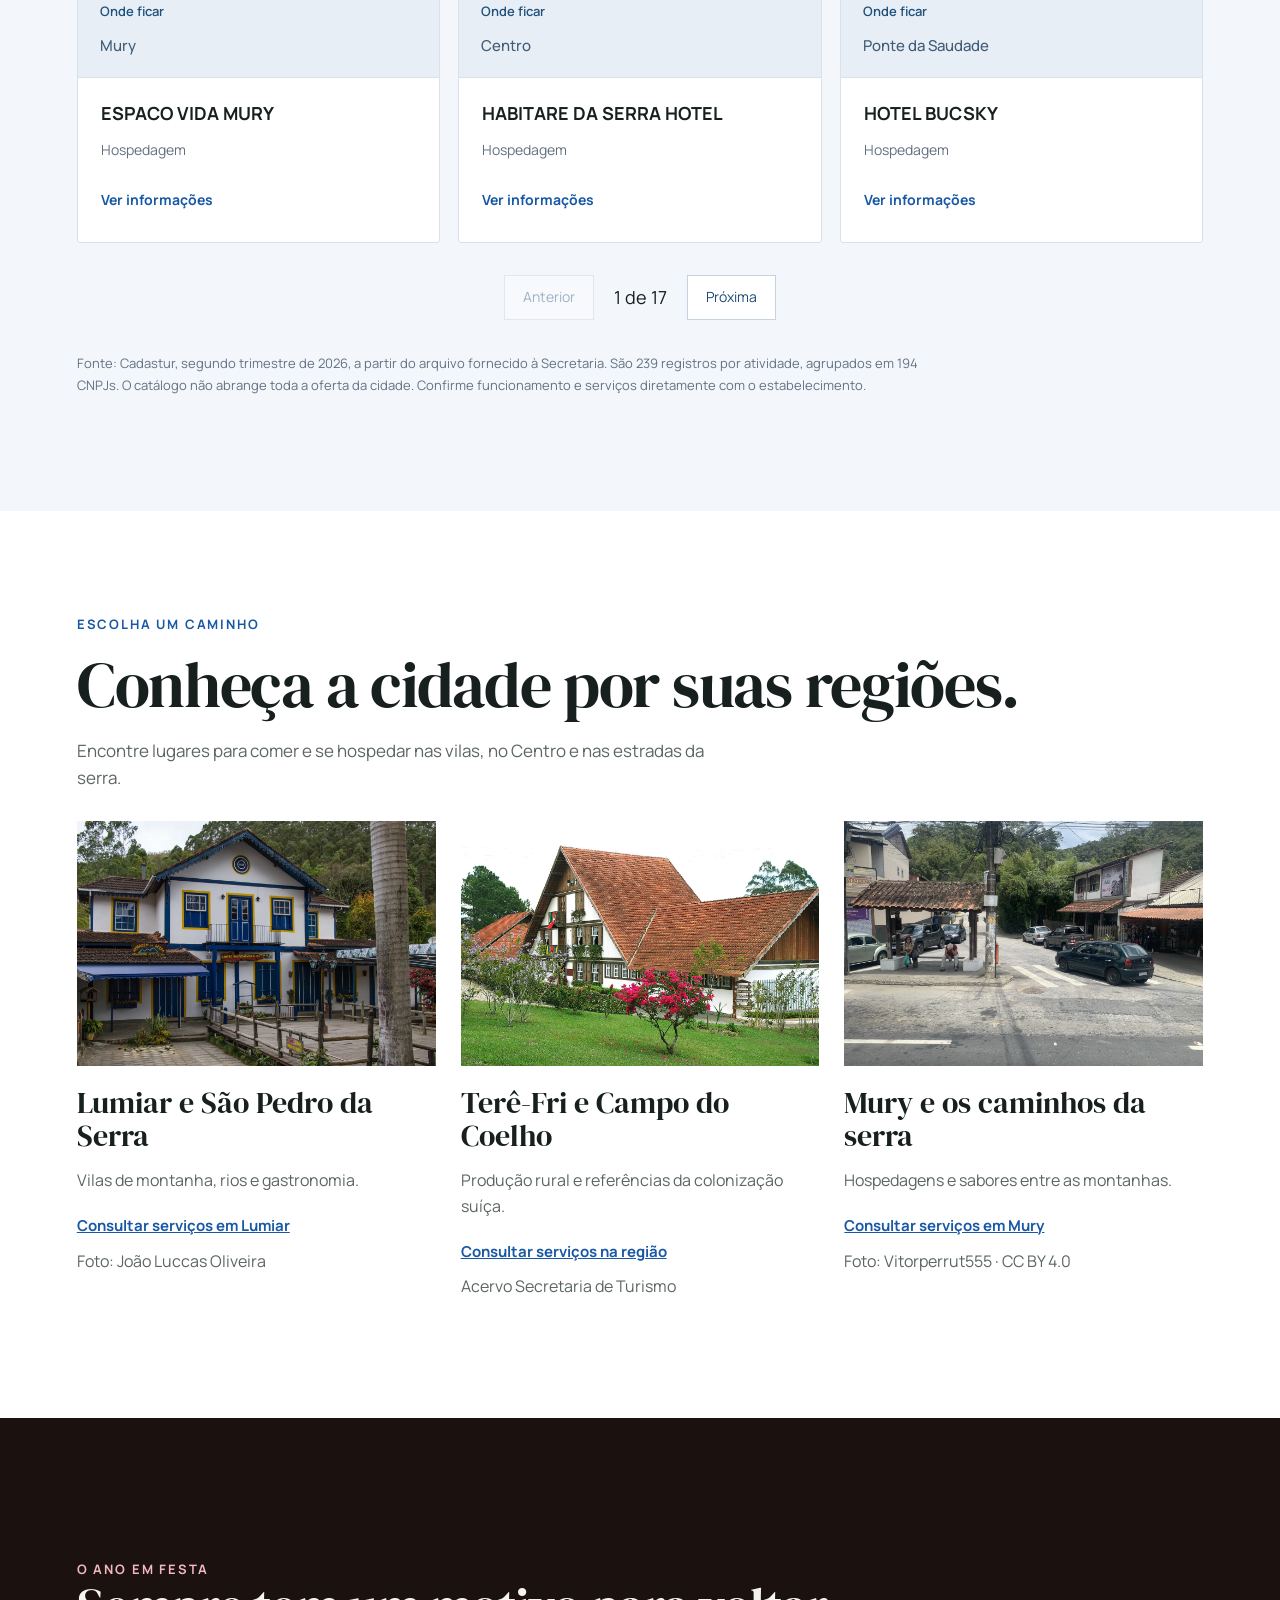
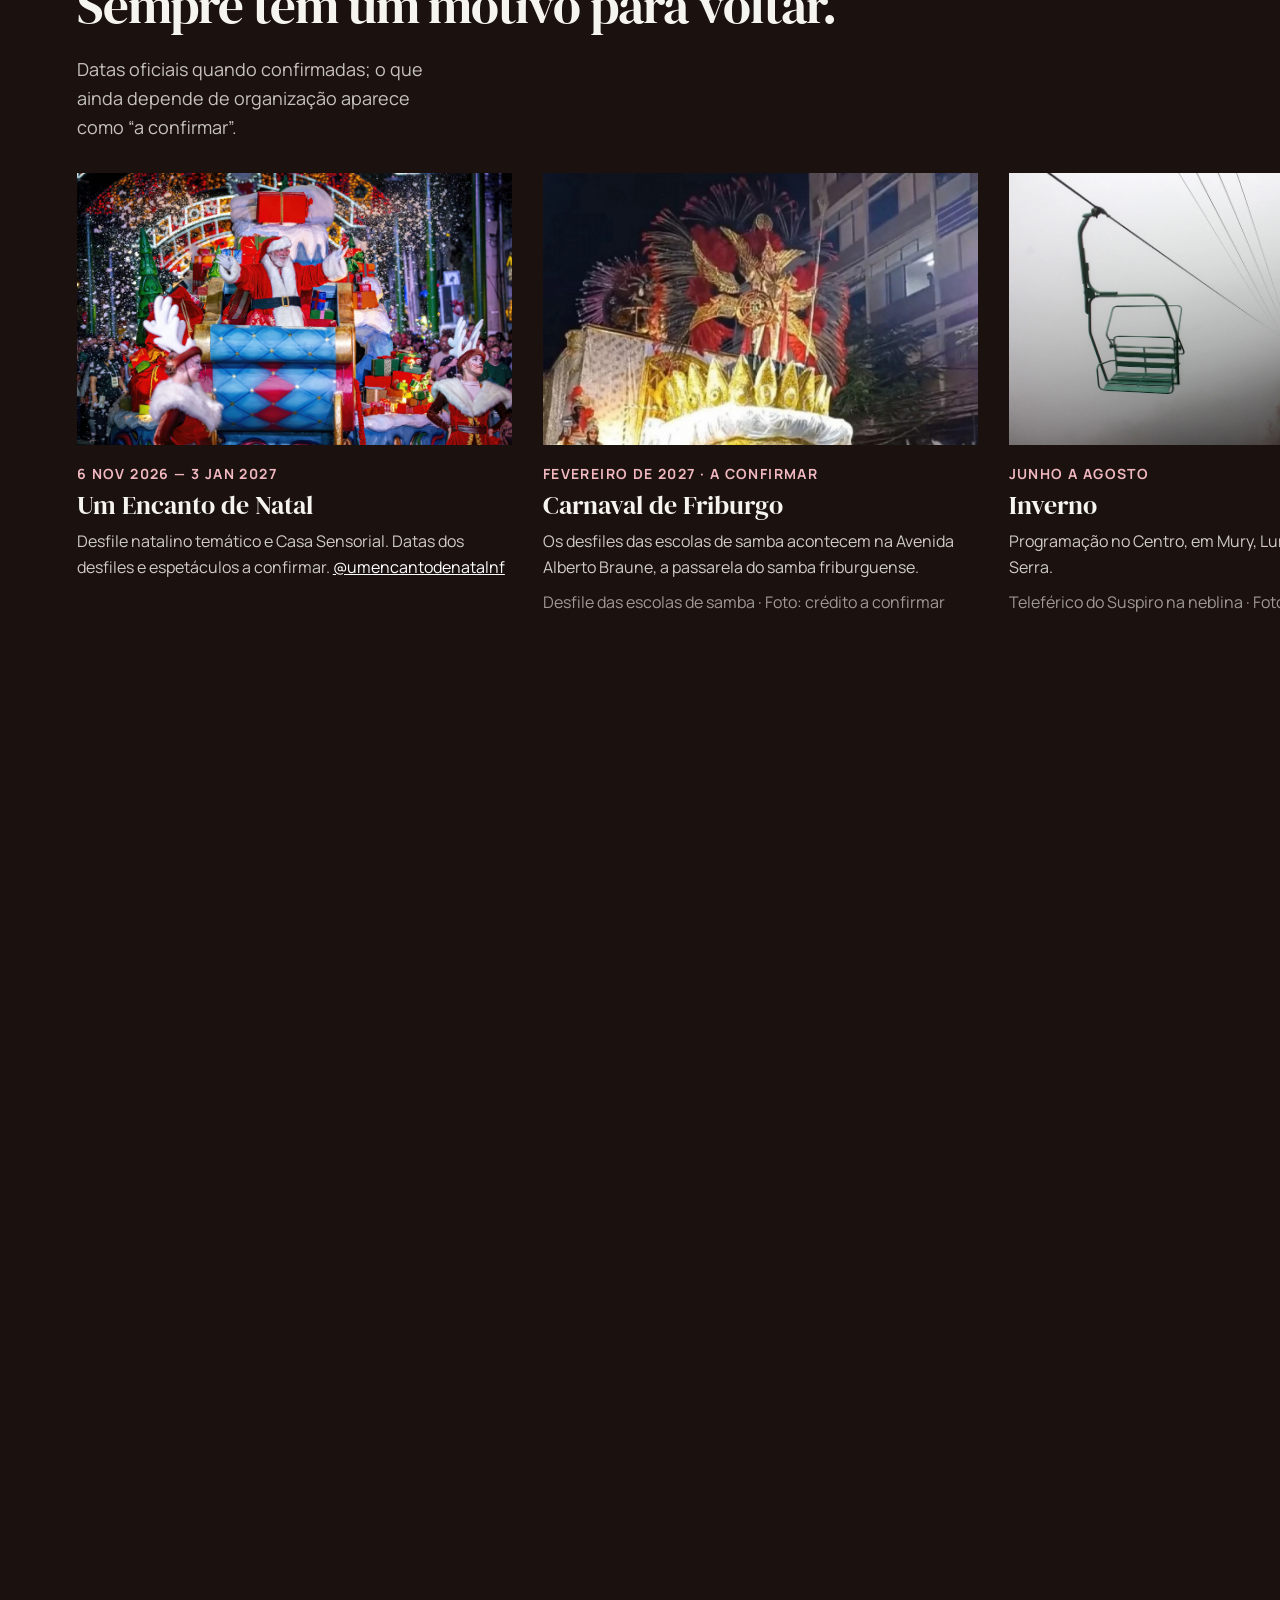
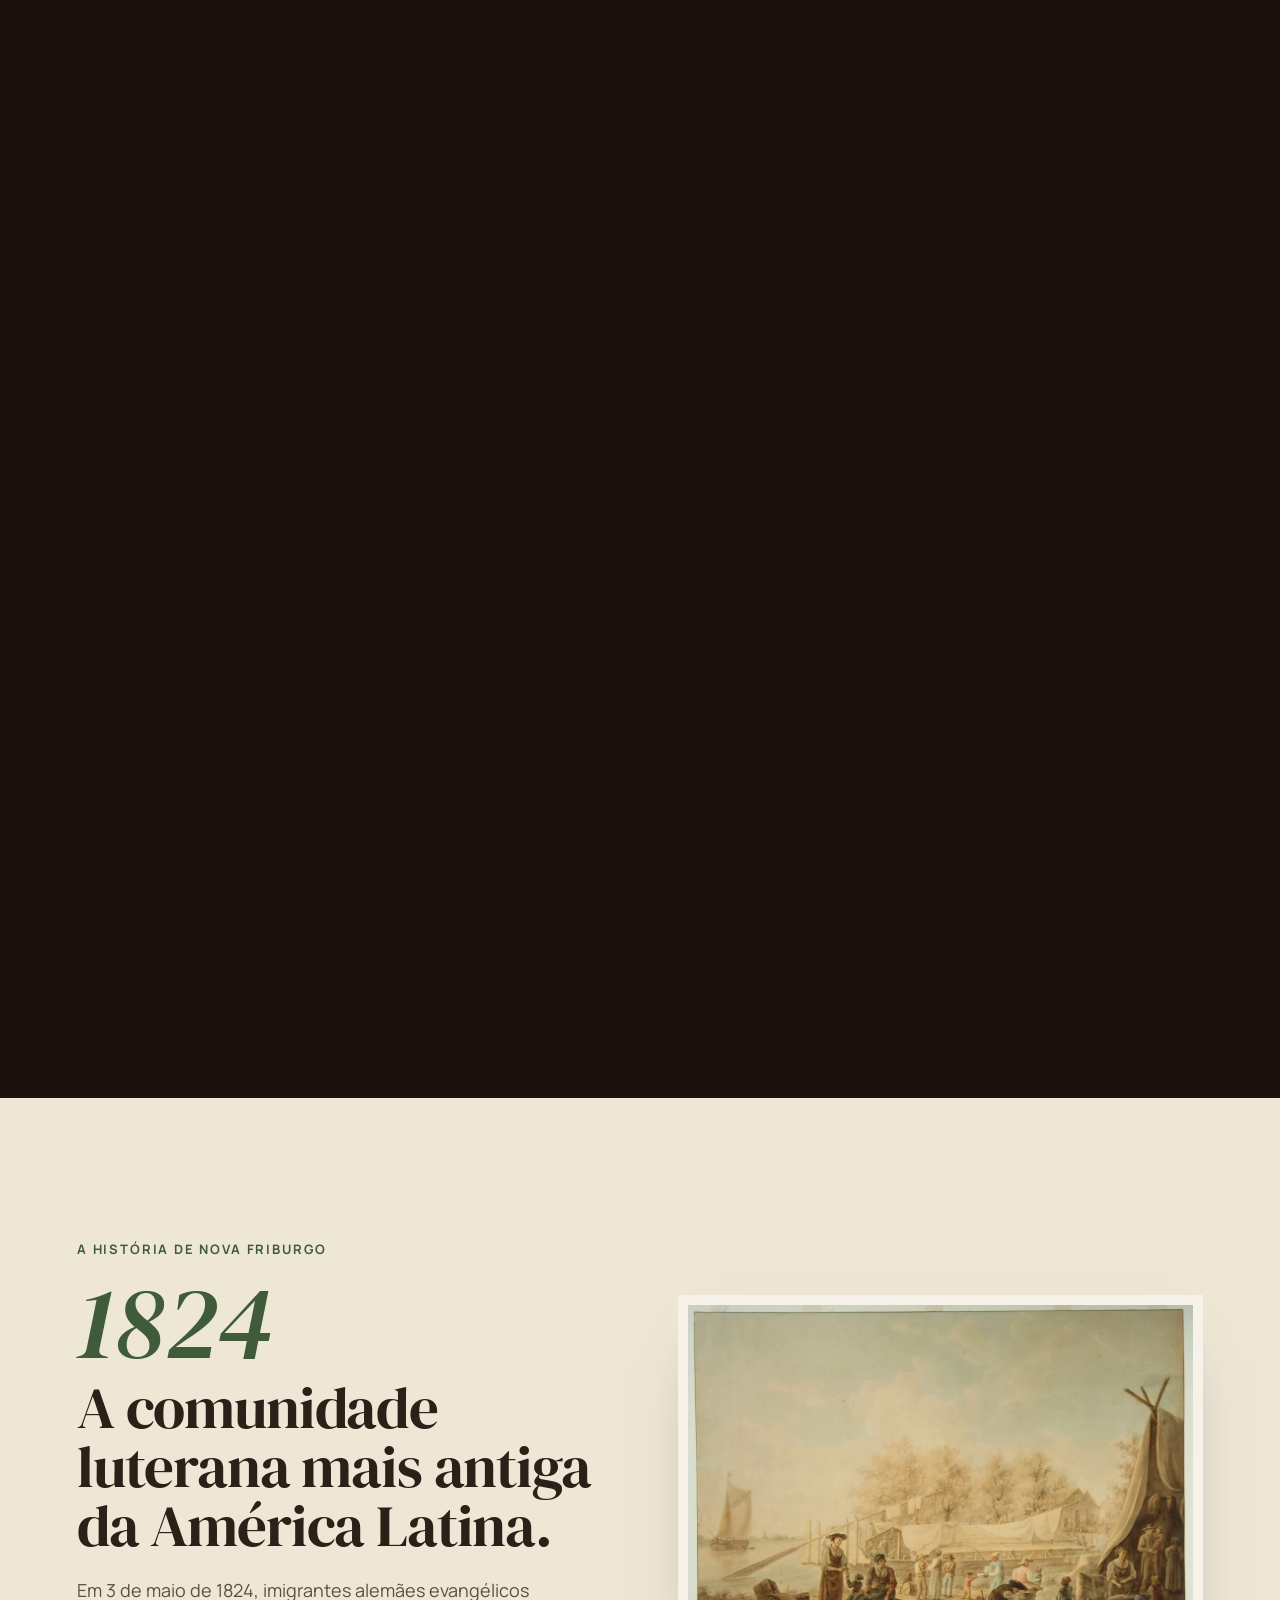
==== commit b2e9146a: "Acrescenta a história do Nova Friburgo Country Clube" ====
--- a/index.html
+++ b/index.html
@@ -397,6 +397,7 @@
     <figure class="peca p6b" data-fx="subir" data-fx-atraso="240">
       <div class="moldura"><img data-fx-paralaxe="0.12" src="img/country.webp" alt="Pavilhão branco à beira do lago com árvore florida" width="1600" height="1063" loading="lazy"></div>
       <h3>Lagos e jardins</h3>
+      <p>Jardins de Glaziou, de 1862, abertos à visitação.</p>
       <figcaption class="credito">Nova Friburgo Country Clube · Foto: Daniel Marcus</figcaption>
     </figure>
   </div>
